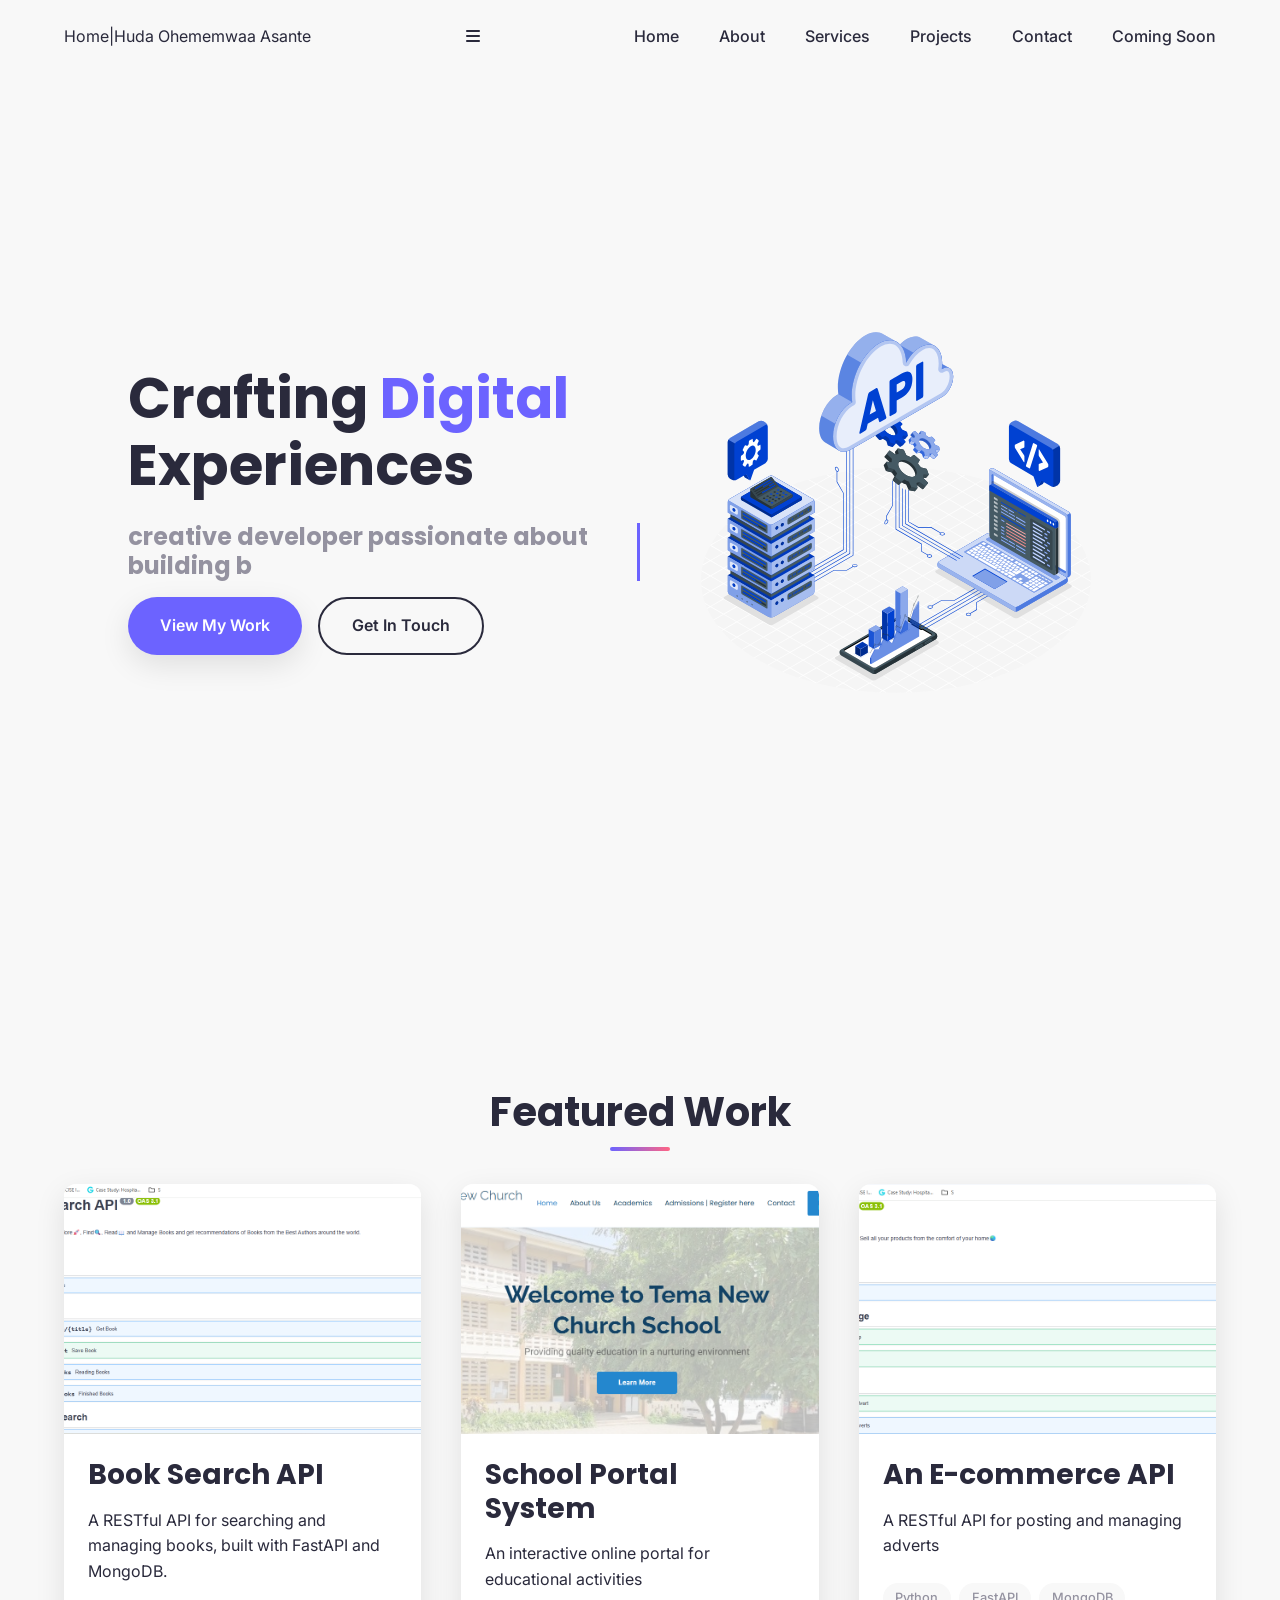
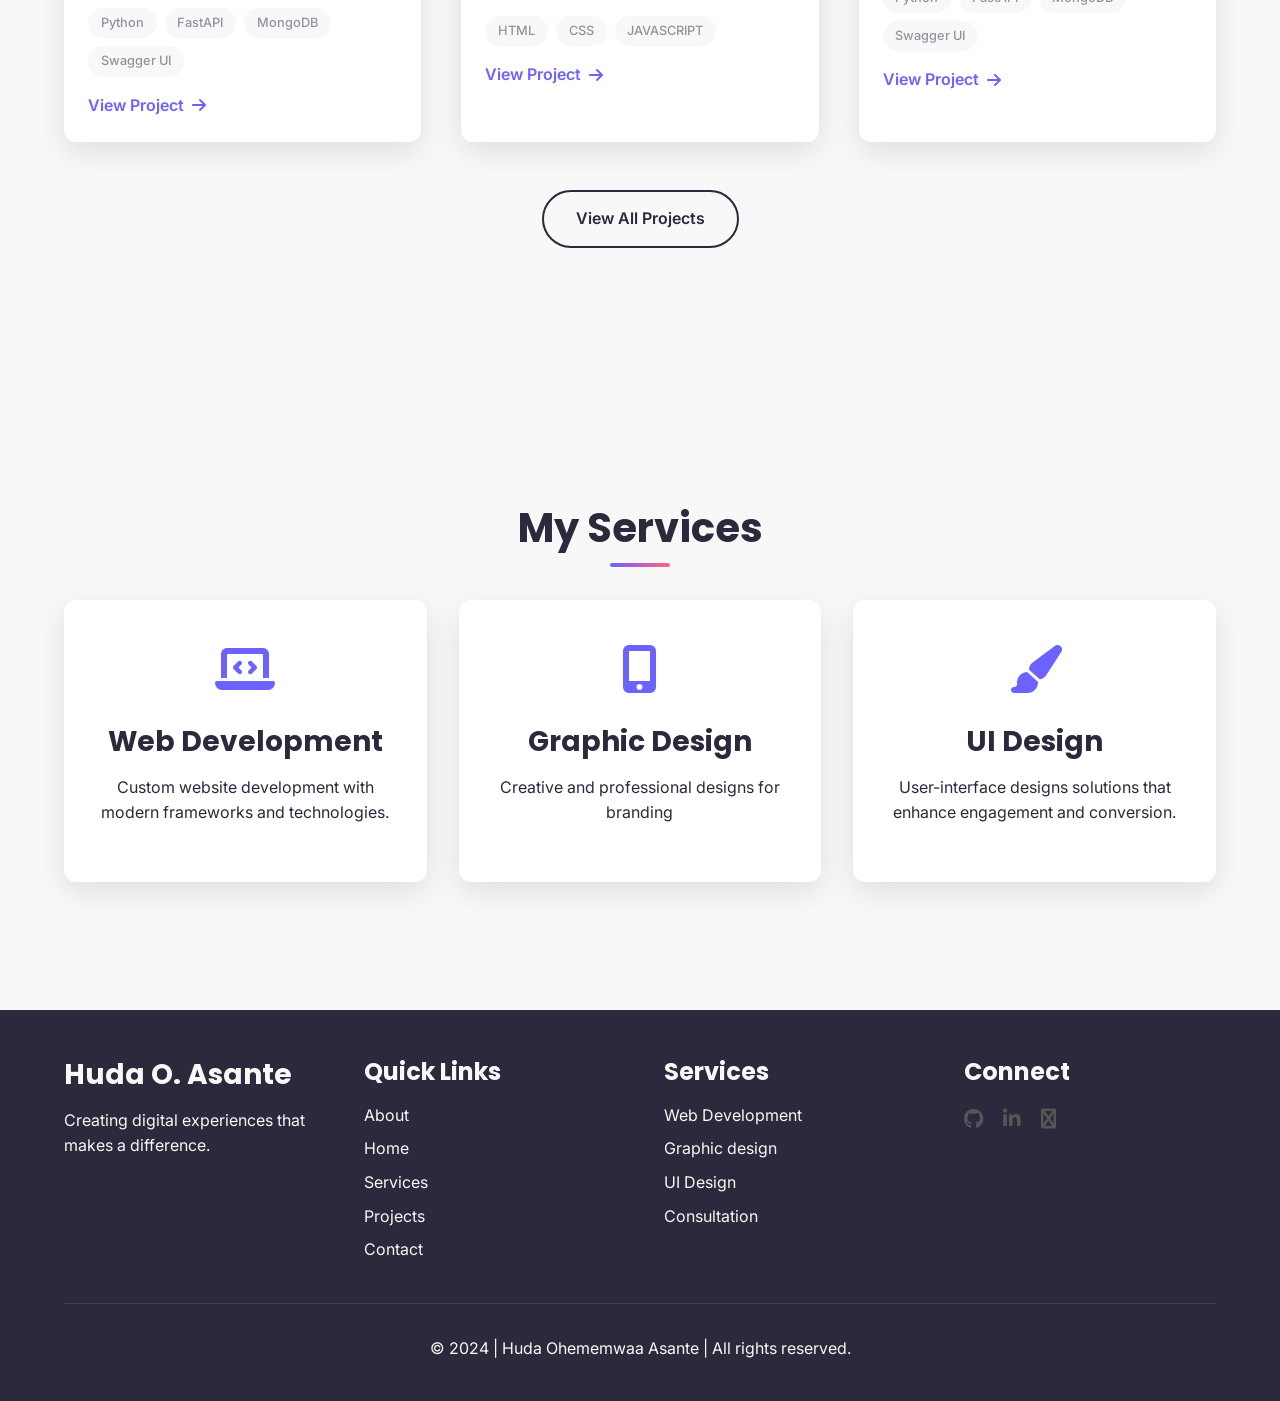
==== index.html @ 30c3d139 "Update portfolio with latest changes" ====
<!DOCTYPE html>
<html lang="en">
<head>
    <meta charset="UTF-8">
    <meta name="viewport" content="width=device-width, initial-scale=1.0">
    <title>Huda Ohememwaa Asante | Creative Developer</title>
    <link href="https://fonts.googleapis.com/css2?family=Poppins:wght@400;500;600;700&family=Inter:wght@300;400;500;600&display=swap" rel="stylesheet">
    <link rel="stylesheet" href="assets/style.css">
    <link href="https://cdn.jsdelivr.net/npm/aos@2.3.4/dist/aos.css" rel="stylesheet">
    <link rel="stylesheet" href="https://cdnjs.cloudflare.com/ajax/libs/font-awesome/6.4.0/css/all.min.css">
</head>
<body>
    <header>
        <nav class="navbar">
            <div class="nav-brand">Home|Huda Ohememwaa Asante</div>
            <div class="menu-toggle" id="moble-menu">
                <i class ="fas fa-bars"></i>
            </div>    
            <ul class="nav-menu" id="nav-links">    
               <li class="nav-item"><a href="index.html" class="nav-link">Home</a></li>
                <li class="nav-item"><a href="about.html" class="nav-link">About</a></li>
                <li class="nav-item"><a href="services.html" class="nav-link">Services</a></li>
                <li class="nav-item"><a href="projects.html" class="nav-link">Projects</a></li>
                <li class="nav-item"><a href="contact.html" class="nav-link">Contact</a></li>
                <li class="nav-item"><a href="coming_soon.html" class="nav-link">Coming Soon</a></li>
            </ul>
            <div class="hamburger">
                <span class="bar"></span>
                <span class="bar"></span>
                <span class="bar"></span>
            </div>
        </nav>
    </header>      

    <section class="hero">
          <div class="hero-content" data-aos="fade-right">
            <h1 class="hero-title">
              Crafting <span class="highlight">Digital</span> Experiences
            </h1>
             <h2 class="typing-text"></h2>
             <div class="hero-buttons" data-aos="fade-up" data-aos-delay="300">
                <a href="projects.html" class="btn btn-primary">View My Work</a>
                <a href="contact.html" class="btn btn-secondary">Get In Touch</a>
            </div>
        </div>
        
          <div class="hero-visual" data-aos="fade-left">
           <img src="developer.svg" alt="Developer illustration" class="floating-img">
        </div>

    </section>

    <section class="section">
        <div class="container">
            <h2 class="section-title">Featured Work</h2>
            <div class="projects-grid">
                <article class="project-card" data-category="web">
                    <img src="./booksearch.png" alt="Project 1" class="project-image">
                    <div class="project-content">
                        <h3>Book Search API</h3>
                        <p>A RESTful API for searching and managing books, built with FastAPI and MongoDB.</p>
                        <div class="project-tags">
                            <span>Python</span>
                            <span>FastAPI</span>
                            <span>MongoDB</span>
                            <span>Swagger UI</span>
                        </div>
                        <a href="https://github.com/Huda3-Asante/Book_Search.git" class="project-link">View Project <i class="fas fa-arrow-right"></i></a>
                    </div>
                </article>

                <article class="project-card" data-category="app">
                    <img src="./schoolportal.png" alt="Project 2" class="project-image">
                    <div class="project-content">
                        <h3>School Portal System</h3>
                        <p>An interactive online portal for educational activities</p>
                        <div class="project-tags">
                            <span>HTML</span>
                            <span>CSS</span>
                            <span>JAVASCRIPT</span>
                        </div>
                        <a href="./tema new church school/index.html" class="project-link">View Project <i class="fas fa-arrow-right"></i></a>
                    </div>
                </article>

                <article class="project-card" data-category="design">
                    <img src="./advertisement.png" alt="Project 3" class="project-image">
                    <div class="project-content">
                        <h3>An E-commerce API</h3>
                        <p>A RESTful API for posting and managing adverts </p>
                        <div class="project-tags">
                           <span>Python</span>
                            <span>FastAPI</span>
                            <span>MongoDB</span>
                            <span>Swagger UI</span>
                        </div>
                        <a href="https://github.com/INNOTELL/advertisement_management_api.git" class="project-link">View Project <i class="fas fa-arrow-right"></i></a>
                    </div>
                </article>
            </div>
            <div class="text-center mt-3">
                <a href="projects.html" class="btn btn-secondary">View All Projects</a>
            </div>
        </div>
    </section>

    <section class="section bg-light">
        <div class="container">
            <h2 class="section-title">My Services</h2>
            <div class="services-grid">
                <div class="service-card">
                    <div class="service-icon">
                        <i class="fas fa-laptop-code"></i>
                    </div>
                    <h3>Web Development</h3>
                    <p>Custom website development with modern frameworks and technologies.</p>
                </div>

                <div class="service-card">
                    <div class="service-icon">
                        <i class="fas fa-mobile-alt"></i>
                    </div>
                    <h3>Graphic Design</h3>
                    <p>Creative and professional designs for branding</p>
                </div>

                <div class="service-card">
                    <div class="service-icon">
                        <i class="fas fa-paint-brush"></i>
                    </div>
                    <h3>UI Design</h3>
                    <p>User-interface designs solutions that enhance engagement and conversion.</p>
                </div>
            </div>
        </div>
    </section>

    <footer class="footer">
        <div class="container">
            <div class="footer-content">
                <div>
                    <h3>Huda O. Asante</h3>
                    <p>Creating digital experiences that makes a difference.</p>
                </div>
                <div>
                    <h4>Quick Links</h4>
                    <ul class="footer-links">
                         <li><a href="about.html">About</a></li>
                        <li><a href="index.html">Home</a></li>
                        <li><a href="services.html">Services</a></li>
                        <li><a href="projects.html">Projects</a></li>
                        <li><a href="contact.html">Contact</a></li>
                    </ul>
                </div>
                <div>
                    <h4>Services</h4>
                    <ul class="footer-links">
                        <li><a href="service-details.html">Web Development</a></li>
                        <li><a href="service-details.html">Graphic design</a></li>
                        <li><a href="service-details.html">UI Design</a></li>
                        <li><a href="service-details.html">Consultation</a></li>    
                    </ul>
                </div>
                <div>
                    <h4>Connect</h4>
                     <div class="social-links">
                        <a href="https://github.com/Huda3-Asante" target="_blank" title="GitHub">
                            <i class="fab fa-github"></i>
                        </a>
                        <a href="https://www.linkedin.com/in/hudaasante" target="_blank" title="LinkedIn">
                            <i class="fab fa-linkedin-in"></i>
                        </a>
                        <a href="https://mail.google.com/mail/u/0/#inbox" target="_blank" title="Email">
                            <i class="fab fa-envelope"></i>
                        </a>
                    </div>
                </div>
            </div>
            <div class="footer-bottom">
                <p>&copy; 2024 | Huda Ohememwaa Asante | All rights reserved.</p>
            </div>
        </div>
    </footer>

    <script src="assets/script.js"></script>
<script src="https://cdn.jsdelivr.net/npm/aos@2.3.4/dist/aos.js"></script>
<script>
  AOS.init({
    duration: 1000,   // animation duration in ms
    once: true        // whether animation should happen only once
  });
</script>

</body>
</html>
---- assets/style.css ----
/* 1. Global Variables and Reset */
:root {
    /* Color Palette */
    --color-primary: #6c63ff;
    --color-secondary: #ff6584;
    --color-accent: #36d1dc;
    --color-dark: #2a2a3c;
    --color-darker: #1a1a2e;
    --color-light: #f8f8f8;
    --color-lighter: #ffffff;
    --color-muted: #9492a0;
    --color-success: #4caf50;
    --color-warning: #ff9800;
    --color-error: #f44336;

    /* Typography */
    --font-heading: 'Poppins', sans-serif;
    --font-body: 'Inter', sans-serif;
    --font-mono: 'Fira Code', monospace;

    /* Spacing & Effects */
    --transition: all 0.3s ease-in-out;
    --transition-slow: all 0.5s ease-in-out;
    --shadow: 0 10px 30px rgba(0, 0, 0, 0.1);
    --shadow-lg: 0 20px 40px rgba(0, 0, 0, 0.15);
    --shadow-dark: 0 10px 30px rgba(0, 0, 0, 0.3);
    --border-radius: 12px;
    --border-radius-sm: 8px;
    --container-width: 1200px;
    --section-spacing: 8rem;
}

* {
    margin: 0;
    padding: 0;
    box-sizing: border-box;
}

html {
    scroll-behavior: smooth;
    scroll-padding-top: 80px;
}
* {
 margin: 0;
 padding: 0;
 box-sizing: border-box;
}

body {
    font-family: var(--font-body);
    color: var(--color-dark);
    background-color: var(--color-light);
    line-height: 1.6;
    overflow-x: hidden;
}

/* 2. Typography */
h1, h2, h3, h4, h5, h6 {
    font-family: var(--font-heading);
    font-weight: 700;
    line-height: 1.2;
    margin-bottom: 1rem;
}

h1 { font-size: 3.5rem; }
h2 { font-size: 2.5rem; }
h3 { font-size: 1.75rem; }
h4 { font-size: 1.5rem; }
h5 { font-size: 1.25rem; }
h6 { font-size: 1.1rem; }

p {
    margin-bottom: 1.5rem;
}

.highlight {
    color: var(--color-primary);
    font-weight: 700;
}

.text-center { text-align: center; }
.text-left { text-align: left; }
.text-right { text-align: right; }

/* 3. Layout Utilities */
.container {
    max-width: var(--container-width);
    margin: 0 auto;
    padding: 0 1.5rem;
}

.section {
    padding: var(--section-spacing) 0;
}

.section-title {
    text-align: center;
    margin-bottom: 3rem;
    position: relative;
}

.section-title::after {
    content: '';
    position: absolute;
    bottom: -15px;
    left: 50%;
    transform: translateX(-50%);
    width: 60px;
    height: 4px;
    background: linear-gradient(90deg, var(--color-primary), var(--color-secondary));
    border-radius: 2px;
}

.grid {
    display: grid;
    gap: 2rem;
}

.grid-2 { grid-template-columns: repeat(auto-fit, minmax(300px, 1fr)); }
.grid-3 { grid-template-columns: repeat(auto-fit, minmax(250px, 1fr)); }
.grid-4 { grid-template-columns: repeat(auto-fit, minmax(200px, 1fr)); }

.flex {
    display: flex;
    gap: 1rem;
}

.flex-center {
    display: flex;
    align-items: center;
    justify-content: center;
}

.flex-between {
    display: flex;
    align-items: center;
    justify-content: space-between;
}

/* 4. Buttons & Links */
a {
    color: inherit;
    text-decoration: none;
    transition: var(--transition);
}

.btn {
    display: inline-flex;
    align-items: center;
    gap: 0.5rem;
    padding: 0.9rem 2rem;
    border-radius: 50px;
    font-weight: 600;
    cursor: pointer;
    transition: var(--transition);
    border: none;
    font-size: 1rem;
    text-align: center;
    justify-content: center;
}

.btn-primary {
    background-color: var(--color-primary);
    color: white;
    box-shadow: var(--shadow);
}

.btn-primary:hover {
    background-color: #554fd8;
    transform: translateY(-3px);
    box-shadow: var(--shadow-lg);
}

.btn-secondary {
    background-color: transparent;
    color: var(--color-dark);
    border: 2px solid var(--color-dark);
}

.btn-secondary:hover {
    background-color: var(--color-dark);
    color: var(--color-light);
    transform: translateY(-3px);
}
.btn-downloadable {
    background-color: var(--color-primary);
    color: white;
    box-shadow: var(--shadow);
}
@keyframes shake{
    0% {transform:translateX(0); }
    20% {transform:translateX(-5px); }
    40% {transform:translateX(5px); }
    60% {transform:translateX(-5px); }
    80% {transform:translateX(5px); }
    100% {transform:translateX(0); }
}
.btn-downloadable:hover {
    background-color: #f73131;
    transform: translateY(-3px);
    box-shadow: var(--shadow-lg);
    animation: shake 0.5s infinite;
}

.btn-accent {
    background-color: var(--color-secondary);
    color: white;
    box-shadow: var(--shadow);
}

.btn-accent:hover {
    background-color: #e0557a;
    transform: translateY(-3px);
    box-shadow: var(--shadow-lg);
}

.btn-sm { padding: 0.6rem 1.5rem; font-size: 0.9rem; }
.btn-lg { padding: 1.2rem 2.5rem; font-size: 1.1rem; }

/* 5. Navigation */
.navbar {
    display: flex;
    justify-content: space-between;
    align-items: center;
    padding: 1.5rem 5%;
    position: fixed;
    width: 100%;
    top: 0;
    z-index: 1000;
    background-color: rgba(248, 248, 248, 0.95);
    backdrop-filter: blur(10px);
    transition: var(--transition);
}

.navbar.scrolled {
    padding: 1rem 5%;
    box-shadow: var(--shadow);
}

.nav-brand a {
    font-family: var(--font-heading);
    font-weight: 700;
    font-size: 1.8rem;
    background: linear-gradient(135deg, var(--color-primary), var(--color-secondary));
    background-clip: text;
    -webkit-text-fill-color: transparent;
}

.nav-menu {
    display: flex;
    list-style: none;
    gap: 2.5rem;
}

.nav-link {
    font-weight: 500;
    position: relative;
}

.nav-link:hover, .nav-link.active {
    color: var(--color-primary);
}

.nav-link::after {
    content: '';
    position: absolute;
    width: 0;
    height: 2px;
    bottom: -5px;
    left: 0;
    background-color: var(--color-primary);
    transition: var(--transition);
}

.nav-link:hover::after, .nav-link.active::after {
    width: 100%;
}

.hamburger {
    display: none;
    flex-direction: column;
    cursor: pointer;
    z-index: 1001;
}

.bar {
    width: 25px;
    height: 3px;
    background-color: var(--color-dark);
    margin: 3px 0;
    border-radius: 3px;
    transition: var(--transition);
}

.hamburger.active .bar:nth-child(1) {
    transform: rotate(45deg) translate(5px, 5px);
}

.hamburger.active .bar:nth-child(2) {
    opacity: 0;
}

.hamburger.active .bar:nth-child(3) {
    transform: rotate(-45deg) translate(7px, -6px);
}

/* 6. Hero Section */
.hero {
    min-height: 100vh;
    display: flex;
    align-items: center;
    justify-content: space-between;
    padding: 0 10%;
    margin-top: 60px;
}

.hero-content {
    flex: 1;
    max-width: 600px;
}

.hero-title {
    margin-bottom: 1.5rem;
    font-size: 3.5rem;
}
.typing-text {
  font-size: 1.5rem;
  color: var(--color-muted);
  border-right: 3px solid var(--color-primary);
  /* remove nowrap so text wraps normally */
  white-space: normal;  
  overflow: visible;    
}




.hero-buttons {
    display: flex;
    gap: 1rem;
    flex-wrap: wrap;
}

.hero-visual {
    flex: 1;
    display: flex;
    justify-content: center;
    align-items: center;
    position: relative;
}

.animated-blob {
    width: 400px;
    height: 400px;
    background: linear-gradient(135deg, var(--color-primary), var(--color-secondary));
    border-radius: 60% 40% 30% 70% / 60% 30% 70% 40%;
    animation: morph 8s ease-in-out infinite;
    filter: blur(60px);
    opacity: 0.5;
    position: absolute;
    z-index: -1;
}

@keyframes morph {
    0% { border-radius: 60% 40% 30% 70% / 60% 30% 70% 40%; }
    50% { border-radius: 30% 60% 70% 40% / 50% 60% 30% 60%; }
    100% { border-radius: 60% 40% 30% 70% / 60% 30% 70% 40%; }
}
.floating-img {
  width: 100%;
  max-width: 400px;
  animation: float 6s ease-in-out infinite;
}

@keyframes float {
  0% {
    transform: translateY(0px);
  }
  50% {
    transform: translateY(-20px);
  }
  100% {
    transform: translateY(0px);
  }
}

/* 7. Cards */
.card {
  background: rgba(255, 255, 255, 0.1);  
  border-radius: 20px;
  padding: 2rem;
  backdrop-filter: blur(12px);            
  -webkit-backdrop-filter: blur(12px);    
  border: 1px solid rgba(255, 255, 255, 0.3);
  box-shadow: 0 8px 32px rgba(0, 0, 0, 0.2);
  color: #0e0d0d;
  transition: transform 0.3s ease, box-shadow 0.3s ease;
}

.card:hover {
  transform: translateY(-5px);
  box-shadow: 0 12px 40px rgba(126, 6, 120, 0.3);
}
.card input,
.card textarea {
  width: 100%;
  margin-bottom: 1rem;
  padding: 0.8rem 1rem;
  border: 1px solid rgba(255, 255, 255, 0.4); /* frosted border */
  border-radius: 12px;
  outline: none;

  /* Frosted glass background */
  background: rgba(255, 255, 255, 0.15);
  backdrop-filter: blur(12px);

  /* Text styling */
  color: #111; /* Dark text inside */
  font-size: 1rem;

  /* Subtle shadow to separate from bg */
  box-shadow: 0 4px 20px rgba(0, 0, 0, 0.1);
}

/* Placeholder text */
.card input::placeholder,
.card textarea::placeholder {
  color: rgba(0, 0, 0, 0.5);
}
.card input:focus,
.card textarea:focus {
  border: 1px solid rgba(255, 255, 255, 0.7);
  box-shadow: 0 0 8px rgba(255, 255, 255, 0.4);
}
.card button.btn-primary {
  background: linear-gradient(135deg, rgba(0, 123, 255, 0.9), rgba(0, 200, 255, 0.9));
  color: #fff;
  font-weight: 600;
  border: none;
  border-radius: 12px;
  padding: 0.9rem 1rem;
  cursor: pointer;
  transition: all 0.3s ease;
  backdrop-filter: blur(10px);
  box-shadow: 0 4px 20px rgba(0, 0, 0, 0.2);
}

.card button.btn-primary:hover {
  background: linear-gradient(135deg, rgba(0, 123, 255, 1), rgba(0, 200, 255, 1));
  transform: translateY(-2px);
  box-shadow: 0 6px 25px rgba(0, 0, 0, 0.25);
}

.card button {
  background: rgba(255, 255, 255, 0.2);
  color: #fff;
  padding: 0.8rem 1.2rem;
  border: none;
  border-radius: 10px;
  cursor: pointer;
  transition: 0.3s ease;
  width: 100%;
}

.card button:hover {
  background: rgba(255, 255, 255, 0.4);
}

.card-image {
    width: 100%;
    height: 200px;
    object-fit: cover;
    display: block;
}

.card-content {
    padding: 1.5rem;
}

.card-title {
    margin-bottom: 0.5rem;
}

/* 8. Projects Grid */
.projects-grid {
    display: grid;
    grid-template-columns: repeat(auto-fit, minmax(350px, 1fr));
    gap: 2.5rem;
}

.project-card {
    background: var(--color-lighter);
    border-radius: var(--border-radius);
    overflow: hidden;
    box-shadow: var(--shadow);
    transition: var(--transition);
}

.project-card:hover {
    transform: translateY(-10px);
    box-shadow: var(--shadow-lg);
}

.project-image {
    width: 100%;
    height: 250px;
    object-fit: cover;
    display: block;
}

.project-content {
    padding: 1.5rem;
}

.project-tags {
    display: flex;
    gap: 0.5rem;
    flex-wrap: wrap;
    margin: 1rem 0;
}

.project-tags span {
    background-color: var(--color-light);
    color: var(--color-muted);
    padding: 0.3rem 0.8rem;
    border-radius: 50px;
    font-size: 0.8rem;
    font-weight: 500;
}

.project-link {
    font-weight: 600;
    color: var(--color-primary);
    display: inline-flex;
    align-items: center;
    gap: 0.5rem;
}

.project-link:hover {
    gap: 1rem;
}

/* 9. Services Grid */
.services-grid {
    display: grid;
    grid-template-columns: repeat(auto-fit, minmax(300px, 1fr));
    gap: 2rem;
}

.service-card {
    text-align: center;
    padding: 2rem;
    background: var(--color-lighter);
    border-radius: var(--border-radius);
    box-shadow: var(--shadow);
    transition: var(--transition);
}

.service-card:hover {
    transform: translateY(-5px);
    box-shadow: var(--shadow-lg);
}

.service-icon {
    font-size: 3rem;
    margin-bottom: 1rem;
    color: var(--color-primary);
}

/* 10. Testimonials */
.testimonials-grid {
    display: grid;
    grid-template-columns: repeat(auto-fit, minmax(300px, 1fr));
    gap: 2rem;
}

.testimonial-card {
    background: var(--color-lighter);
    padding: 2rem;
    border-radius: var(--border-radius);
    box-shadow: var(--shadow);
    position: relative;
}

.testimonial-card::before {
    content: '"';
    font-size: 4rem;
    color: var(--color-primary);
    opacity: 0.2;
    position: absolute;
    top: 1rem;
    left: 1rem;
}

.testimonial-content {
    position: relative;
    z-index: 1;
}

.testimonial-author {
    display: flex;
    align-items: center;
    gap: 1rem;
    margin-top: 1.5rem;
}

.author-image {
    width: 50px;
    height: 50px;
    border-radius: 50%;
    object-fit: cover;
}

/* 11. Forms */
.form-group {
    margin-bottom: 1.5rem;
}

.form-label {
    display: block;
    margin-bottom: 0.5rem;
    font-weight: 600;
}

.form-control {
    width: 100%;
    padding: 1rem;
    border: 2px solid var(--color-light);
    border-radius: var(--border-radius-sm);
    font-family: var(--font-body);
    font-size: 1rem;
    transition: var(--transition);
}

.form-control:focus {
    outline: none;
    border-color: var(--color-primary);
    box-shadow: 0 0 0 3px rgba(108, 99, 255, 0.1);
}

textarea.form-control {
    min-height: 150px;
    resize: vertical;
}
   /* ===== Layout for About Section ===== */
.about-section {
  padding: 80px 20px;
  background: #0a0a0a;
  color: #fff;
  font-family: Arial, sans-serif;
}

.about-container {
  display: flex;
  flex-wrap: wrap;
  gap: 40px;
  align-items: center;
  justify-content: center;
  max-width: 1100px;
  margin: auto;
}

/* ===== Floating Photo Styles ===== */
.photo-wrap {
  position: relative;
  width: 100%;
  max-width: 350px;
  display: flex;
  align-items: center;
  justify-content: center;
  perspective: 1200px;
}

.photo-frame {
  width: 320px;
  height: 320px;
  border-radius: 28px;
  overflow: hidden;
  background: linear-gradient(135deg, rgba(255,255,255,0.03), rgba(255,255,255,0.01));
  border: 1px solid rgba(255,255,255,0.04);
  box-shadow: 0 18px 40px rgba(3,12,30,0.7), 0 0 40px rgba(56,189,248,0.06);
  transform-style: preserve-3d;
  transition: transform 350ms ease, box-shadow 350ms ease;
  will-change: transform;
}

.photo-frame img {
  width: 100%;
  height: 100%;
  object-fit: cover;
  display: block;
  transform-origin: center;
  transform: translateZ(0);
  transition: transform 350ms ease;
  backface-visibility: hidden;
}

/* Gentle float animation */
.photo-frame.floating {
  animation: floatY 6s ease-in-out infinite;
}
@keyframes floatY {
  0%   { transform: translateY(0px); }
  50%  { transform: translateY(-10px); }
  100% { transform: translateY(0px); }
}
/* Section animations */
.section {
  opacity: 0;
  transform: translateY(40px);
  transition: all 0.8s ease-out;
}

.section.reveal {
  opacity: 1;
  transform: translateY(0);
}

/* Counter numbers */
.counter {
  font-size: 2.5rem;
  font-weight: bold;
  color: var(--primary, #38bdf8);
  display: block;
}

/* 12. FAQ Accordion */
.faq-item {
    margin-bottom: 1rem;
    border: 2px solid var(--color-light);
    border-radius: var(--border-radius-sm);
    overflow: hidden;
}

.faq-question {
    padding: 1.5rem;
    background: var(--color-lighter);
    font-weight: 600;
    cursor: pointer;
    display: flex;
    justify-content: space-between;
    align-items: center;
    transition: var(--transition);
}

.faq-question:hover {
  background: var(--color-light); 
  transform: translateY(-3px);
  box-shadow: 0 8px 24px rgba(126, 6, 120, 0.25);
}


.faq-question::after {
    content: '+';
    font-size: 1.5rem;
    transition: var(--transition);
}

.faq-question.active::after {
    content: '-';
}

.faq-answer {
    padding: 0 1.5rem;
    max-height: 0;
    overflow: hidden;
    transition: var(--transition-slow);
}

.faq-answer.active {
    padding: 1.5rem;
    max-height: 500px;
}

/* 13. Pagination */
.pagination {
    display: flex;
    justify-content: center;
    gap: 0.5rem;
    margin-top: 3rem;
}

.pagination-item {
    width: 40px;
    height: 40px;
    display: flex;
    align-items: center;
    justify-content: center;
    border-radius: var(--border-radius-sm);
    background: var(--color-light);
    font-weight: 600;
    transition: var(--transition);
}

.pagination-item:hover, .pagination-item.active {
    background: var(--color-primary);
    color: white;
}

/* 14. Footer */
.footer {
    background-color: var(--color-dark);
    color: var(--color-light);
    padding: 3rem 0 1rem;
}

.footer-content {
    display: grid;
    grid-template-columns: repeat(auto-fit, minmax(250px, 1fr));
    gap: 3rem;
    margin-bottom: 2rem;
}

.footer-links {
    list-style: none;
}

.footer-links li {
    margin-bottom: 0.5rem;
}

.footer-links a:hover {
    color: var(--color-primary);
}

.social-links {
    display: flex;
    gap: 20px;
    font-size:20px;
}

.social-links a {
  color: #555;
  transition:color 0.3s ease;
}
.social-link a.github:hover{
    color: #000;
}
.social-link a.linkedin:hover{
    color: #0A66C2;
}
.social-links a.email{
    background:linear-gradient(90deg,#EA4335,#FBBC05, #34A853, #4285F4)
}
.footer-bottom {
    text-align: center;
    padding-top: 2rem;
    border-top: 1px solid rgba(255, 255, 255, 0.1);
}

/* 15. Utility Classes */
.text-primary { color: var(--color-primary); }
.text-secondary { color: var(--color-secondary); }
.text-muted { color: var(--color-muted); }

.bg-primary { background-color: var(--color-primary); }
.bg-secondary { background-color: var(--color-secondary); }
.bg-dark { background-color: var(--color-dark); color: var(--color-light); }
.bg-light { background-color: var(--color-light); }

.mt-1 { margin-top: 1rem; }
.mt-2 { margin-top: 2rem; }
.mt-3 { margin-top: 3rem; }
.mb-1 { margin-bottom: 1rem; }
.mb-2 { margin-bottom: 2rem; }
.mb-3 { margin-bottom: 3rem; }

.p-1 { padding: 1rem; }
.p-2 { padding: 2rem; }
.p-3 { padding: 3rem; }

/* 16. Special Pages */
.error-page, .coming-soon-page {
    min-height: 100vh;
    display: flex;
    align-items: center;
    justify-content: center;
    text-align: center;
    background: linear-gradient(135deg, var(--color-dark), var(--color-darker));
    color: var(--color-light);
}

.error-content, .coming-soon-content {
    max-width: 600px;
    padding: 2rem;
}

.error-code {
    font-size: 8rem;
    font-weight: 900;
    background: linear-gradient(135deg, var(--color-primary), var(--color-secondary));
     background-clip: text;
    -webkit-text-fill-color: transparent;
    margin-bottom: 1rem;
}

.countdown {
    display: flex;
    gap: 1rem;
    justify-content: center;
    margin: 2rem 0;
}

.countdown-item {
    background: rgba(255, 255, 255, 0.1);
    padding: 1rem;
    border-radius: var(--border-radius);
    min-width: 80px;
}

.countdown-number {
    font-size: 2rem;
    font-weight: 700;
    display: block;
}

.countdown-label {
    font-size: 0.8rem;
    opacity: 0.8;
}

/* 17. Responsive Design */
@media (max-width: 1200px) {
    :root {
        --container-width: 960px;
    }
}

@media (max-width: 968px) {
    :root {
        --container-width: 720px;
    }
    
    .hero {
        flex-direction: column;
        text-align: center;
        padding-top: 3rem;
    }
    
    .hero-content {
        margin-bottom: 3rem;
    }
    
    .hero-buttons {
        justify-content: center;
    }
    
    .animated-blob {
        width: 300px;
        height: 300px;
    }
    
    .footer-content {
        grid-template-columns: 1fr;
        text-align: center;
    }
}

@media (max-width: 768px) {
    :root {
        --section-spacing: 5rem;
    }
    
    h1 { font-size: 2.8rem; }
    h2 { font-size: 2.2rem; }
    h3 { font-size: 1.5rem; }
    
    .hamburger {
        display: flex;
    }
    
    .nav-menu {
        position: fixed;
        left: -100%;
        top: 0;
        flex-direction: column;
        background-color: var(--color-lighter);
        width: 100%;
        height: 100vh;
        text-align: center;
        transition: 0.3s;
        padding: 5rem 0;
        gap: 2rem;
        box-shadow: var(--shadow-dark);
    }
    
    .nav-menu.active {
        left: 0;
    }
    
    .projects-grid,
    .services-grid,
    .testimonials-grid {
        grid-template-columns: 1fr;
    }
    
    .hero-buttons {
        flex-direction: column;
    }
    
    .countdown {
        flex-wrap: wrap;
    }
}

@media (max-width: 480px) {
    :root {
        --container-width: 100%;
    }
    
    .container {
        padding: 0 1rem;
    }
    
    .hero-title {
        font-size: 2.2rem;
    }
    
    .error-code {
        font-size: 5rem;
    }
}
.software-skills {
  text-align: center;
  padding: 40px 20px;
}

.software-skills h3 {
  font-size: 2rem;
  margin-bottom: 30px;
}
.skills-title {
  text-align: center;  
  margin-bottom: 2rem; 
}

/* flex layout so icons wrap to next line */
.skills-list {
  display: flex;
  flex-wrap: wrap;
  justify-content: center;
  gap: 30px 40px;   /* vertical | horizontal spacing */
  list-style: none;
  padding: 0;
  margin: 0 auto;
  max-width: 1000px;
}

.skills-list li {
  display: flex;
  flex-direction: column; /* icon on top, name below */
  align-items: center;
  width: 100px;
}

.skills-list i {
  font-size: 3rem;
  margin-bottom: 8px;
  transition: transform 0.3s ease;
}
.skills-list span {
  font-size: 1rem;
  font-weight: 500;
}

.skills-list i:hover {
  transform: scale(1.2);
}
.skills-list li img {
  width: 60px;
  height: 60px;
  transition: transform 0.3s ease, filter 0.3s ease;
}

/* Hover animation */
.skills-list li:hover img {
  transform: scale(1.2) rotate(5deg); /* grow & rotate slightly */
  filter: drop-shadow(0 4px 8px rgba(0,0,0,0.3)); /* glowing effect */
}

.skills-list li span {
  display: block;
  margin-top: 0.5rem;
  font-size: 0.9rem;
  font-weight: 500;
}
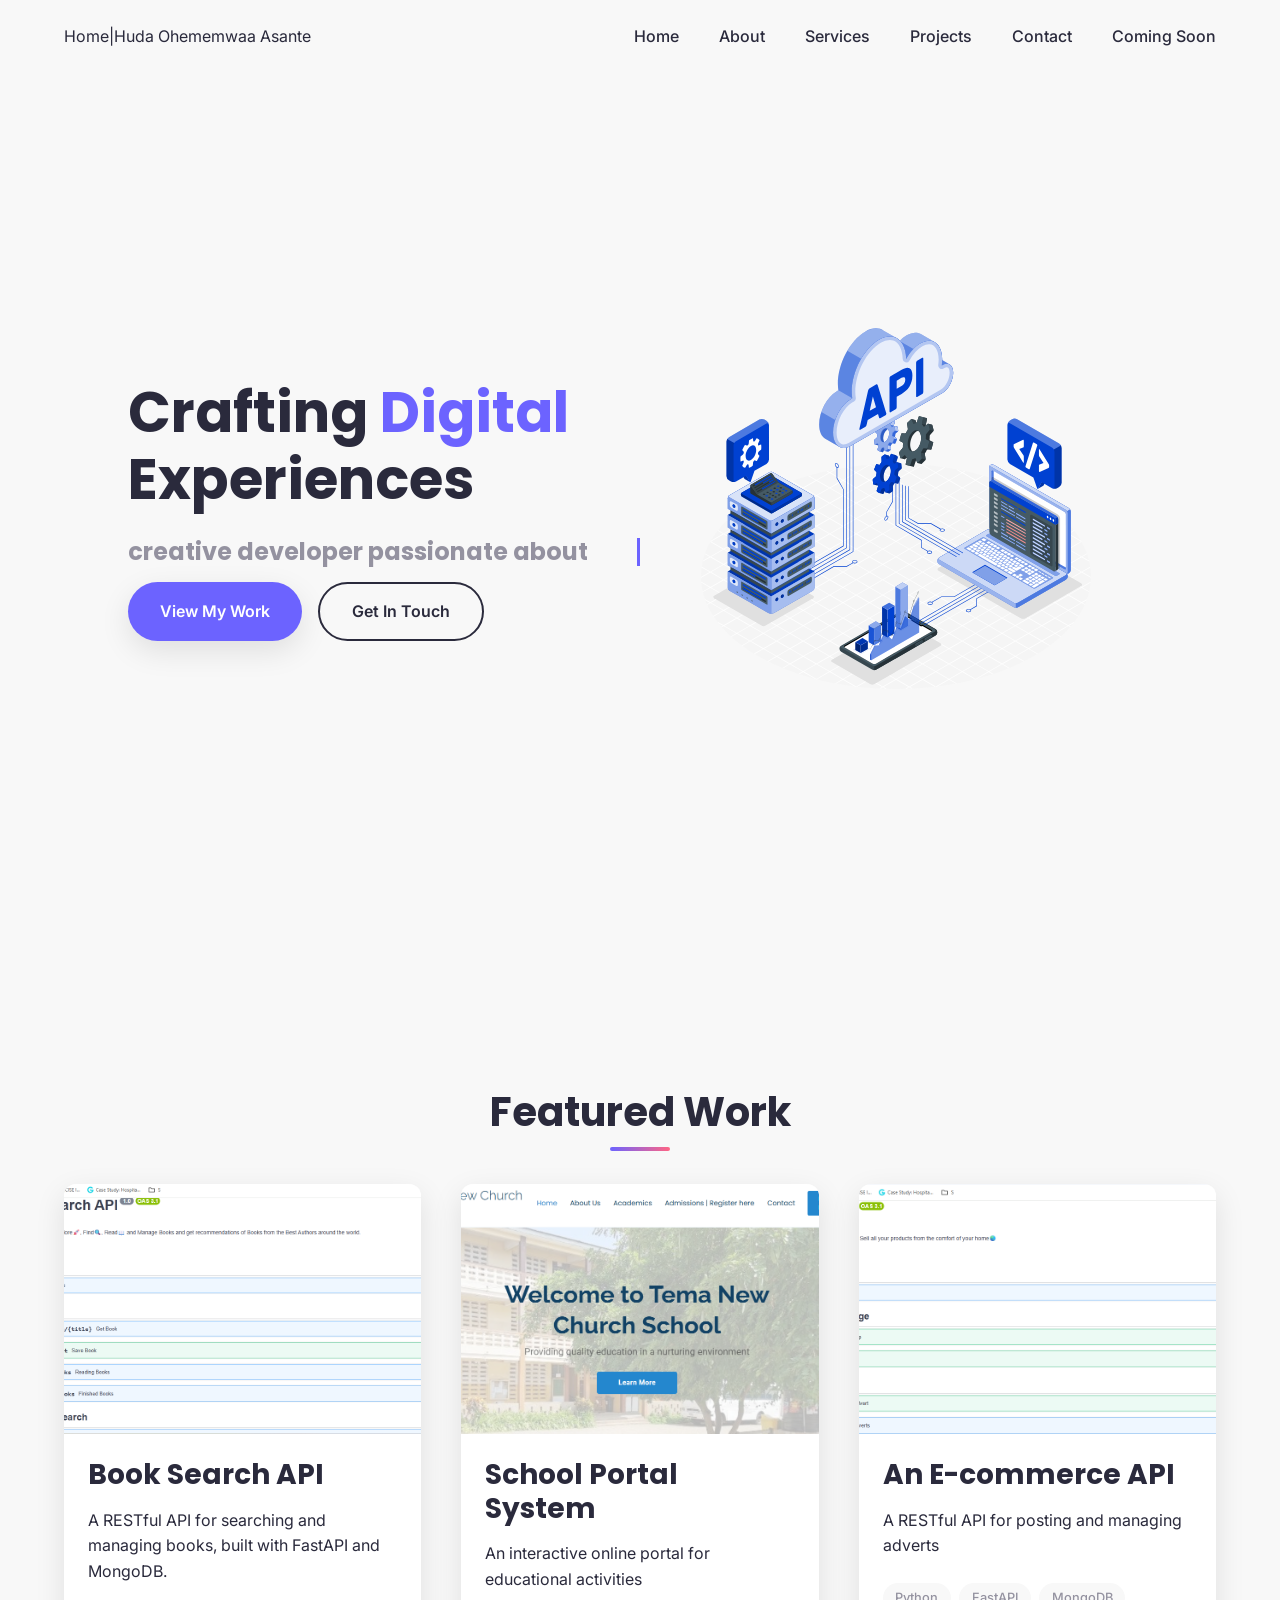
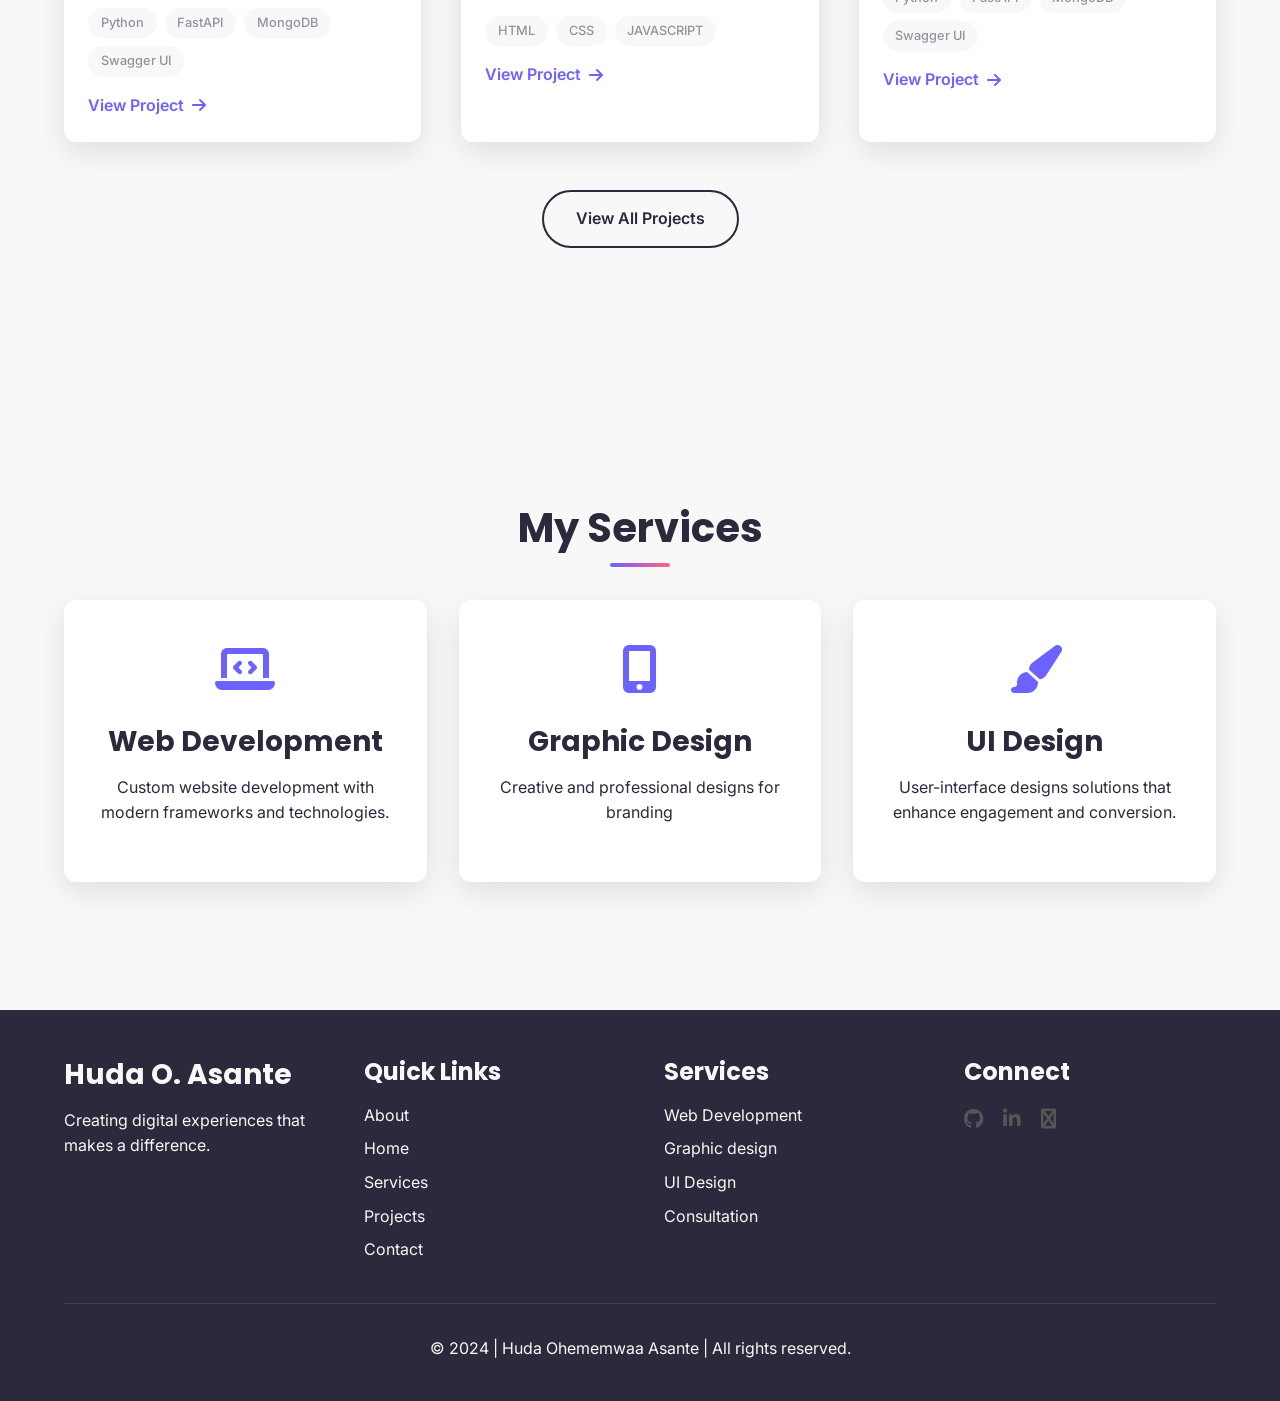
==== commit dbcb865b: "new update" ====
--- a/index.html
+++ b/index.html
@@ -13,9 +13,7 @@
     <header>
         <nav class="navbar">
             <div class="nav-brand">Home|Huda Ohememwaa Asante</div>
-            <div class="menu-toggle" id="moble-menu">
-                <i class ="fas fa-bars"></i>
-            </div>    
+             
             <ul class="nav-menu" id="nav-links">    
                <li class="nav-item"><a href="index.html" class="nav-link">Home</a></li>
                 <li class="nav-item"><a href="about.html" class="nav-link">About</a></li>
@@ -24,11 +22,7 @@
                 <li class="nav-item"><a href="contact.html" class="nav-link">Contact</a></li>
                 <li class="nav-item"><a href="coming_soon.html" class="nav-link">Coming Soon</a></li>
             </ul>
-            <div class="hamburger">
-                <span class="bar"></span>
-                <span class="bar"></span>
-                <span class="bar"></span>
-            </div>
+           
         </nav>
     </header>      
 
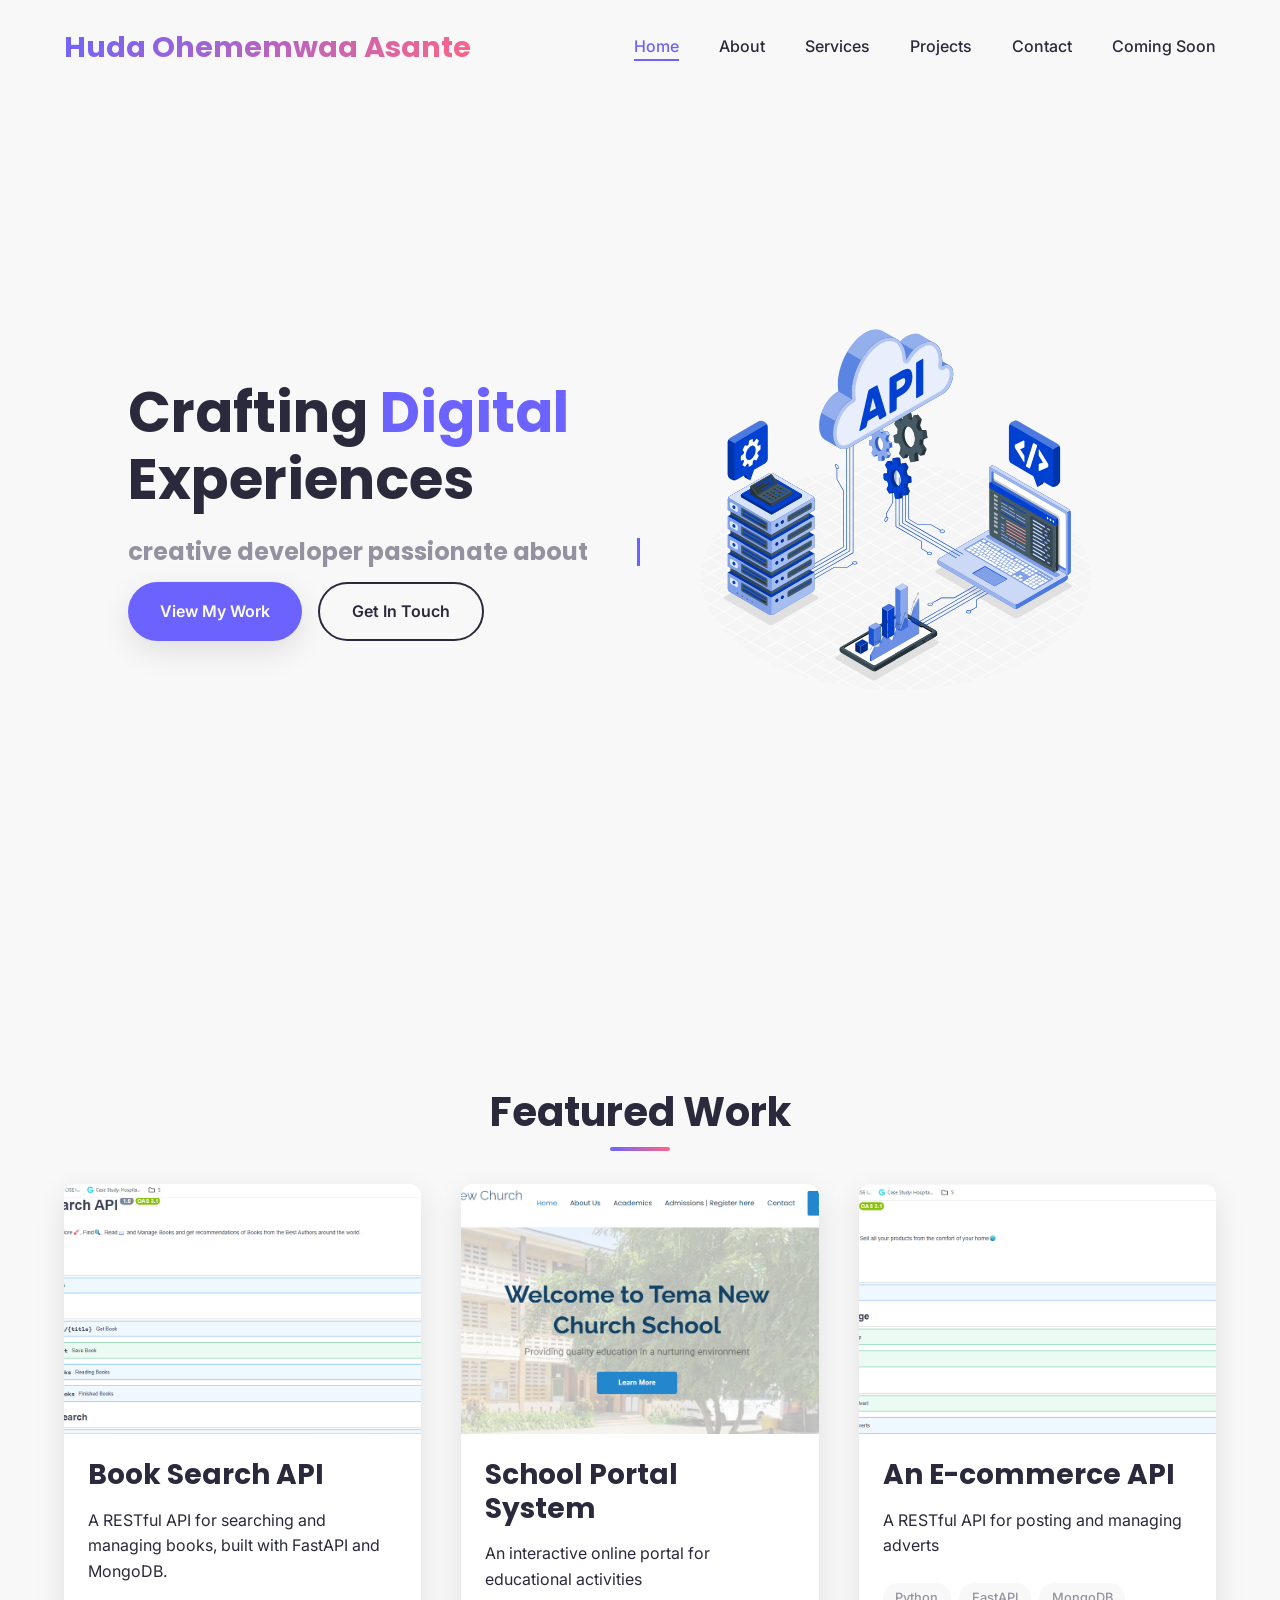
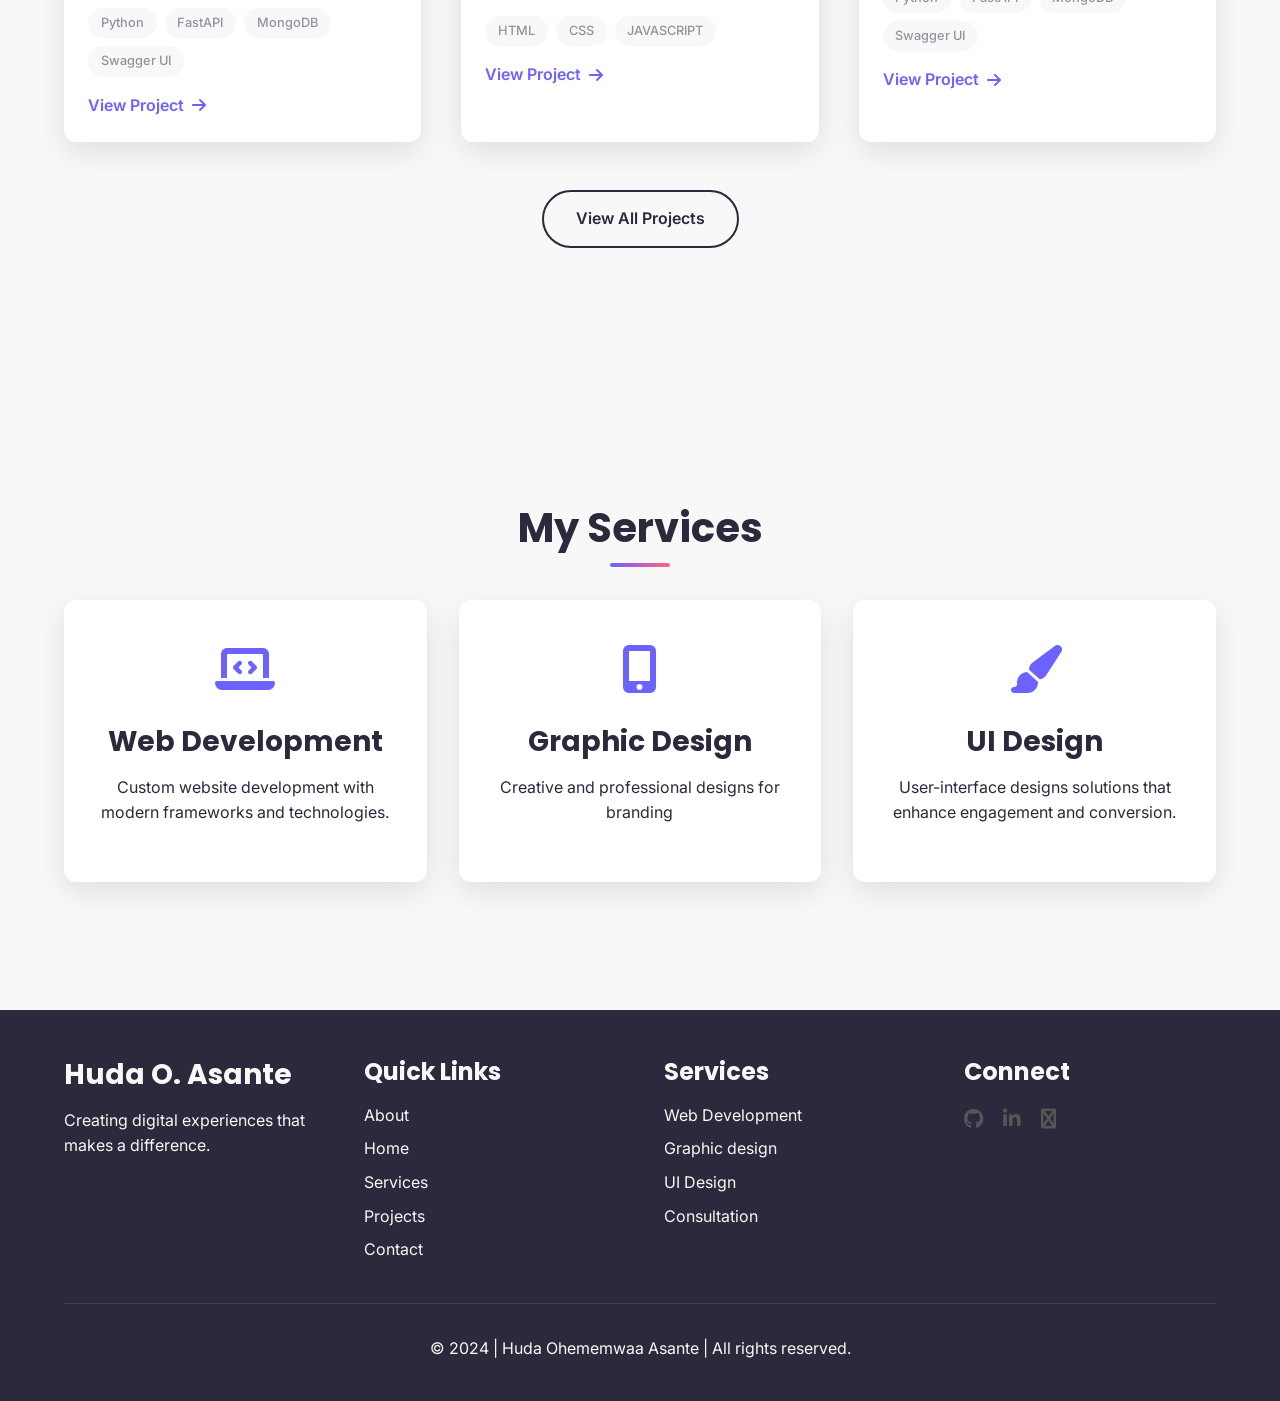
==== commit c69ce0f0: "changed nav" ====
--- a/index.html
+++ b/index.html
@@ -11,21 +11,25 @@
 </head>
 <body>
     <header>
-        <nav class="navbar">
-            <div class="nav-brand">Home|Huda Ohememwaa Asante</div>
-             
-            <ul class="nav-menu" id="nav-links">    
-               <li class="nav-item"><a href="index.html" class="nav-link">Home</a></li>
-                <li class="nav-item"><a href="about.html" class="nav-link">About</a></li>
-                <li class="nav-item"><a href="services.html" class="nav-link">Services</a></li>
-                <li class="nav-item"><a href="projects.html" class="nav-link">Projects</a></li>
-                <li class="nav-item"><a href="contact.html" class="nav-link">Contact</a></li>
-                <li class="nav-item"><a href="coming_soon.html" class="nav-link">Coming Soon</a></li>
-            </ul>
-           
-        </nav>
-    </header>      
-
+  <nav class="navbar">
+    <div class="nav-brand">
+      <a href="index.html">Huda Ohememwaa Asante</a>
+    </div>
+    <ul class="nav-menu">
+      <li class="nav-item"><a href="index.html" class="nav-link active">Home</a></li>
+      <li class="nav-item"><a href="about.html" class="nav-link">About</a></li>
+      <li class="nav-item"><a href="services.html" class="nav-link">Services</a></li>
+      <li class="nav-item"><a href="projects.html" class="nav-link">Projects</a></li>
+      <li class="nav-item"><a href="contact.html" class="nav-link">Contact</a></li>
+      <li class="nav-item"><a href="coming_soon.html" class="nav-link">Coming Soon</a></li>
+    </ul>
+    <div class="hamburger">
+      <span class="bar"></span>
+      <span class="bar"></span>
+      <span class="bar"></span>
+    </div>
+  </nav>
+</header>
     <section class="hero">
           <div class="hero-content" data-aos="fade-right">
             <h1 class="hero-title">
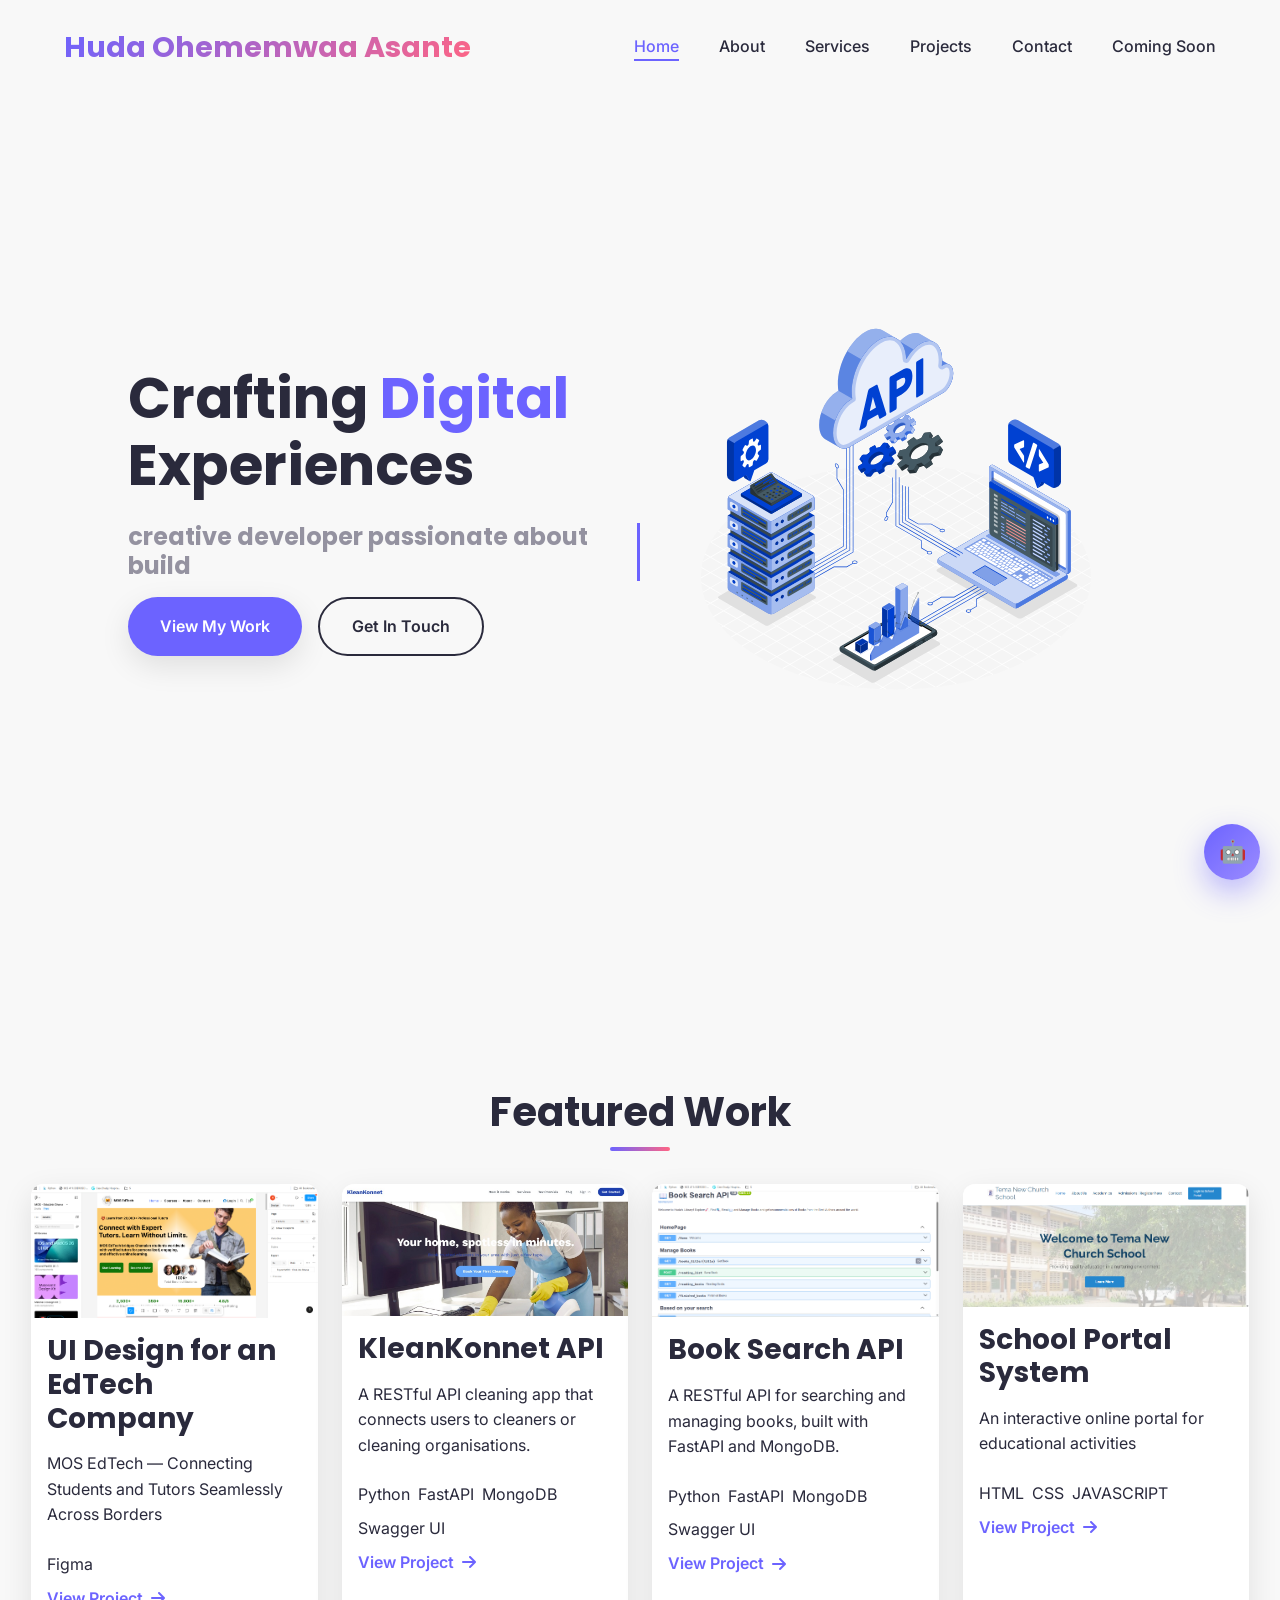
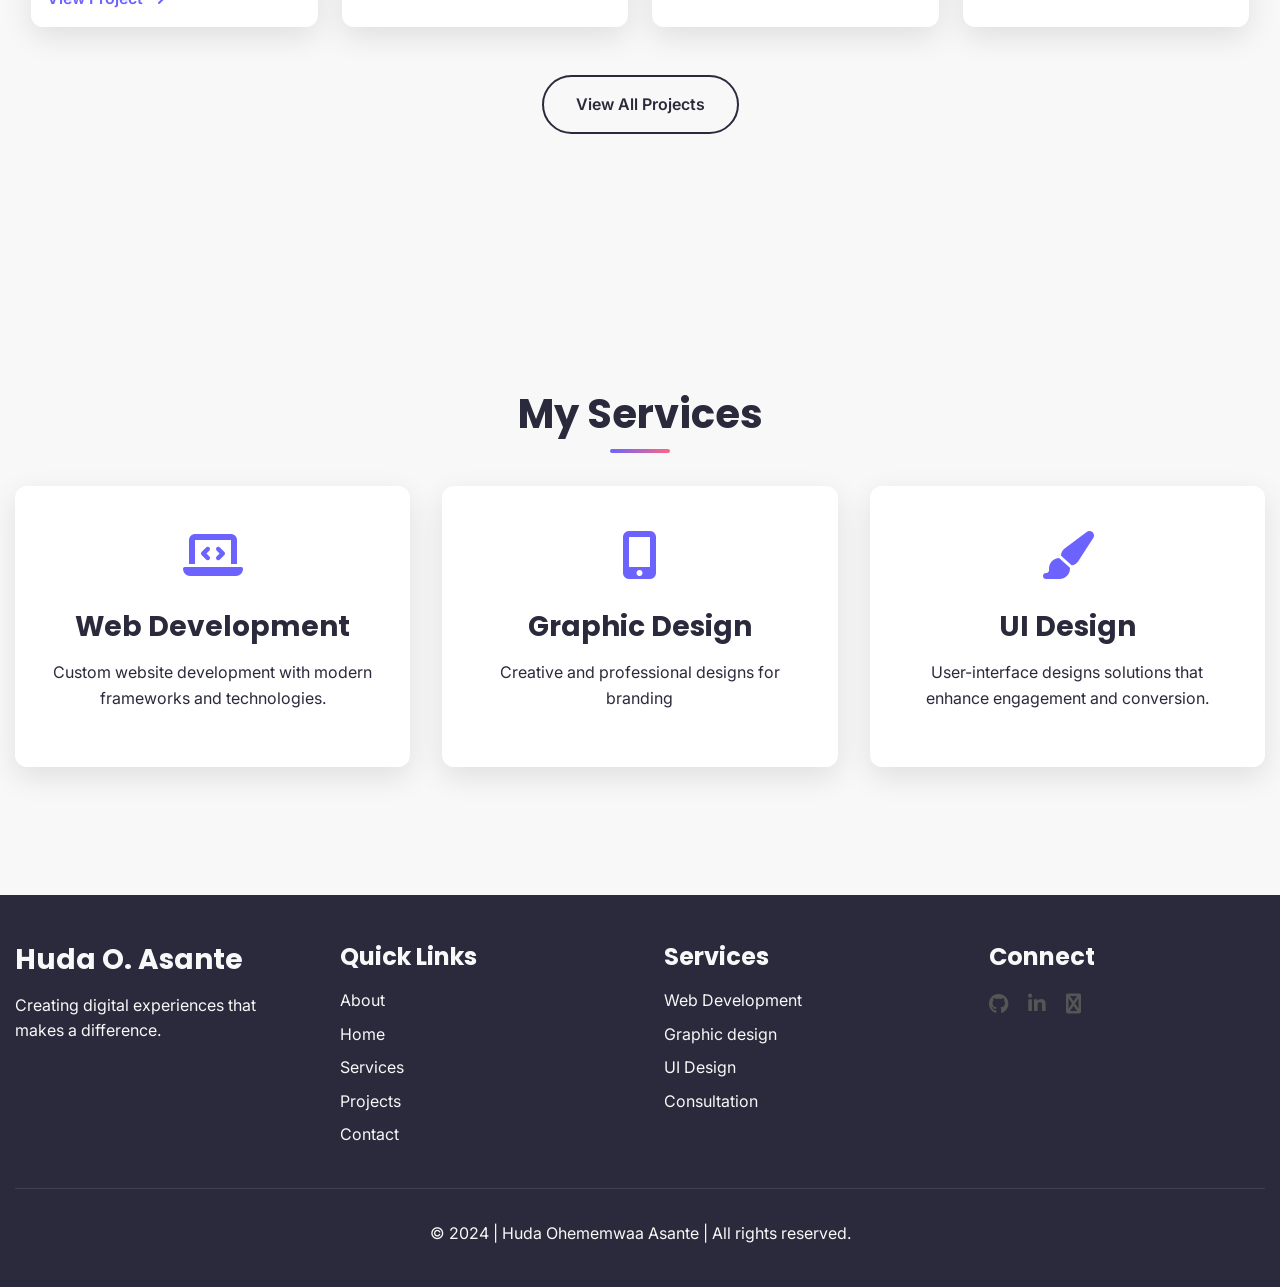
==== commit e80a9ac1: "Normalize line endings and set .gitattributes" ====
--- a/index.html
+++ b/index.html
@@ -5,7 +5,8 @@
     <meta name="viewport" content="width=device-width, initial-scale=1.0">
     <title>Huda Ohememwaa Asante | Creative Developer</title>
     <link href="https://fonts.googleapis.com/css2?family=Poppins:wght@400;500;600;700&family=Inter:wght@300;400;500;600&display=swap" rel="stylesheet">
-    <link rel="stylesheet" href="assets/style.css">
+    <link rel="stylesheet" href="assets/css/style.css">
+    <link rel="stylesheet" href="assets/css/ai.css">
     <link href="https://cdn.jsdelivr.net/npm/aos@2.3.4/dist/aos.css" rel="stylesheet">
     <link rel="stylesheet" href="https://cdnjs.cloudflare.com/ajax/libs/font-awesome/6.4.0/css/all.min.css">
 </head>
@@ -43,7 +44,7 @@
         </div>
         
           <div class="hero-visual" data-aos="fade-left">
-           <img src="developer.svg" alt="Developer illustration" class="floating-img">
+           <img src="assets/icons/developer.svg" alt="Developer illustration" class="floating-img">
         </div>
 
     </section>
@@ -52,23 +53,53 @@
         <div class="container">
             <h2 class="section-title">Featured Work</h2>
             <div class="projects-grid">
+
                 <article class="project-card" data-category="web">
-                    <img src="./booksearch.png" alt="Project 1" class="project-image">
-                    <div class="project-content">
-                        <h3>Book Search API</h3>
-                        <p>A RESTful API for searching and managing books, built with FastAPI and MongoDB.</p>
+                    <img src="assets/images/MOS.png" alt="Project 1" class="project-image">
+                    <div class="project-content">
+                        <h3>UI Design for an EdTech Company</h3>
+                        <p>MOS EdTech — Connecting Students and Tutors Seamlessly Across Borders</p>
+                        <div class="project-tags">
+                            <span>  Figma</span>
+                        </div>
+                        <a href="https://www.figma.com/design/bElJIPgsqf0NqIdjsYGgai/EduBridge-Ghana?node-id=0-1&t=98gRsn6jxT7K9mEs-1" class="project-link">View Project <i class="fas fa-arrow-right"></i></a>
+                    </div>
+                </article>
+
+
+                <article class="project-card" data-category="web">
+                    <img src="assets/images/KleanKonnet.jpeg" alt="Project 1" class="project-image">
+                    <div class="project-content">
+                        <h3>KleanKonnet API</h3>
+                        <p>A RESTful API cleaning app that connects users to cleaners or cleaning organisations.</p>
                         <div class="project-tags">
                             <span>Python</span>
                             <span>FastAPI</span>
                             <span>MongoDB</span>
                             <span>Swagger UI</span>
                         </div>
+                        <a href="https://kleankonnect-api.onrender.com/docs" class="project-link">View Project <i class="fas fa-arrow-right"></i></a>
+                    </div>
+                </article>
+                
+
+                <article class="project-card" data-category="web">
+                    <img src="assets/images/booksearch.png" alt="Project 1" class="project-image">
+                    <div class="project-content">
+                        <h3>Book Search API</h3>
+                        <p>A RESTful API for searching and managing books, built with FastAPI and MongoDB.</p>
+                        <div class="project-tags">
+                            <span>Python</span>
+                            <span>FastAPI</span>
+                            <span>MongoDB</span>
+                            <span>Swagger UI</span>
+                        </div>
                         <a href="https://github.com/Huda3-Asante/Book_Search.git" class="project-link">View Project <i class="fas fa-arrow-right"></i></a>
                     </div>
                 </article>
 
                 <article class="project-card" data-category="app">
-                    <img src="./schoolportal.png" alt="Project 2" class="project-image">
+                    <img src="assets/images/schoolportal.png" alt="Project 2" class="project-image">
                     <div class="project-content">
                         <h3>School Portal System</h3>
                         <p>An interactive online portal for educational activities</p>
@@ -78,21 +109,6 @@
                             <span>JAVASCRIPT</span>
                         </div>
                         <a href="./tema new church school/index.html" class="project-link">View Project <i class="fas fa-arrow-right"></i></a>
-                    </div>
-                </article>
-
-                <article class="project-card" data-category="design">
-                    <img src="./advertisement.png" alt="Project 3" class="project-image">
-                    <div class="project-content">
-                        <h3>An E-commerce API</h3>
-                        <p>A RESTful API for posting and managing adverts </p>
-                        <div class="project-tags">
-                           <span>Python</span>
-                            <span>FastAPI</span>
-                            <span>MongoDB</span>
-                            <span>Swagger UI</span>
-                        </div>
-                        <a href="https://github.com/INNOTELL/advertisement_management_api.git" class="project-link">View Project <i class="fas fa-arrow-right"></i></a>
                     </div>
                 </article>
             </div>
@@ -179,15 +195,42 @@
             </div>
         </div>
     </footer>
-
-    <script src="assets/script.js"></script>
+<!-- AI Portfolio Assistant -->
+<div class="ai-chatbot">
+  <button class="ai-toggle" aria-label="Open AI assistant">🤖</button>
+
+  <div class="ai-chatbox">
+    <div class="ai-header">
+  <span>Huda’s AI Assistant</span>
+  <div>
+    <button class="ai-voice" title="Talk to assistant">🎤</button>
+    <button class="ai-close">&times;</button>
+  </div>
+</div>
+
+    <div class="ai-messages" id="aiMessages">
+      <div class="ai-message bot">
+        Hi 👋 Welcome to Huda’s portfolio.  
+        I can help you explore projects, skills, or contact details.
+      </div>
+    </div>
+
+    <div class="ai-options">
+      <button data-action="projects">View Projects</button>
+      <button data-action="skills">Skills & Tech</button>
+      <button data-action="contact">Contact Huda</button>
+      <button data-action="about">About Huda</button>
+    </div>
+  </div>
+</div>
+    <script src="assets/js/script.js"></script>
+    <script src="assets/js/ai.js"></script>
 <script src="https://cdn.jsdelivr.net/npm/aos@2.3.4/dist/aos.js"></script>
 <script>
   AOS.init({
-    duration: 1000,   // animation duration in ms
-    once: true        // whether animation should happen only once
+    duration: 1000, 
+    once: true        
   });
 </script>
-
 </body>
 </html>   
--- a/assets/css/style.css
+++ b/assets/css/style.css
@@ -0,0 +1,1135 @@
+/* 1. Global Variables and Reset */
+:root {
+    /* Color Palette */
+    --color-primary: #6c63ff;
+    --color-secondary: #ff6584;
+    --color-accent: #36d1dc;
+    --color-dark: #2a2a3c;
+    --color-darker: #1a1a2e;
+    --color-light: #f8f8f8;
+    --color-lighter: #ffffff;
+    --color-muted: #9492a0;
+    --color-success: #4caf50;
+    --color-warning: #ff9800;
+    --color-error: #f44336;
+
+    /* Typography */
+    --font-heading: 'Poppins', sans-serif;
+    --font-body: 'Inter', sans-serif;
+    --font-mono: 'Fira Code', monospace;
+
+    /* Spacing & Effects */
+    --transition: all 0.3s ease-in-out;
+    --transition-slow: all 0.5s ease-in-out;
+    --shadow: 0 10px 30px rgba(0, 0, 0, 0.1);
+    --shadow-lg: 0 20px 40px rgba(0, 0, 0, 0.15);
+    --shadow-dark: 0 10px 30px rgba(0, 0, 0, 0.3);
+    --border-radius: 12px;
+    --border-radius-sm: 8px;
+    --container-width: 1200px;
+    --section-spacing: 8rem;
+}
+
+* {
+    margin: 0;
+    padding: 0;
+    box-sizing: border-box;
+}
+
+html {
+    scroll-behavior: smooth;
+    scroll-padding-top: 80px;
+}
+
+body {
+    font-family: var(--font-body);
+    color: var(--color-dark);
+    background-color: var(--color-light);
+    line-height: 1.6;
+    overflow-x: hidden;
+}
+
+/* 2. Typography */
+h1, h2, h3, h4, h5, h6 {
+    font-family: var(--font-heading);
+    font-weight: 700;
+    line-height: 1.2;
+    margin-bottom: 1rem;
+}
+
+h1 { font-size: 3.5rem; }
+h2 { font-size: 2.5rem; }
+h3 { font-size: 1.75rem; }
+h4 { font-size: 1.5rem; }
+h5 { font-size: 1.25rem; }
+h6 { font-size: 1.1rem; }
+
+p {
+    margin-bottom: 1.5rem;
+}
+
+.highlight {
+    color: var(--color-primary);
+    font-weight: 700;
+}
+
+.text-center { text-align: center; }
+.text-left { text-align: left; }
+.text-right { text-align: right; }
+
+/* 3. Layout Utilities */
+.container {
+    max-width: var(--container-width);
+    margin: 0 auto;
+    padding: 0 1.5rem;
+}
+
+.section {
+    padding: var(--section-spacing) 0;
+}
+
+.section-title {
+    text-align: center;
+    margin-bottom: 3rem;
+    position: relative;
+}
+
+.section-title::after {
+    content: '';
+    position: absolute;
+    bottom: -15px;
+    left: 50%;
+    transform: translateX(-50%);
+    width: 60px;
+    height: 4px;
+    background: linear-gradient(90deg, var(--color-primary), var(--color-secondary));
+    border-radius: 2px;
+}
+
+.grid {
+    display: grid;
+    gap: 2rem;
+}
+
+.grid-2 { grid-template-columns: repeat(auto-fit, minmax(300px, 1fr)); }
+.grid-3 { grid-template-columns: repeat(auto-fit, minmax(250px, 1fr)); }
+.grid-4 { grid-template-columns: repeat(auto-fit, minmax(200px, 1fr)); }
+
+.flex {
+    display: flex;
+    gap: 1rem;
+}
+
+.flex-center {
+    display: flex;
+    align-items: center;
+    justify-content: center;
+}
+
+.flex-between {
+    display: flex;
+    align-items: center;
+    justify-content: space-between;
+}
+
+/* 4. Buttons & Links */
+a {
+    color: inherit;
+    text-decoration: none;
+    transition: var(--transition);
+}
+
+.btn {
+    display: inline-flex;
+    align-items: center;
+    gap: 0.5rem;
+    padding: 0.9rem 2rem;
+    border-radius: 50px;
+    font-weight: 600;
+    cursor: pointer;
+    transition: var(--transition);
+    border: none;
+    font-size: 1rem;
+    text-align: center;
+    justify-content: center;
+}
+
+.btn-primary {
+    background-color: var(--color-primary);
+    color: white;
+    box-shadow: var(--shadow);
+}
+
+.btn-primary:hover {
+    background-color: #554fd8;
+    transform: translateY(-3px);
+    box-shadow: var(--shadow-lg);
+}
+
+.btn-secondary {
+    background-color: transparent;
+    color: var(--color-dark);
+    border: 2px solid var(--color-dark);
+}
+
+.btn-secondary:hover {
+    background-color: var(--color-dark);
+    color: var(--color-light);
+    transform: translateY(-3px);
+}
+.btn-downloadable {
+    background-color: var(--color-primary);
+    color: white;
+    box-shadow: var(--shadow);
+}
+@keyframes shake{
+    0% {transform:translateX(0); }
+    20% {transform:translateX(-5px); }
+    40% {transform:translateX(5px); }
+    60% {transform:translateX(-5px); }
+    80% {transform:translateX(5px); }
+    100% {transform:translateX(0); }
+}
+.btn-downloadable:hover {
+    background-color: #f73131;
+    transform: translateY(-3px);
+    box-shadow: var(--shadow-lg);
+    animation: shake 0.5s infinite;
+}
+
+.btn-accent {
+    background-color: var(--color-secondary);
+    color: white;
+    box-shadow: var(--shadow);
+}
+
+.btn-accent:hover {
+    background-color: #e0557a;
+    transform: translateY(-3px);
+    box-shadow: var(--shadow-lg);
+}
+
+.btn-sm { padding: 0.6rem 1.5rem; font-size: 0.9rem; }
+.btn-lg { padding: 1.2rem 2.5rem; font-size: 1.1rem; }
+
+/* 5. Navigation */
+.navbar {
+    display: flex;
+    justify-content: space-between;
+    align-items: center;
+    padding: 1.5rem 5%;
+    position: fixed;
+    width: 100%;
+    top: 0;
+    z-index: 1000;
+    background-color: rgba(248, 248, 248, 0.95);
+    backdrop-filter: blur(10px);
+    transition: var(--transition);
+}
+
+.navbar.scrolled {
+    padding: 1rem 5%;
+    box-shadow: var(--shadow);
+}
+
+.nav-brand a {
+    font-family: var(--font-heading);
+    font-weight: 700;
+    font-size: 1.8rem;
+    background: linear-gradient(135deg, var(--color-primary), var(--color-secondary));
+    background-clip: text;
+    -webkit-text-fill-color: transparent;
+}
+
+.nav-menu {
+    display: flex;
+    list-style: none;
+    gap: 2.5rem;
+}
+
+.nav-link {
+    font-weight: 500;
+    position: relative;
+}
+
+.nav-link:hover, .nav-link.active {
+    color: var(--color-primary);
+}
+
+.nav-link::after {
+    content: '';
+    position: absolute;
+    width: 0;
+    height: 2px;
+    bottom: -5px;
+    left: 0;
+    background-color: var(--color-primary);
+    transition: var(--transition);
+}
+
+.nav-link:hover::after, .nav-link.active::after {
+    width: 100%;
+}
+
+.hamburger {
+    display: none;
+    flex-direction: column;
+    cursor: pointer;
+    z-index: 1001;
+}
+
+.bar {
+    width: 25px;
+    height: 3px;
+    background-color: var(--color-dark);
+    margin: 3px 0;
+    border-radius: 3px;
+    transition: var(--transition);
+}
+
+.hamburger.active .bar:nth-child(1) {
+    transform: rotate(45deg) translate(5px, 5px);
+}
+
+.hamburger.active .bar:nth-child(2) {
+    opacity: 0;
+}
+
+.hamburger.active .bar:nth-child(3) {
+    transform: rotate(-45deg) translate(7px, -6px);
+}
+
+/* 6. Hero Section */
+.hero {
+    min-height: 100vh;
+    display: flex;
+    align-items: center;
+    justify-content: space-between;
+    padding: 0 10%;
+    margin-top: 60px;
+}
+
+.hero-content {
+    flex: 1;
+    max-width: 600px;
+}
+
+.hero-title {
+    margin-bottom: 1.5rem;
+    font-size: 3.5rem;
+}
+.typing-text {
+  font-size: 1.5rem;
+  color: var(--color-muted);
+  border-right: 3px solid var(--color-primary);
+  white-space: normal;  
+  overflow: visible;    
+}
+.hero-buttons {
+    display: flex;
+    gap: 1rem;
+    flex-wrap: wrap;
+}
+.hero-visual {
+    flex: 1;
+    display: flex;
+    justify-content: center;
+    align-items: center;
+    position: relative;
+}
+.animated-blob {
+    width: 400px;
+    height: 400px;
+    background: linear-gradient(135deg, var(--color-primary), var(--color-secondary));
+    border-radius: 60% 40% 30% 70% / 60% 30% 70% 40%;
+    animation: morph 8s ease-in-out infinite;
+    filter: blur(60px);
+    opacity: 0.5;
+    position: absolute;
+    z-index: -1;
+}
+
+@keyframes morph {
+    0% { border-radius: 60% 40% 30% 70% / 60% 30% 70% 40%; }
+    50% { border-radius: 30% 60% 70% 40% / 50% 60% 30% 60%; }
+    100% { border-radius: 60% 40% 30% 70% / 60% 30% 70% 40%; }
+}
+.floating-img {
+  width: 100%;
+  max-width: 400px;
+  animation: float 6s ease-in-out infinite;
+}
+@keyframes float {
+  0% {
+    transform: translateY(0px);
+  }
+  50% {
+    transform: translateY(-20px);
+  }
+  100% {
+    transform: translateY(0px);
+  }
+}
+
+/* 7. Cards */
+.card {
+  background: rgba(255, 255, 255, 0.1);  
+  border-radius: 20px;
+  padding: 2rem;
+  backdrop-filter: blur(12px);            
+  -webkit-backdrop-filter: blur(12px);    
+  border: 1px solid rgba(255, 255, 255, 0.3);
+  box-shadow: 0 8px 32px rgba(0, 0, 0, 0.2);
+  color: #0e0d0d;
+  transition: transform 0.3s ease, box-shadow 0.3s ease;
+}
+
+.card:hover {
+  transform: translateY(-5px);
+  box-shadow: 0 12px 40px rgba(126, 6, 120, 0.3);
+}
+.card input,
+.card textarea {
+  width: 100%;
+  margin-bottom: 1rem;
+  padding: 0.8rem 1rem;
+  border: 1px solid rgba(255, 255, 255, 0.4); /* frosted border */
+  border-radius: 12px;
+  outline: none;
+
+  /* Frosted glass background */
+  background: rgba(255, 255, 255, 0.15);
+  backdrop-filter: blur(12px);
+
+  /* Text styling */
+  color: #111; /* Dark text inside */
+  font-size: 1rem;
+
+  /* Subtle shadow to separate from bg */
+  box-shadow: 0 4px 20px rgba(0, 0, 0, 0.1);
+}
+
+/* Placeholder text */
+.card input::placeholder,
+.card textarea::placeholder {
+  color: rgba(0, 0, 0, 0.5);
+}
+.card input:focus,
+.card textarea:focus {
+  border: 1px solid rgba(255, 255, 255, 0.7);
+  box-shadow: 0 0 8px rgba(255, 255, 255, 0.4);
+}
+.card button.btn-primary {
+  background: linear-gradient(135deg, rgba(0, 123, 255, 0.9), rgba(0, 200, 255, 0.9));
+  color: #fff;
+  font-weight: 600;
+  border: none;
+  border-radius: 12px;
+  padding: 0.9rem 1rem;
+  cursor: pointer;
+  transition: all 0.3s ease;
+  backdrop-filter: blur(10px);
+  box-shadow: 0 4px 20px rgba(0, 0, 0, 0.2);
+}
+
+.card button.btn-primary:hover {
+  background: linear-gradient(135deg, rgba(0, 123, 255, 1), rgba(0, 200, 255, 1));
+  transform: translateY(-2px);
+  box-shadow: 0 6px 25px rgba(0, 0, 0, 0.25);
+}
+
+.card button {
+  background: rgba(255, 255, 255, 0.2);
+  color: #fff;
+  padding: 0.8rem 1.2rem;
+  border: none;
+  border-radius: 10px;
+  cursor: pointer;
+  transition: 0.3s ease;
+  width: 100%;
+}
+
+.card button:hover {
+  background: rgba(255, 255, 255, 0.4);
+}
+
+.card-image {
+    width: 100%;
+    height: 200px;
+    object-fit: cover;
+    display: block;
+}
+
+.card-content {
+    padding: 1.5rem;
+}
+
+.card-title {
+    margin-bottom: 0.5rem;
+}
+/* Projects Grid */
+.projects-grid {
+    display: grid !important;             
+    grid-template-columns: repeat(auto-fit, minmax(250px, 1fr)) !important;
+    gap: 1.5rem !important;
+    padding: 0 1rem !important;
+    opacity: 1 !important;
+    visibility: visible !important;
+}
+
+/* Project Cards */
+.project-card {
+    display: block !important;
+    opacity: 1 !important;
+    visibility: visible !important;
+    background: var(--color-lighter);
+    border-radius: var(--border-radius);
+    overflow: hidden;
+    box-shadow: var(--shadow);
+    transition: var(--transition);
+}
+.project-card:hover {
+    transform: none;                        
+    box-shadow: var(--shadow);
+}
+
+/* Project Image */
+.project-image {
+    width: 100% !important;
+    height: auto !important;
+    object-fit: cover;
+    display: block !important;
+}
+
+/* Project Content */
+.project-content {
+    padding: 1rem !important;
+}
+
+/* Project Tags */
+.project-tags {
+    display: flex !important;
+    flex-wrap: wrap !important;
+    gap: 0.5rem !important;
+    margin: 0.5rem 0 !important;
+}
+
+/* Project Link */
+.project-link {
+    display: inline-flex !important;
+    align-items: center;
+    gap: 0.5rem;
+    font-weight: 600;
+    color: var(--color-primary);
+}
+
+/* Media Query for Mobile Devices */
+@media (max-width: 768px) {
+    .projects-grid {
+        grid-template-columns: 1fr !important; 
+        gap: 1rem !important;
+        padding: 0 1rem !important;
+    }
+
+    .project-card {
+        transform: none !important;         
+        box-shadow: var(--shadow) !important;
+    }
+
+    .project-image {
+        height: 200px !important;              
+    }
+
+    .project-link:hover {
+        gap: 0.5rem !important;             
+    }
+}
+
+
+/* 9. Services Grid */
+.services-grid {
+    display: grid;
+    grid-template-columns: repeat(auto-fit, minmax(300px, 1fr));
+    gap: 2rem;
+}
+
+.service-card {
+    text-align: center;
+    padding: 2rem;
+    background: var(--color-lighter);
+    border-radius: var(--border-radius);
+    box-shadow: var(--shadow);
+    transition: var(--transition);
+}
+
+.service-card:hover {
+    transform: translateY(-5px);
+    box-shadow: var(--shadow-lg);
+}
+
+.service-icon {
+    font-size: 3rem;
+    margin-bottom: 1rem;
+    color: var(--color-primary);
+}
+
+/* 10. Testimonials */
+.testimonials-grid {
+    display: grid;
+    grid-template-columns: repeat(auto-fit, minmax(300px, 1fr));
+    gap: 2rem;
+}
+
+.testimonial-card {
+    background: var(--color-lighter);
+    padding: 2rem;
+    border-radius: var(--border-radius);
+    box-shadow: var(--shadow);
+    position: relative;
+}
+
+.testimonial-card::before {
+    content: '"';
+    font-size: 4rem;
+    color: var(--color-primary);
+    opacity: 0.2;
+    position: absolute;
+    top: 1rem;
+    left: 1rem;
+}
+
+.testimonial-content {
+    position: relative;
+    z-index: 1;
+}
+
+.testimonial-author {
+    display: flex;
+    align-items: center;
+    gap: 1rem;
+    margin-top: 1.5rem;
+}
+
+.author-image {
+    width: 50px;
+    height: 50px;
+    border-radius: 50%;
+    object-fit: cover;
+}
+
+/* 11. Forms */
+.form-group {
+    margin-bottom: 1.5rem;
+}
+
+.form-label {
+    display: block;
+    margin-bottom: 0.5rem;
+    font-weight: 600;
+}
+
+.form-control {
+    width: 100%;
+    padding: 1rem;
+    border: 2px solid var(--color-light);
+    border-radius: var(--border-radius-sm);
+    font-family: var(--font-body);
+    font-size: 1rem;
+    transition: var(--transition);
+}
+
+.form-control:focus {
+    outline: none;
+    border-color: var(--color-primary);
+    box-shadow: 0 0 0 3px rgba(108, 99, 255, 0.1);
+}
+
+textarea.form-control {
+    min-height: 150px;
+    resize: vertical;
+}
+   /* ===== Layout for About Section ===== */
+.about-section {
+  padding: 80px 20px;
+  background: #0a0a0a;
+  color: #fff;
+  font-family: Arial, sans-serif;
+}
+
+.about-container {
+  display: flex;
+  flex-wrap: wrap;
+  gap: 40px;
+  align-items: center;
+  justify-content: center;
+  max-width: 1100px;
+  margin: auto;
+}
+
+/* ===== Floating Photo Styles ===== */
+.photo-wrap {
+  position: relative;
+  width: 100%;
+  max-width: 350px;
+  display: flex;
+  align-items: center;
+  justify-content: center;
+  perspective: 1200px;
+}
+
+.photo-frame {
+  width: 320px;
+  height: 320px;
+  border-radius: 28px;
+  overflow: hidden;
+  background: linear-gradient(135deg, rgba(255,255,255,0.03), rgba(255,255,255,0.01));
+  border: 1px solid rgba(255,255,255,0.04);
+  box-shadow: 0 18px 40px rgba(3,12,30,0.7), 0 0 40px rgba(56,189,248,0.06);
+  transform-style: preserve-3d;
+  transition: transform 350ms ease, box-shadow 350ms ease;
+  will-change: transform;
+}
+
+.photo-frame img {
+  width: 100%;
+  height: 100%;
+  object-fit: cover;
+  display: block;
+  transform-origin: center;
+  transform: translateZ(0);
+  transition: transform 350ms ease;
+  backface-visibility: hidden;
+}
+
+/* Gentle float animation */
+.photo-frame.floating {
+  animation: floatY 6s ease-in-out infinite;
+}
+@keyframes floatY {
+  0%   { transform: translateY(0px); }
+  50%  { transform: translateY(-10px); }
+  100% { transform: translateY(0px); }
+}
+/* Section animations */
+.section {
+  opacity: 1;
+  transform: translateY(0);
+}
+
+/* Counter numbers */
+.counter {
+  font-size: 2.5rem;
+  font-weight: bold;
+  color: var(--primary, #38bdf8);
+  display: block;
+}
+
+/* 12. FAQ Accordion */
+.faq-item {
+    margin-bottom: 1rem;
+    border: 2px solid var(--color-light);
+    border-radius: var(--border-radius-sm);
+    overflow: hidden;
+    transition: var(--transition);
+}
+
+.faq-question {
+    padding: 1.5rem;
+    background: var(--color-lighter);
+    font-weight: 600;
+    cursor: pointer;
+    display: flex;
+    justify-content: space-between;
+    align-items: center;
+    transition: var(--transition);
+}
+
+.faq-question:hover {
+    background: var(--color-light);
+}
+
+
+.faq-question::after {
+    content: '+';
+    font-size: 1.5rem;
+    transition: var(--transition);
+}
+
+.faq-item.active .faq-question::after {
+    content: '-';
+}
+
+
+.faq-answer {
+    padding: 0 1.5rem;
+    max-height: 0;
+    overflow: hidden;
+    transition: var(--transition-slow);
+}
+
+
+.faq-item.active .faq-answer {
+    padding: 1.5rem;
+    max-height: 500px;
+}
+
+/* 13. Pagination */
+.pagination {
+    display: flex;
+    justify-content: center;
+    gap: 0.5rem;
+    margin-top: 3rem;
+}
+
+.pagination-item {
+    width: 40px;
+    height: 40px;
+    display: flex;
+    align-items: center;
+    justify-content: center;
+    border-radius: var(--border-radius-sm);
+    background: var(--color-light);
+    font-weight: 600;
+    transition: var(--transition);
+}
+
+.pagination-item:hover, .pagination-item.active {
+    background: var(--color-primary);
+    color: white;
+}
+
+/* 14. Footer */
+.footer {
+    background-color: var(--color-dark);
+    color: var(--color-light);
+    padding: 3rem 0 1rem;
+}
+
+.footer-content {
+    display: grid;
+    grid-template-columns: repeat(auto-fit, minmax(250px, 1fr));
+    gap: 3rem;
+    margin-bottom: 2rem;
+}
+
+.footer-links {
+    list-style: none;
+}
+
+.footer-links li {
+    margin-bottom: 0.5rem;
+}
+
+.footer-links a:hover {
+    color: var(--color-primary);
+}
+
+.social-links {
+    display: flex;
+    gap: 20px;
+    font-size:20px;
+}
+
+.social-links a {
+  color: #555;
+  transition:color 0.3s ease;
+}
+.social-link a.github:hover{
+    color: #000;
+}
+.social-link a.linkedin:hover{
+    color: #0A66C2;
+}
+.social-links a.email{
+    background:linear-gradient(90deg,#EA4335,#FBBC05, #34A853, #4285F4)
+}
+.footer-bottom {
+    text-align: center;
+    padding-top: 2rem;
+    border-top: 1px solid rgba(255, 255, 255, 0.1);
+}
+
+/* 15. Utility Classes */
+.text-primary { color: var(--color-primary); }
+.text-secondary { color: var(--color-secondary); }
+.text-muted { color: var(--color-muted); }
+
+.bg-primary { background-color: var(--color-primary); }
+.bg-secondary { background-color: var(--color-secondary); }
+.bg-dark { background-color: var(--color-dark); color: var(--color-light); }
+.bg-light { background-color: var(--color-light); }
+
+.mt-1 { margin-top: 1rem; }
+.mt-2 { margin-top: 2rem; }
+.mt-3 { margin-top: 3rem; }
+.mb-1 { margin-bottom: 1rem; }
+.mb-2 { margin-bottom: 2rem; }
+.mb-3 { margin-bottom: 3rem; }
+
+.p-1 { padding: 1rem; }
+.p-2 { padding: 2rem; }
+.p-3 { padding: 3rem; }
+
+/* 16. Special Pages */
+.error-page, .coming-soon-page {
+    min-height: 100vh;
+    display: flex;
+    align-items: center;
+    justify-content: center;
+    text-align: center;
+    background: linear-gradient(135deg, var(--color-dark), var(--color-darker));
+    color: var(--color-light);
+}
+
+.error-content, .coming-soon-content {
+    max-width: 600px;
+    padding: 2rem;
+}
+
+.error-code {
+    font-size: 8rem;
+    font-weight: 900;
+    background: linear-gradient(135deg, var(--color-primary), var(--color-secondary));
+     background-clip: text;
+    -webkit-text-fill-color: transparent;
+    margin-bottom: 1rem;
+}
+
+.countdown {
+    display: flex;
+    gap: 1rem;
+    justify-content: center;
+    margin: 2rem 0;
+}
+
+.countdown-item {
+    background: rgba(255, 255, 255, 0.1);
+    padding: 1rem;
+    border-radius: var(--border-radius);
+    min-width: 80px;
+}
+
+.countdown-number {
+    font-size: 2rem;
+    font-weight: 700;
+    display: block;
+}
+
+.countdown-label {
+    font-size: 0.8rem;
+    opacity: 0.8;
+}
+
+/* 17. Responsive Design */
+@media (max-width: 1200px) {
+    :root {
+        --container-width: 960px;
+    }
+}
+
+@media (max-width: 968px) {
+    :root {
+        --container-width: 720px;
+    }
+    
+    .hero {
+        flex-direction: column;
+        text-align: center;
+        padding-top: 3rem;
+    }
+    
+    .hero-content {
+        margin-bottom: 3rem;
+    }
+    
+    .hero-buttons {
+        justify-content: center;
+    }
+    
+    .animated-blob {
+        width: 300px;
+        height: 300px;
+    }
+    
+    .footer-content {
+        grid-template-columns: 1fr;
+        text-align: center;
+    }
+}
+
+@media (max-width: 768px) {
+    :root {
+        --section-spacing: 5rem;
+    }
+    
+    h1 { font-size: 2.8rem; }
+    h2 { font-size: 2.2rem; }
+    h3 { font-size: 1.5rem; }
+    
+    .hamburger {
+        display: flex;
+    }
+    
+    .nav-menu {
+        position: fixed;
+        left: -100%;
+        top: 0;
+        flex-direction: column;
+        background-color: var(--color-lighter);
+        width: 100%;
+        height: 100vh;
+        text-align: center;
+        transition: 0.3s;
+        padding: 5rem 0;
+        gap: 2rem;
+        box-shadow: var(--shadow-dark);
+    }
+    
+    .nav-menu.active {
+        left: 0;
+    }
+    
+    .projects-grid,
+    .services-grid,
+    .testimonials-grid {
+        grid-template-columns: 1fr;
+    }
+    
+    .hero-buttons {
+        flex-direction: column;
+    }
+    
+    .countdown {
+        flex-wrap: wrap;
+    }
+}
+
+@media (max-width: 480px) {
+    :root {
+        --container-width: 100%;
+    }
+    
+    .container {
+        padding: 0 1rem;
+    }
+    
+    .hero-title {
+        font-size: 2.2rem;
+    }
+    
+    .error-code {
+        font-size: 5rem;
+    }
+}
+.software-skills {
+  text-align: center;
+  padding: 40px 20px;
+}
+
+.software-skills h3 {
+  font-size: 2rem;
+  margin-bottom: 30px;
+}
+.skills-title {
+  text-align: center;  
+  margin-bottom: 2rem; 
+}
+
+/* flex layout so icons wrap to next line */
+.skills-list {
+  display: flex;
+  flex-wrap: wrap;
+  justify-content: center;
+  gap: 30px 40px;   /* vertical | horizontal spacing */
+  list-style: none;
+  padding: 0;
+  margin: 0 auto;
+  max-width: 1000px;
+}
+
+.skills-list li {
+  display: flex;
+  flex-direction: column; /* icon on top, name below */
+  align-items: center;
+  width: 100px;
+}
+
+.skills-list i {
+  font-size: 3rem;
+  margin-bottom: 8px;
+  transition: transform 0.3s ease;
+}
+.skills-list span {
+  font-size: 1rem;
+  font-weight: 500;
+}
+
+.skills-list i:hover {
+  transform: scale(1.2);
+}
+.skills-list li img {
+  width: 60px;
+  height: 60px;
+  transition: transform 0.3s ease, filter 0.3s ease;
+}
+
+/* Hover animation */
+.skills-list li:hover img {
+  transform: scale(1.2) rotate(5deg); /* grow & rotate slightly */
+  filter: drop-shadow(0 4px 8px rgba(0,0,0,0.3)); /* glowing effect */
+}
+
+.skills-list li span {
+  display: block;
+  margin-top: 0.5rem;
+  font-size: 0.9rem;
+  font-weight: 500;
+}
+@media (max-width: 768px) {
+    .projects-section {
+        display: block !important;
+        min-height: auto !important;
+        overflow: visible !important;
+        padding: 2rem 1rem !important;
+    }
+}
+@media (max-width: 768px) {
+    .projects-grid {
+        display: grid !important;
+        opacity: 1 !important;
+        visibility: visible !important;
+        grid-template-columns: 1fr !important;
+        gap: 1rem !important;
+    }
+
+    .project-card {
+        display: block !important;
+        opacity: 1 !important;
+        visibility: visible !important;
+    }
+}
+* {
+    -webkit-tap-highlight-color: transparent;
+}
+
+/* 2. Fix for mobile viewport height */
+html {
+    height: 100%;
+    -webkit-text-size-adjust: 100%;
+    -ms-text-size-adjust: 100%;
+}
+
+body {
+    min-height: 100vh;
+    min-height: -webkit-fill-available;
+    overflow-x: hidden;
+    position: relative;
+}
+
+/* 3. Force container to work on mobile */
+.container {
+    width: 100%;
+    max-width: 100%;
+    padding: 0 15px;
+}
+
--- a/assets/css/ai.css
+++ b/assets/css/ai.css
@@ -0,0 +1,120 @@
+/*AI PORTFOLIO ASSISTANT*/
+.ai-chatbot {
+  position: fixed;
+  bottom: 20px;
+  right: 20px;
+  z-index: 9999;
+  font-family: "Inter", sans-serif;
+}
+.ai-toggle {
+  width: 56px;
+  height: 56px;
+  border-radius: 50%;
+  border: none;
+  background: linear-gradient(135deg, #6c63ff, #9b8cff);
+  color: #fff;
+  font-size: 22px;
+  cursor: pointer;
+  box-shadow: 0 12px 30px rgba(108, 99, 255, 0.45);
+  transition: transform 0.2s ease;
+}
+
+.ai-toggle:hover {
+  transform: scale(1.05);
+}
+
+.ai-chatbox {
+  width: 320px;
+  max-height: 420px;
+  background: #ffffff;
+  border-radius: 16px;
+  box-shadow: 0 18px 45px rgba(0, 0, 0, 0.18);
+  position: absolute;
+  bottom: 72px;
+  right: 0;
+  display: none;
+  flex-direction: column;
+  overflow: hidden;
+}
+
+.ai-chatbox.active {
+  display: flex;
+}
+
+.ai-header {
+  background: #6c63ff;
+  color: #fff;
+  padding: 14px 16px;
+  font-weight: 600;
+  display: flex;
+  justify-content: space-between;
+  align-items: center;
+}
+
+.ai-close {
+  background: none;
+  border: none;
+  color: #fff;
+  font-size: 20px;
+  cursor: pointer;
+}
+
+.ai-messages {
+  padding: 14px;
+  overflow-y: auto;
+  flex: 1;
+}
+
+.ai-message {
+  margin-bottom: 12px;
+  font-size: 0.9rem;
+  line-height: 1.5;
+}
+
+.ai-message.bot {
+  background: #f4f5ff;
+  padding: 10px 12px;
+  border-radius: 12px;
+}
+
+.ai-message.user {
+  text-align: right;
+  color: #6c63ff;
+  font-weight: 500;
+}
+
+.ai-options {
+  padding: 12px;
+  display: flex;
+  flex-wrap: wrap;
+  gap: 8px;
+}
+
+.ai-options button {
+  flex: 1;
+  border: none;
+  background: #f0f0ff;
+  color: #6c63ff;
+  padding: 8px 10px;
+  border-radius: 20px;
+  font-size: 0.8rem;
+  cursor: pointer;
+  transition: background 0.3s ease;
+}
+
+.ai-options button:hover {
+  background: #e2e1ff;
+}
+.ai-voice {
+  background: none;
+  border: none;
+  color: #fff;
+  font-size: 18px;
+  cursor: pointer;
+  margin-right: 8px;
+  transition: transform 0.2s ease;
+}
+
+.ai-voice:hover {
+  transform: scale(1.15);
+}
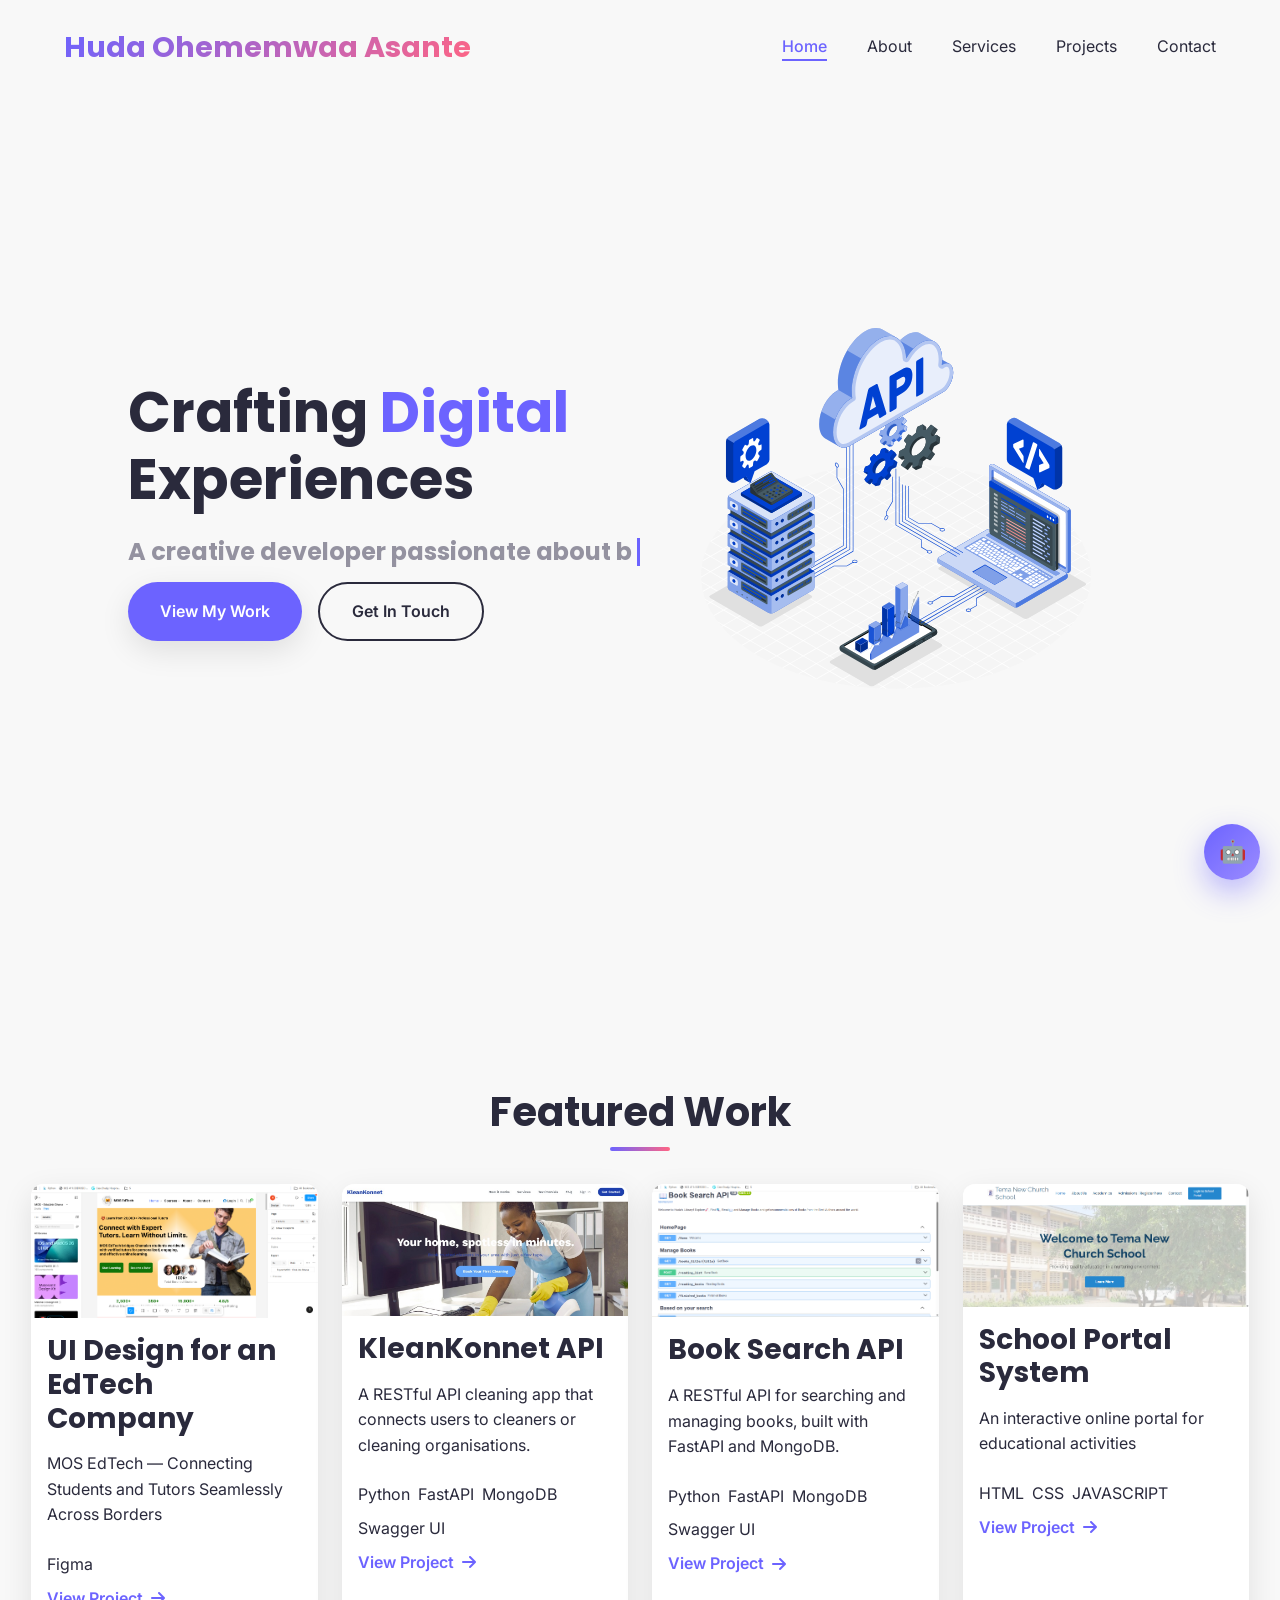
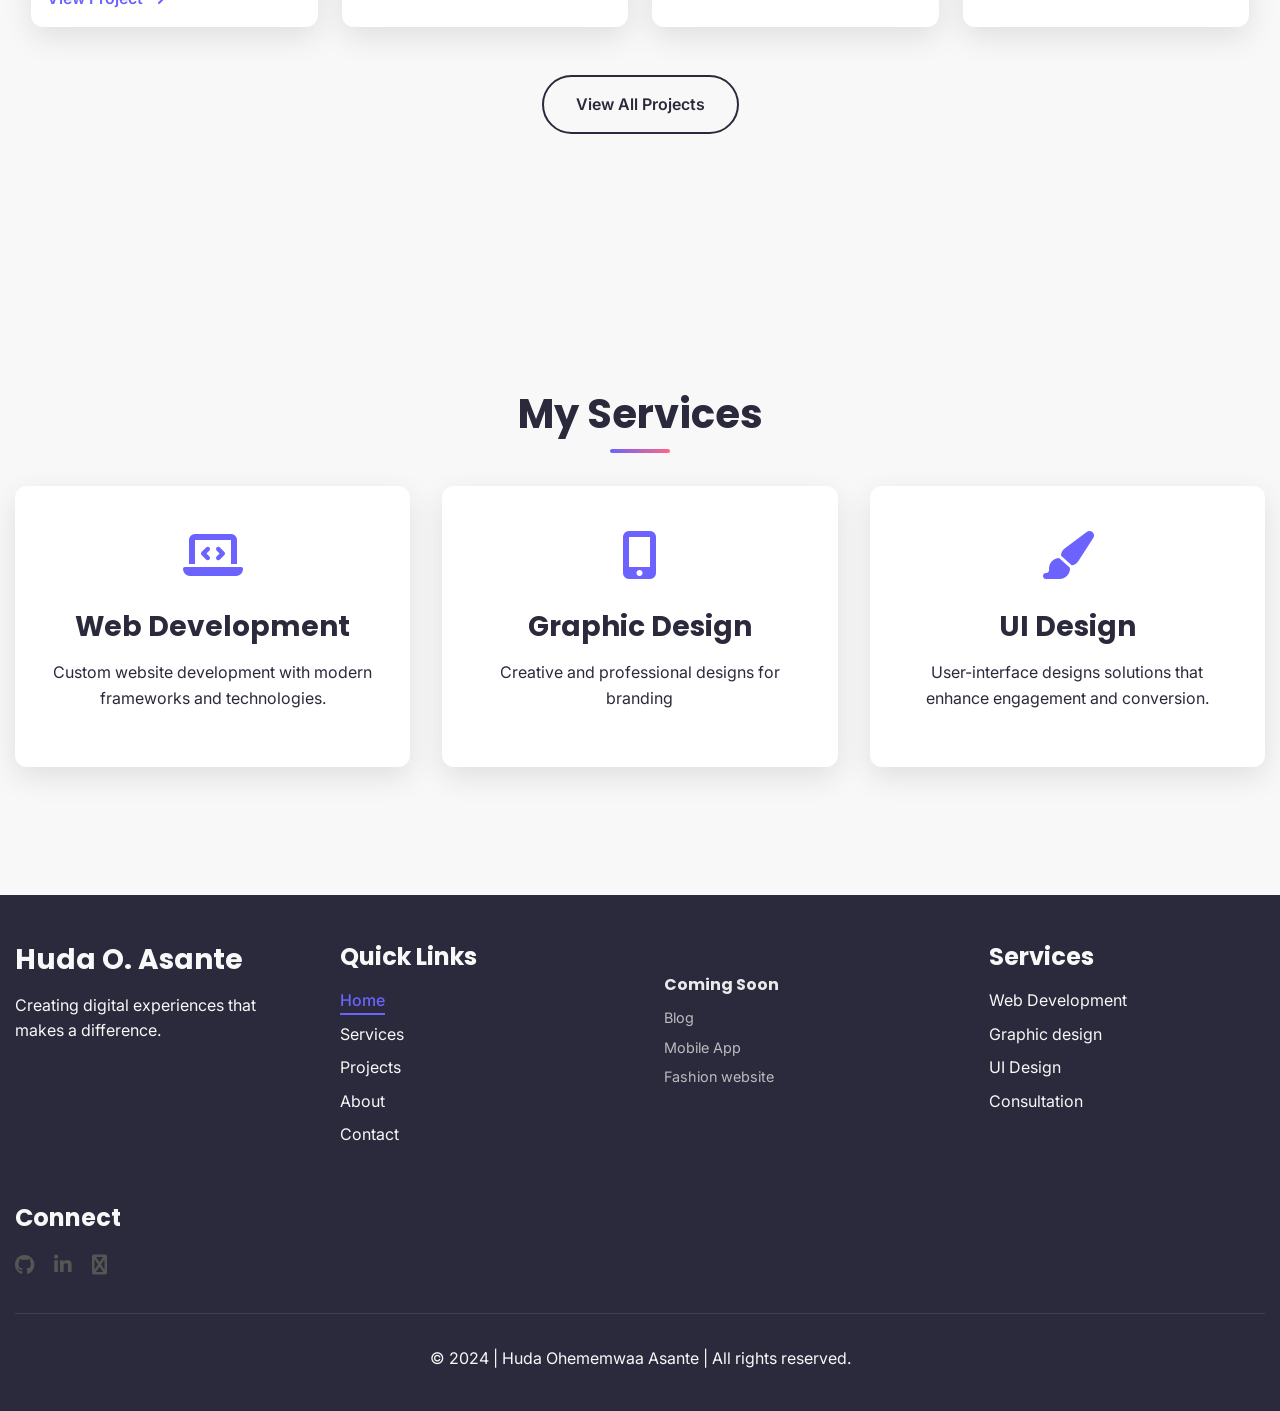
==== commit 18eac6de: "changes made" ====
--- a/index.html
+++ b/index.html
@@ -16,14 +16,14 @@
     <div class="nav-brand">
       <a href="index.html">Huda Ohememwaa Asante</a>
     </div>
-    <ul class="nav-menu">
-      <li class="nav-item"><a href="index.html" class="nav-link active">Home</a></li>
-      <li class="nav-item"><a href="about.html" class="nav-link">About</a></li>
-      <li class="nav-item"><a href="services.html" class="nav-link">Services</a></li>
-      <li class="nav-item"><a href="projects.html" class="nav-link">Projects</a></li>
-      <li class="nav-item"><a href="contact.html" class="nav-link">Contact</a></li>
-      <li class="nav-item"><a href="coming_soon.html" class="nav-link">Coming Soon</a></li>
-    </ul>
+    
+            <ul class="nav-menu" id="nav-links">
+                <li class="nav-item"><a href="index.html" class="nav-link active">Home</a></li>
+                <li class="nav-item"><a href="about.html">About</a></li>
+                <li class="nav-item"><a href="services.html">Services</a></li>
+                <li class="nav-item"><a href="projects.html">Projects</a></li>
+                <li class="nav-item"><a href="contact.html">Contact</a></li>
+            </ul>
     <div class="hamburger">
       <span class="bar"></span>
       <span class="bar"></span>
@@ -36,7 +36,7 @@
             <h1 class="hero-title">
               Crafting <span class="highlight">Digital</span> Experiences
             </h1>
-             <h2 class="typing-text"></h2>
+             <h2 class="typing-text"><span class="sr-only">A </span></h2>
              <div class="hero-buttons" data-aos="fade-up" data-aos-delay="300">
                 <a href="projects.html" class="btn btn-primary">View My Work</a>
                 <a href="contact.html" class="btn btn-secondary">Get In Touch</a>
@@ -62,7 +62,7 @@
                         <div class="project-tags">
                             <span>  Figma</span>
                         </div>
-                        <a href="https://www.figma.com/design/bElJIPgsqf0NqIdjsYGgai/EduBridge-Ghana?node-id=0-1&t=98gRsn6jxT7K9mEs-1" class="project-link">View Project <i class="fas fa-arrow-right"></i></a>
+                        <a href="https://www.figma.com/design/dhvJja7qzyYzGbpIjLlBtr/EduLink?node-id=0-1&t=H5UYpR3024UYWeIs-1" class="project-link">View Project <i class="fas fa-arrow-right"></i></a>
                     </div>
                 </article>
 
@@ -159,11 +159,19 @@
                 <div>
                     <h4>Quick Links</h4>
                     <ul class="footer-links">
-                         <li><a href="about.html">About</a></li>
-                        <li><a href="index.html">Home</a></li>
+                        <li><a href="index.html" class="nav-link active">Home</a></li>
                         <li><a href="services.html">Services</a></li>
                         <li><a href="projects.html">Projects</a></li>
+                        <li><a href="about.html">About</a></li>
                         <li><a href="contact.html">Contact</a></li>
+                    </ul>
+                </div>
+                <div class="footer-coming-soon">
+                    <h4>Coming Soon</h4>
+                    <ul>
+                     <li>Blog</li>
+                     <li>Mobile App</li>
+                     <li>Fashion website</li>
                     </ul>
                 </div>
                 <div>
--- a/assets/css/style.css
+++ b/assets/css/style.css
@@ -1132,4 +1132,108 @@
     max-width: 100%;
     padding: 0 15px;
 }
-
+/* ======================
+   MOBILE POLISH (Portfolio)
+====================== */
+@media (max-width: 768px) {
+  .hero {
+    padding: 0 1.25rem;
+    min-height: calc(var(--vh, 1vh) * 100);
+  }
+
+  .hero-title { font-size: 2.4rem; }
+  .typing-text { font-size: 1.1rem; }
+
+  .card { padding: 1.25rem; }
+  .grid { gap: 1.25rem; }
+
+  .nav-brand a { font-size: 1.45rem; }
+}
+
+@media (max-width: 480px) {
+  .hero { padding: 0 1rem; }
+
+  .hero-buttons { width: 100%; }
+  .hero-buttons .btn {
+    width: 100%;
+    justify-content: center;
+  }
+
+  .animated-blob { width: 240px; height: 240px; filter: blur(45px); }
+  .floating-img { max-width: 280px; }
+
+  .counter { font-size: 2rem; }
+}
+/* ======================
+   FOOTER - COMING SOON
+====================== */
+.footer-coming-soon {
+  margin-top: 2rem;
+}
+
+.footer-coming-soon h4 {
+  font-size: 1rem;
+  margin-bottom: 0.75rem;
+  color: #ffffff;
+  opacity: 0.9;
+}
+
+.footer-coming-soon ul {
+  list-style: none;
+  padding: 0;
+  margin: 0;
+}
+
+.footer-coming-soon li {
+  font-size: 0.9rem;
+  opacity: 0.7;
+  margin-bottom: 0.4rem;
+}
+/* =========================
+   CONTACT PAGE: FIX EDGE ISSUE
+========================= */
+.contact-page .contact-wrap{
+  max-width: 1100px;
+  margin: 0 auto;
+  padding-left: 1.5rem;
+  padding-right: 1.5rem;
+}
+
+/* Make the two columns not feel stretched */
+.contact-page .grid.grid-2{
+  align-items: start;
+}
+
+/* Reduce the huge gap a bit on smaller screens */
+@media (max-width: 992px){
+  .contact-page .grid.grid-2{
+    gap: 2rem !important;
+  }
+}
+
+@media (max-width: 480px){
+  .contact-page .contact-wrap{
+    padding-left: 1rem;
+    padding-right: 1rem;
+  }
+}
+.page-top{
+  padding-top: 9rem;  /* default space under navbar */
+}
+
+/* Adjust for smaller screens (navbar takes more height) */
+@media (max-width: 768px){
+  .page-top{
+    padding-top: 11rem;
+  }
+}
+
+@media (max-width: 480px){
+  .page-top{
+    padding-top: 12rem;
+  }
+}
+.section-title{
+  scroll-margin-top: 120px;
+}
+
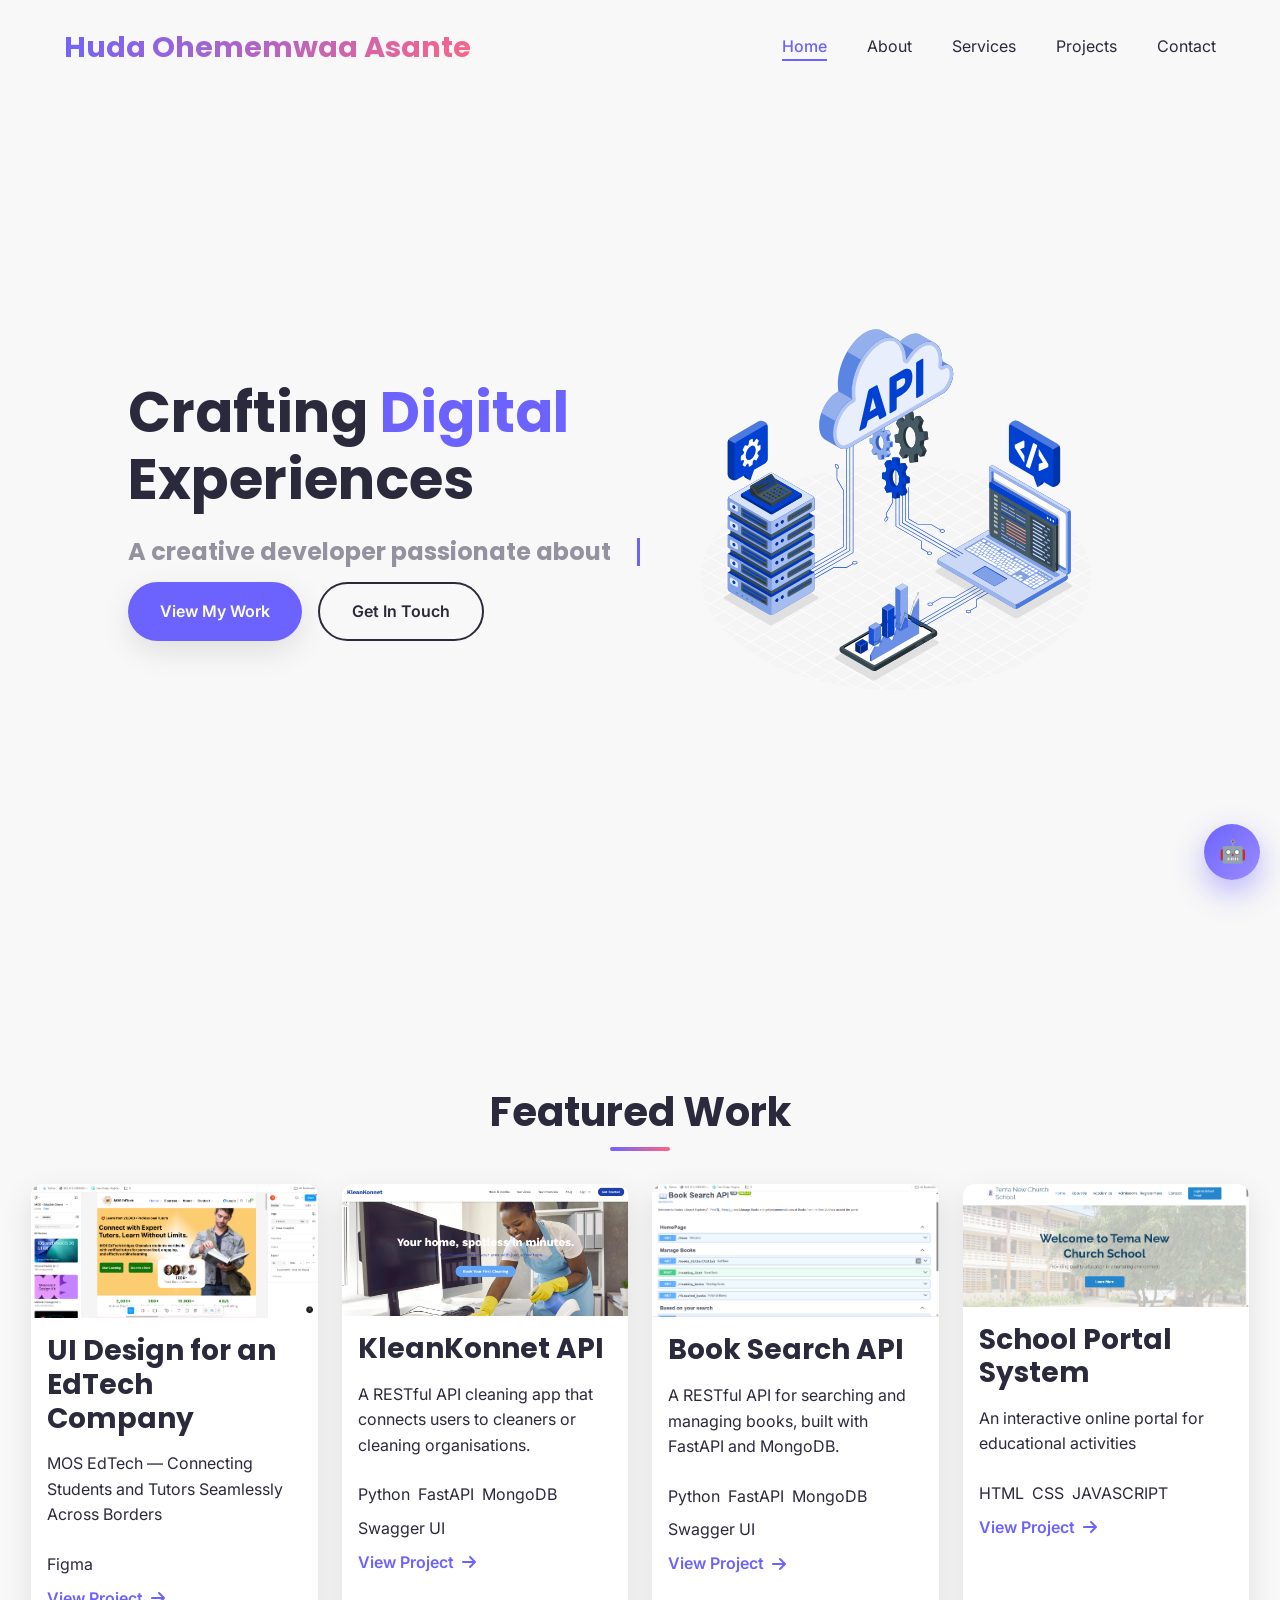
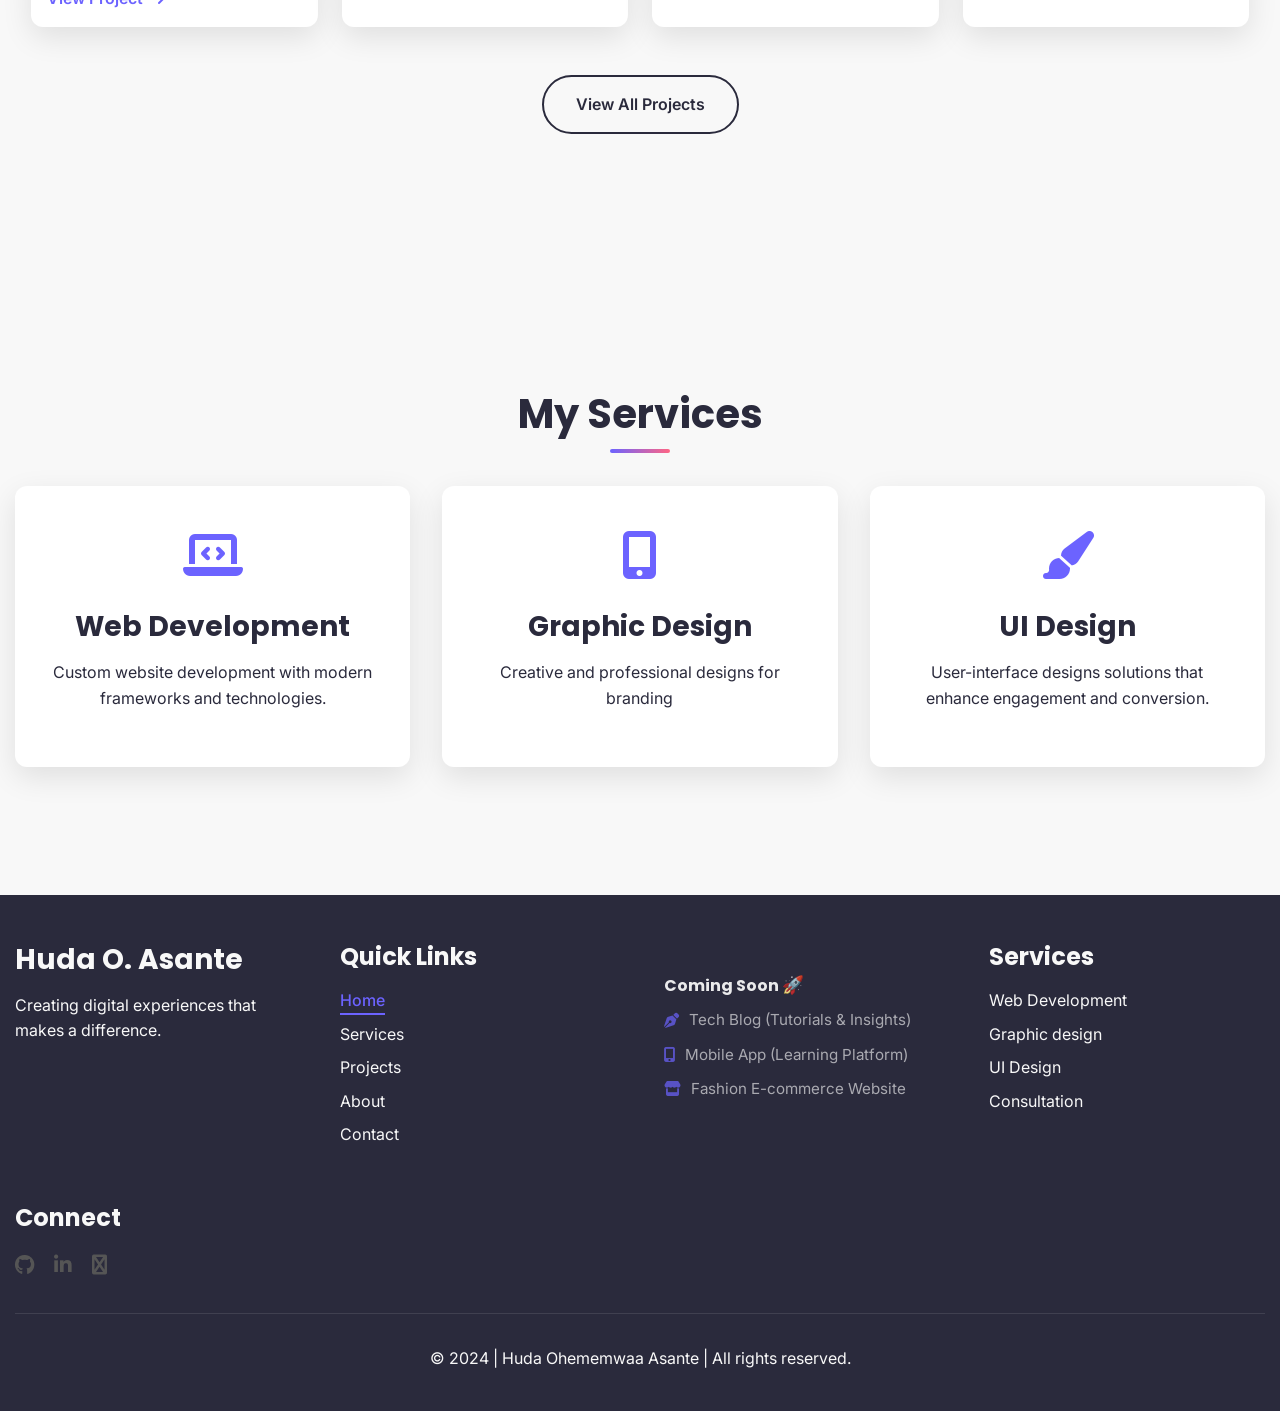
==== commit c49445b2: "project page updated" ====
--- a/index.html
+++ b/index.html
@@ -167,13 +167,23 @@
                     </ul>
                 </div>
                 <div class="footer-coming-soon">
-                    <h4>Coming Soon</h4>
-                    <ul>
-                     <li>Blog</li>
-                     <li>Mobile App</li>
-                     <li>Fashion website</li>
-                    </ul>
-                </div>
+  <h4>Coming Soon <span class="soon-badge">🚀</span></h4>
+  <ul class="coming-soon-list">
+    <li>
+      <i class="fas fa-pen-nib"></i>
+      <span>Tech Blog (Tutorials & Insights)</span>
+    </li>
+    <li>
+      <i class="fas fa-mobile-alt"></i>
+      <span>Mobile App (Learning Platform)</span>
+    </li>
+    <li>
+      <i class="fas fa-store"></i>
+      <span>Fashion E-commerce Website</span>
+    </li>
+  </ul>
+</div>
+
                 <div>
                     <h4>Services</h4>
                     <ul class="footer-links">
@@ -222,6 +232,11 @@
         I can help you explore projects, skills, or contact details.
       </div>
     </div>
+    <form class="ai-input" id="aiForm" autocomplete="off">
+  <input type="text" id="aiText" placeholder="Type here… e.g., show projects" aria-label="Chat input" />
+  <button type="submit" aria-label="Send">Send</button>
+</form>
+
 
     <div class="ai-options">
       <button data-action="projects">View Projects</button>
--- a/assets/css/style.css
+++ b/assets/css/style.css
@@ -1236,4 +1236,31 @@
 .section-title{
   scroll-margin-top: 120px;
 }
-
+.footer-coming-soon .soon-badge {
+  font-size: 1.1rem;
+}
+
+.coming-soon-list {
+  list-style: none;
+  padding: 0;
+  margin: 0;
+}
+
+.coming-soon-list li {
+  display: flex;
+  align-items: center;
+  gap: 10px;
+  margin-bottom: 10px;
+  color: rgba(255,255,255,0.85);
+  font-size: 0.95rem;
+}
+
+.coming-soon-list i {
+  color: var(--color-primary);
+  font-size: 0.95rem;
+}
+.coming-soon-list li:hover {
+  transform: translateX(4px);
+  transition: 0.3s ease;
+  color: #fff;
+}
--- a/assets/css/ai.css
+++ b/assets/css/ai.css
@@ -118,3 +118,24 @@
 .ai-voice:hover {
   transform: scale(1.15);
 }
+.ai-input{
+  display:flex;
+  gap:10px;
+  padding:10px;
+  border-top:1px solid rgba(255,255,255,0.08);
+}
+.ai-input input{
+  flex:1;
+  padding:10px 12px;
+  border-radius:12px;
+  border:1px solid rgba(255,255,255,0.15);
+  background:rgba(255,255,255,0.06);
+  color:#fff;
+  outline:none;
+}
+.ai-input button{
+  padding:10px 14px;
+  border-radius:12px;
+  border:none;
+  cursor:pointer;
+}
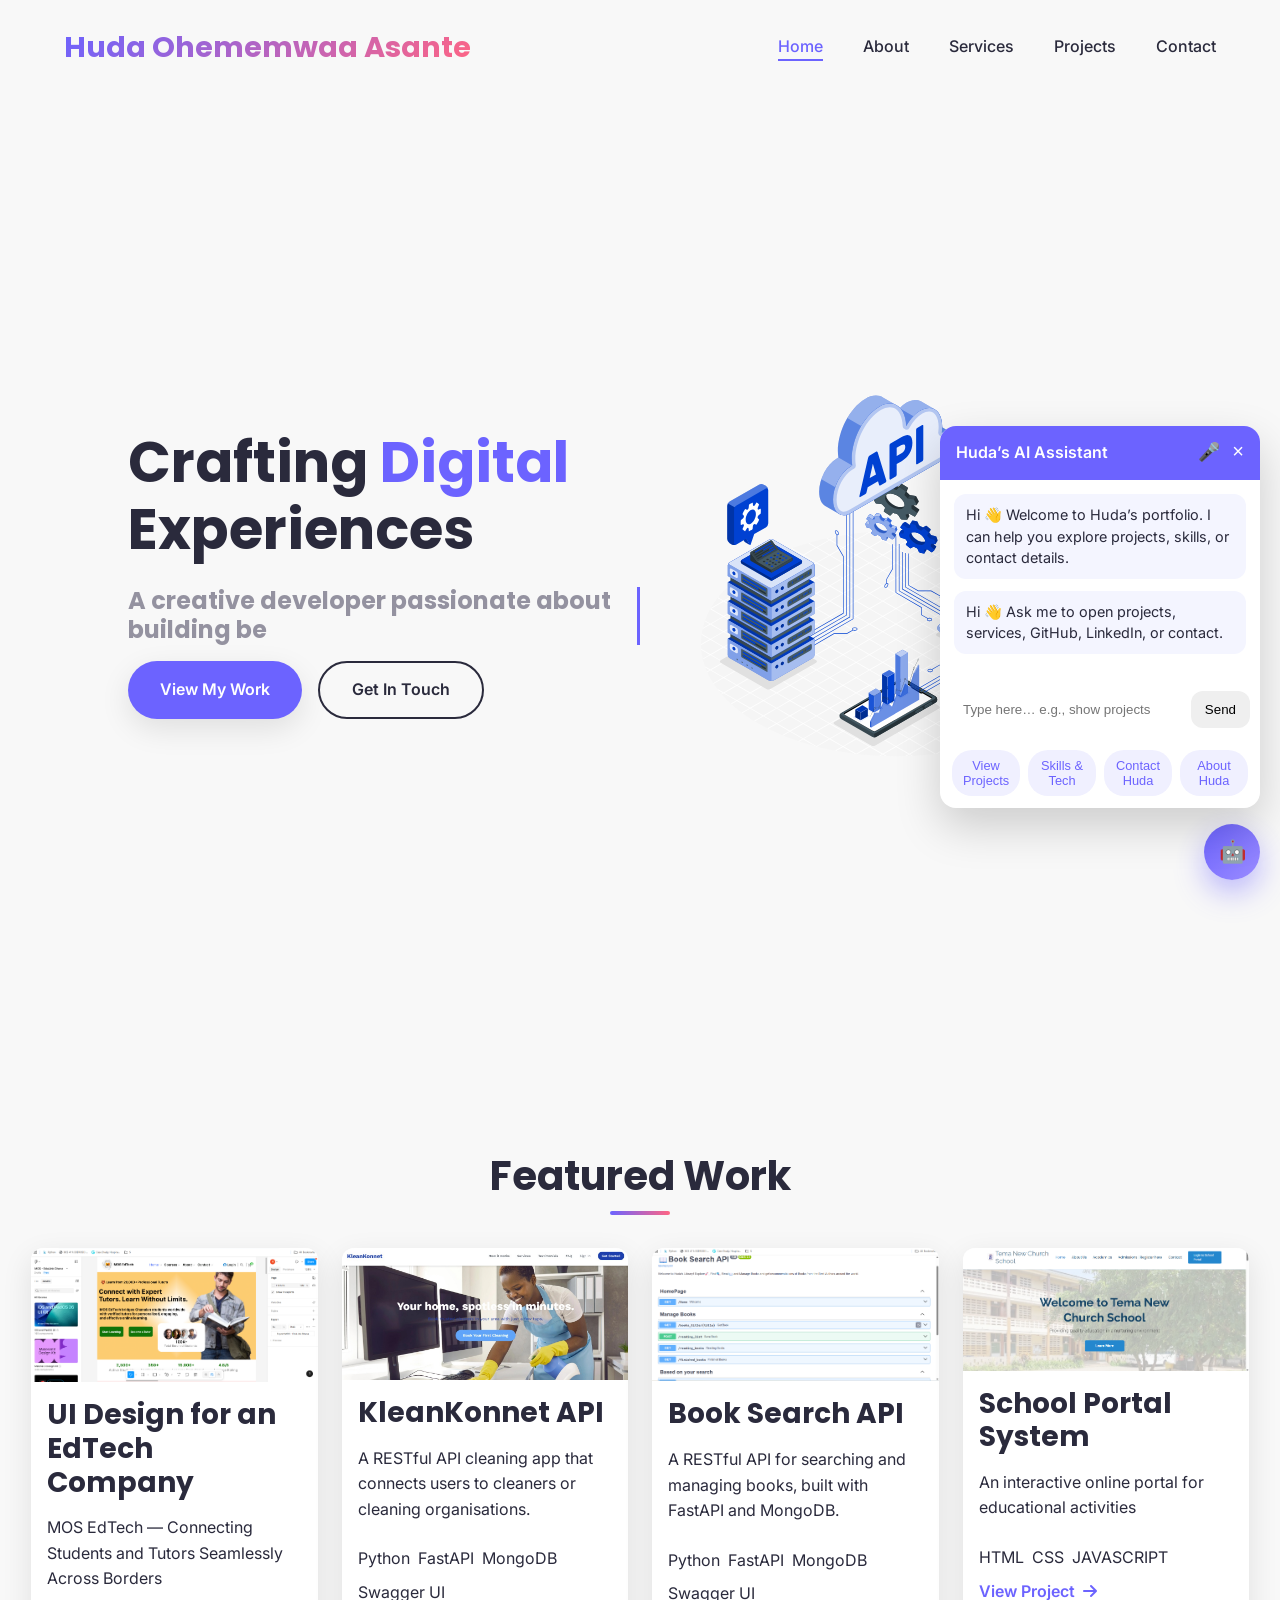
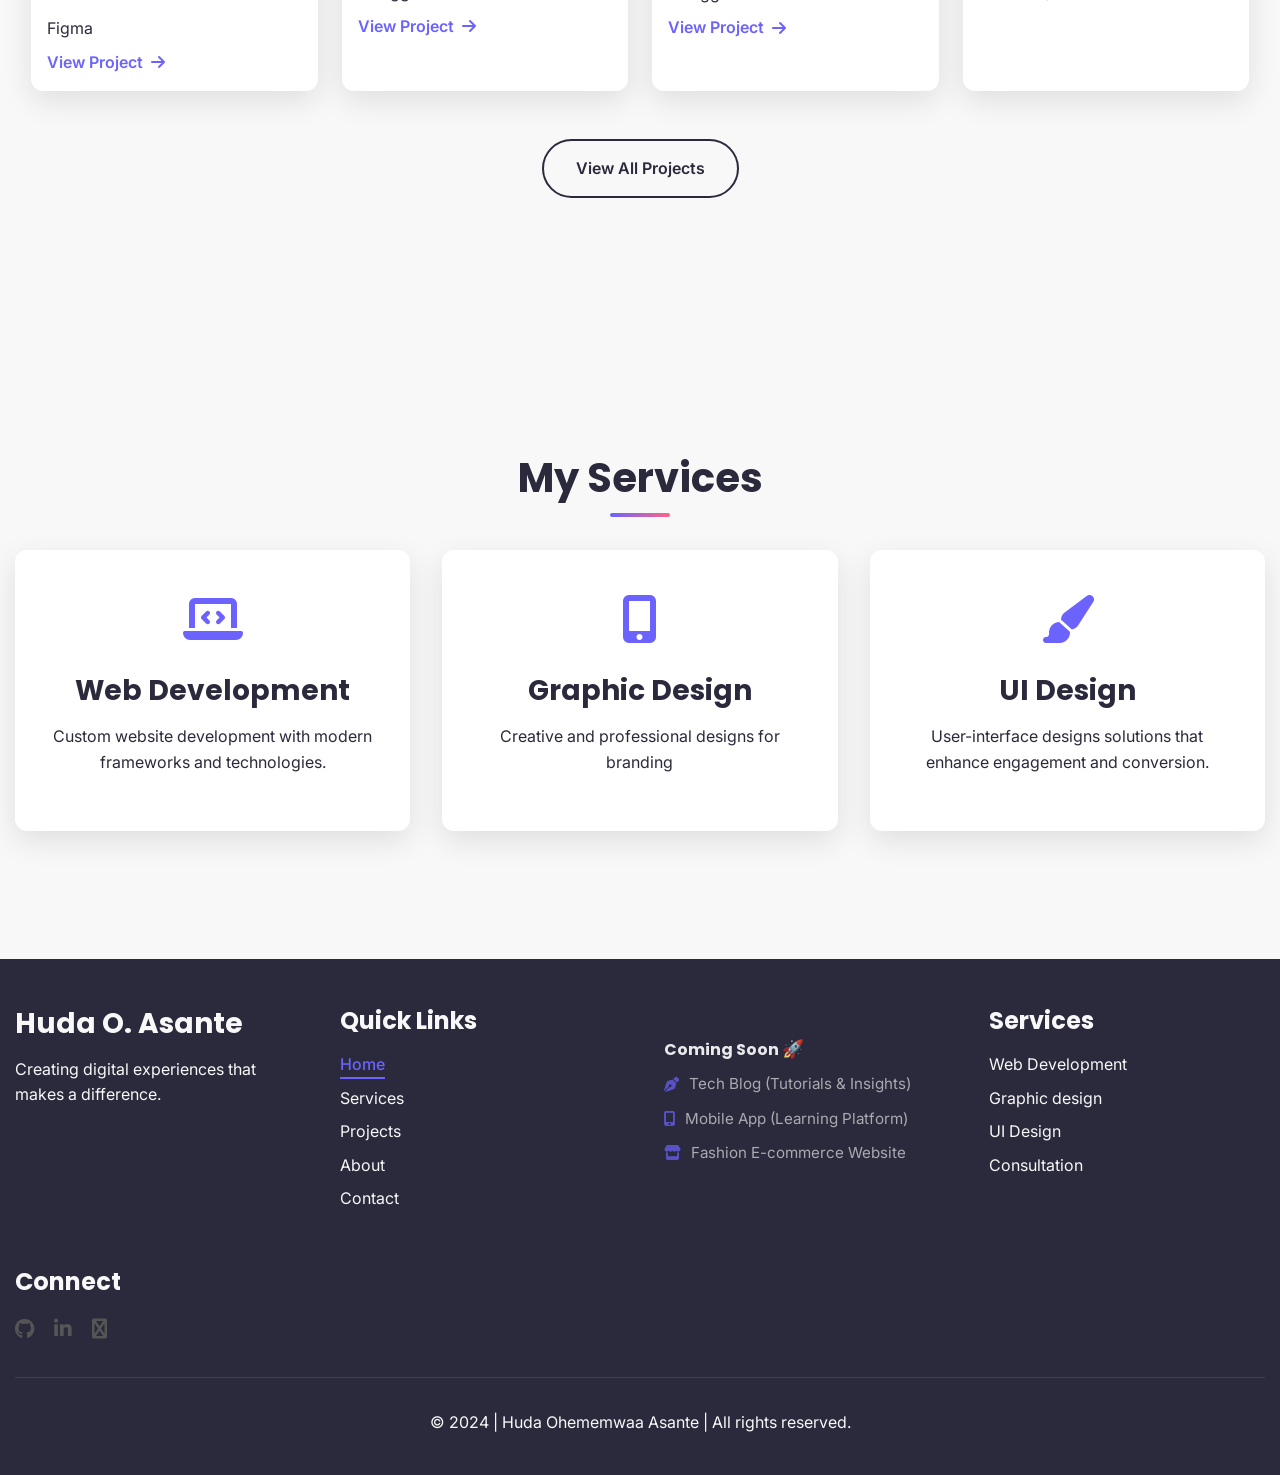
==== commit 521f26d7: "Updated portfolio files" ====
--- a/index.html
+++ b/index.html
@@ -16,6 +16,11 @@
     <div class="nav-brand">
       <a href="index.html">Huda Ohememwaa Asante</a>
     </div>
+
+    <div class="menu-toggle" id="menu-toggle">
+        ☰
+    </div>
+
     
             <ul class="nav-menu" id="nav-links">
                 <li class="nav-item"><a href="index.html" class="nav-link active">Home</a></li>
@@ -255,5 +260,13 @@
     once: true        
   });
 </script>
+<script>
+    const menuToggle = document.getElementById("menu-toggle");
+    const navbar = document.getElementById("navbar");
+
+    menuToggle.addEventListener("click", () => {
+        navbar.classList.toggle("active");
+    });
+</script>
 </body>
 </html>   
--- a/assets/css/style.css
+++ b/assets/css/style.css
@@ -306,7 +306,6 @@
     align-items: center;
     justify-content: space-between;
     padding: 0 10%;
-    margin-top: 60px;
 }
 
 .hero-content {
@@ -969,26 +968,6 @@
     .hamburger {
         display: flex;
     }
-    
-    .nav-menu {
-        position: fixed;
-        left: -100%;
-        top: 0;
-        flex-direction: column;
-        background-color: var(--color-lighter);
-        width: 100%;
-        height: 100vh;
-        text-align: center;
-        transition: 0.3s;
-        padding: 5rem 0;
-        gap: 2rem;
-        box-shadow: var(--shadow-dark);
-    }
-    
-    .nav-menu.active {
-        left: 0;
-    }
-    
     .projects-grid,
     .services-grid,
     .testimonials-grid {
@@ -1189,9 +1168,7 @@
   opacity: 0.7;
   margin-bottom: 0.4rem;
 }
-/* =========================
-   CONTACT PAGE: FIX EDGE ISSUE
-========================= */
+/*CONTACT PAGE */
 .contact-page .contact-wrap{
   max-width: 1100px;
   margin: 0 auto;
@@ -1264,3 +1241,111 @@
   transition: 0.3s ease;
   color: #fff;
 }
+:root{
+  --nav-h: 90px; 
+}
+
+body{
+  padding-top: var(--nav-h);
+}
+@media (max-width: 768px){
+  body{
+    padding-top: var(--nav-h);
+  }
+}
+/*MOBILE NAV MENU */
+.navbar{
+  position: fixed; 
+  top: 0;
+  left: 0;
+  width: 100%;
+  z-index: 9999; 
+}
+
+/* Desktop default */
+.nav-menu{
+  list-style: none;
+}
+
+/* Mobile menu behavior */
+@media (max-width: 768px){
+  .nav-menu{
+    position: fixed;
+    top: var(--nav-h);
+    left: 0;
+    right: 0;
+    flex-direction: column;
+    gap: 1rem;
+
+    padding: 1.2rem 1.5rem;
+    background: #ffffff;
+    border-top: 1px solid rgba(0,0,0,0.06);
+    box-shadow: 0 10px 25px rgba(0,0,0,0.08);
+    z-index: 9998;
+  }
+
+  .nav-menu.active{
+    display: flex;           
+  }
+
+  .nav-item a{
+    display: block;
+    padding: 0.8rem 0;
+  }
+
+  .hamburger{
+    display: block;
+    cursor: pointer;
+  }
+}
+header {
+    display: flex;
+    justify-content: space-between;
+    align-items: center;
+    padding: 15px 30px;
+}
+
+nav ul {
+    display: flex;
+    gap: 20px;
+    list-style: none;
+}
+
+nav a {
+    text-decoration: none;
+    font-weight: 500;
+}
+
+.menu-toggle {
+    display: none;
+    font-size: 28px;
+    cursor: pointer;
+}
+@media (max-width: 768px) {
+
+    nav {
+        position: absolute;
+        top: 70px;
+        right: 0;
+        background: white;
+        width: 100%;
+        display: none;
+        flex-direction: column;
+        text-align: center;
+        padding: 20px 0;
+        box-shadow: 0 5px 10px rgba(0,0,0,0.1);
+    }
+
+    nav ul {
+        flex-direction: column;
+        gap: 15px;
+    }
+
+    .menu-toggle {
+        display: block;
+    }
+
+    nav.active {
+        display: flex;
+    }
+}
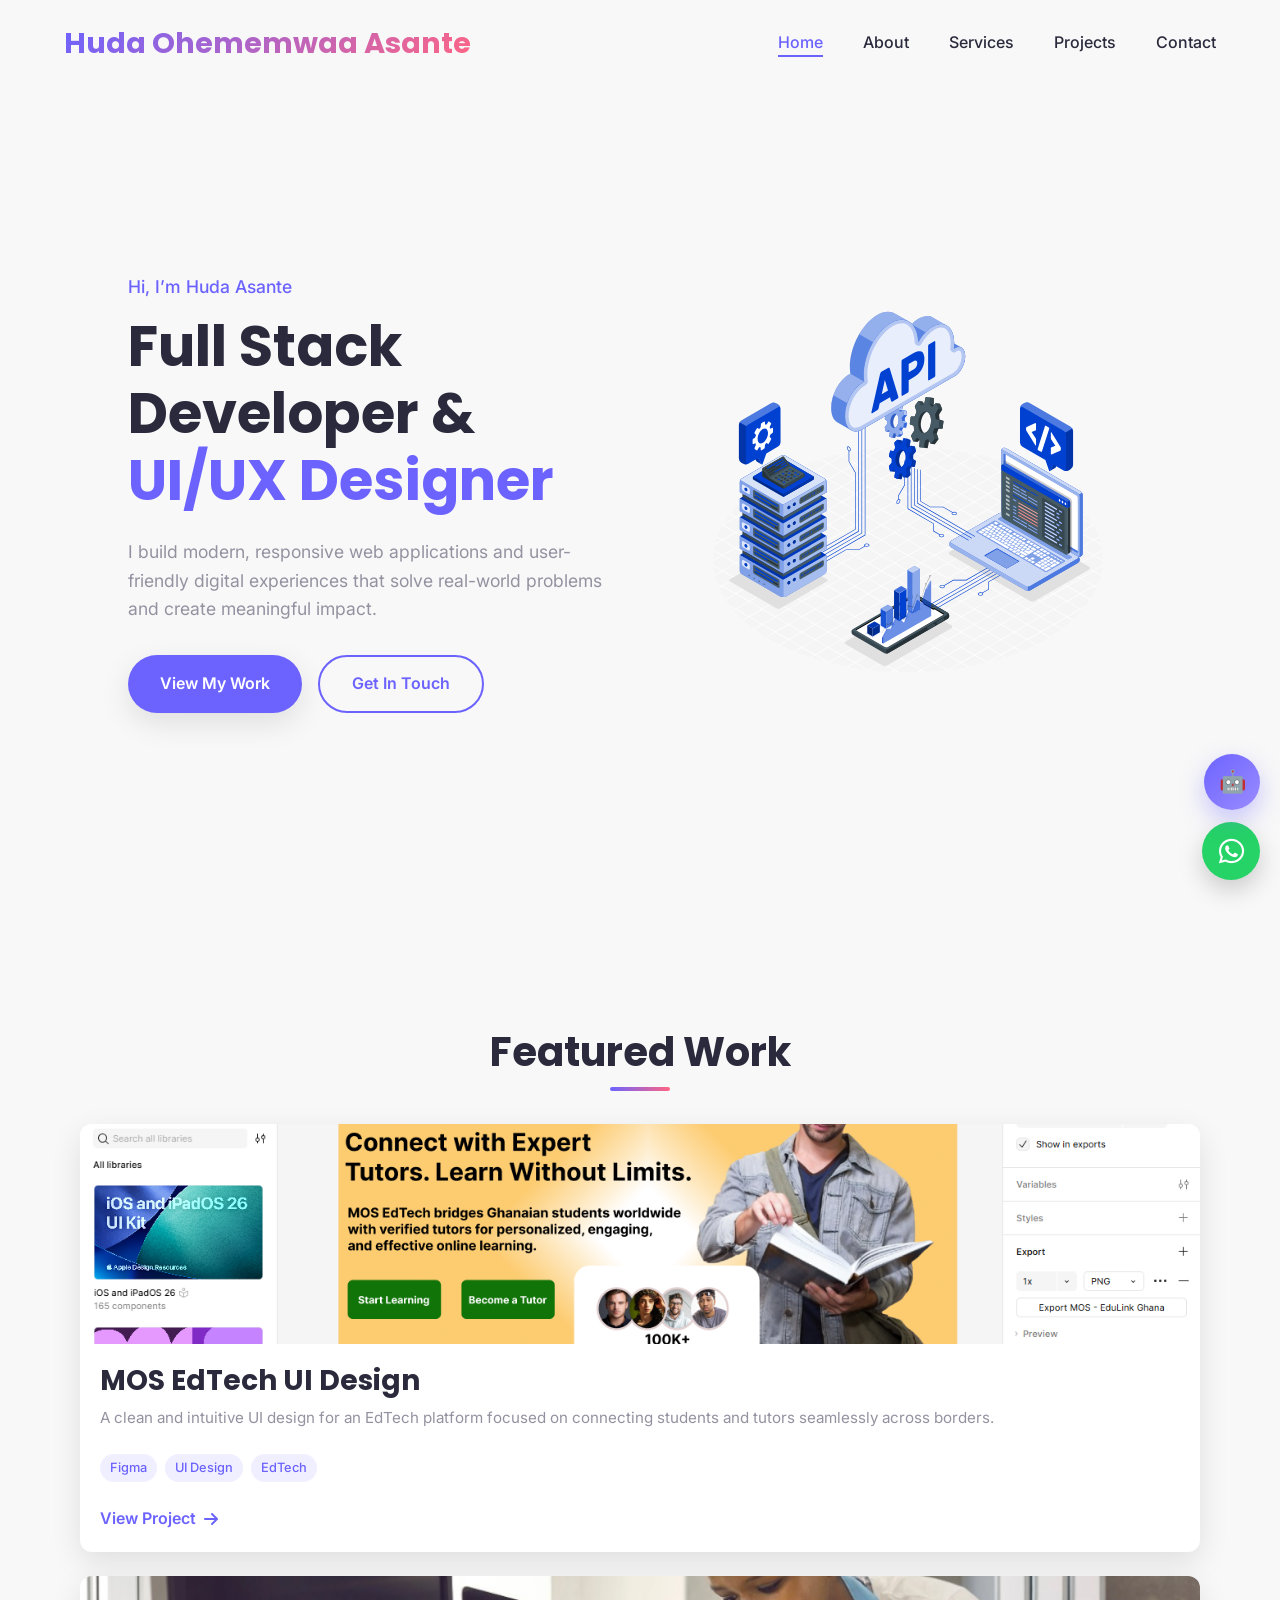
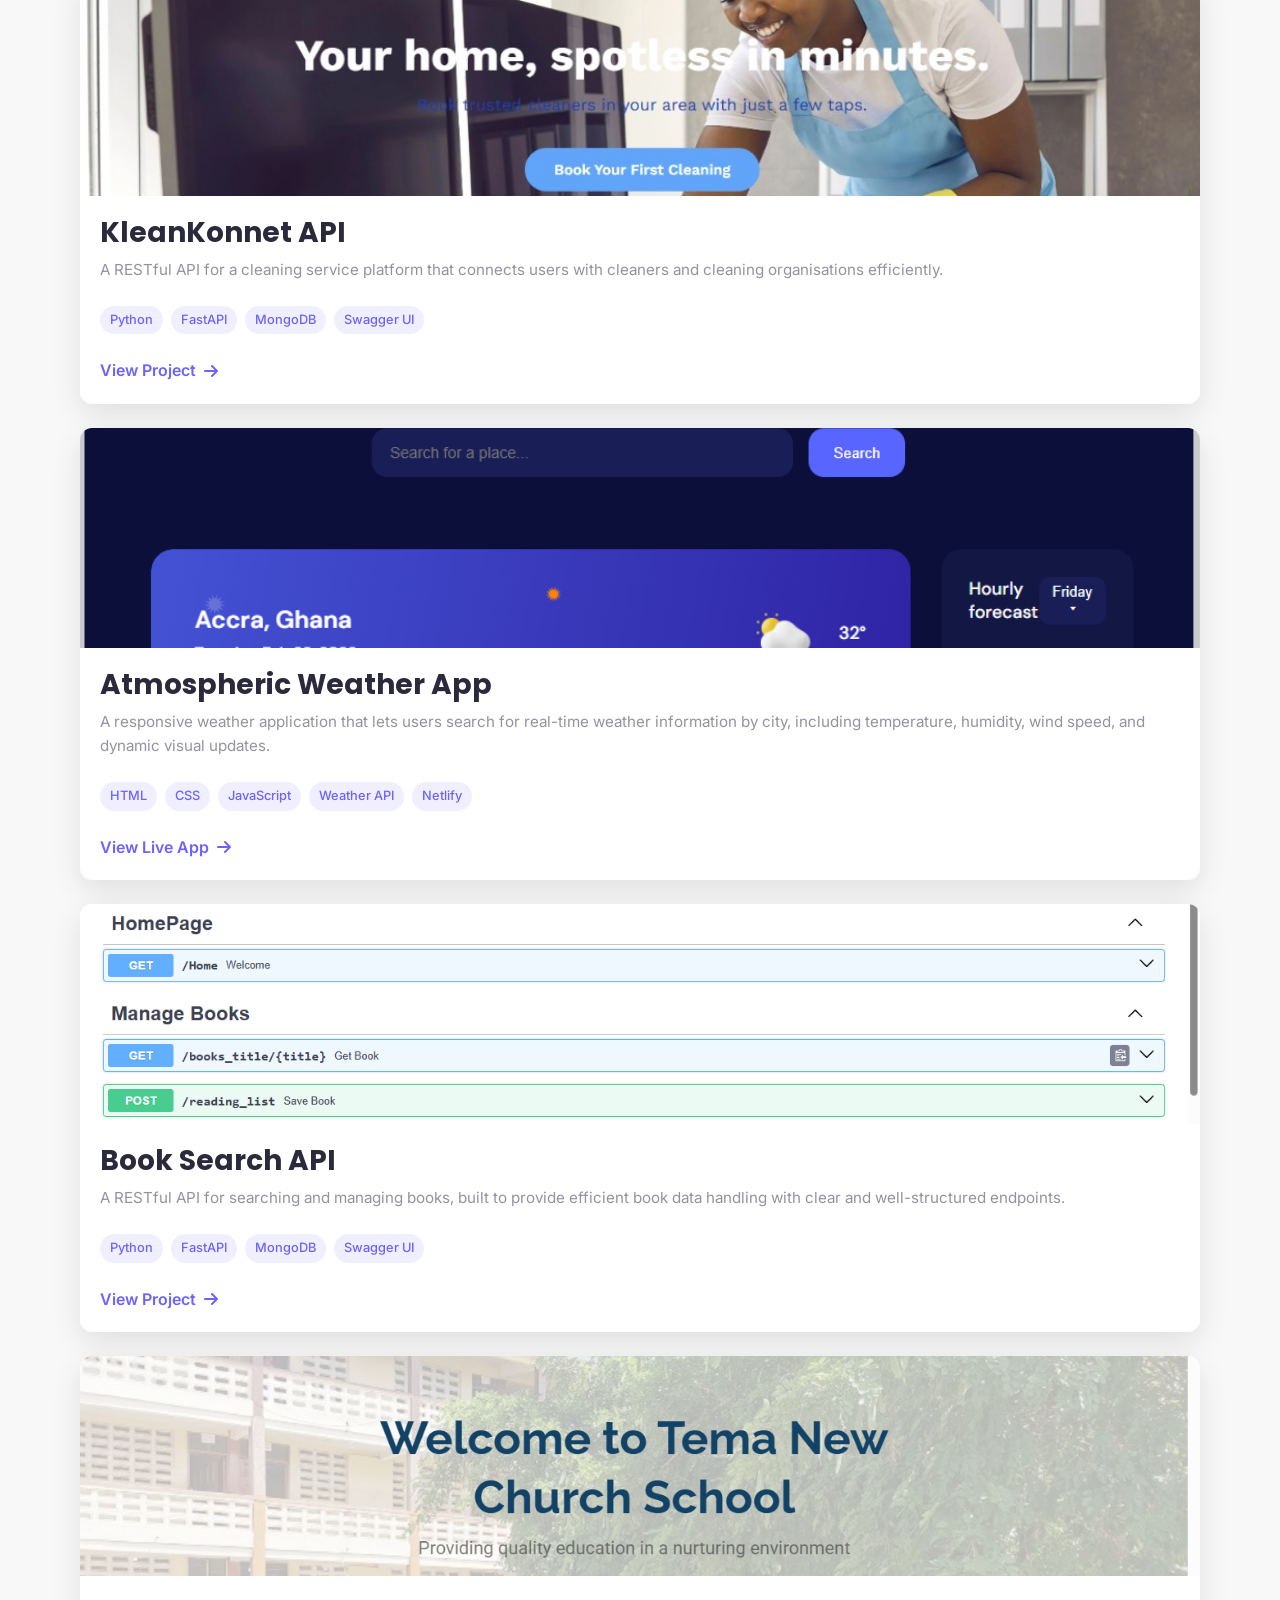
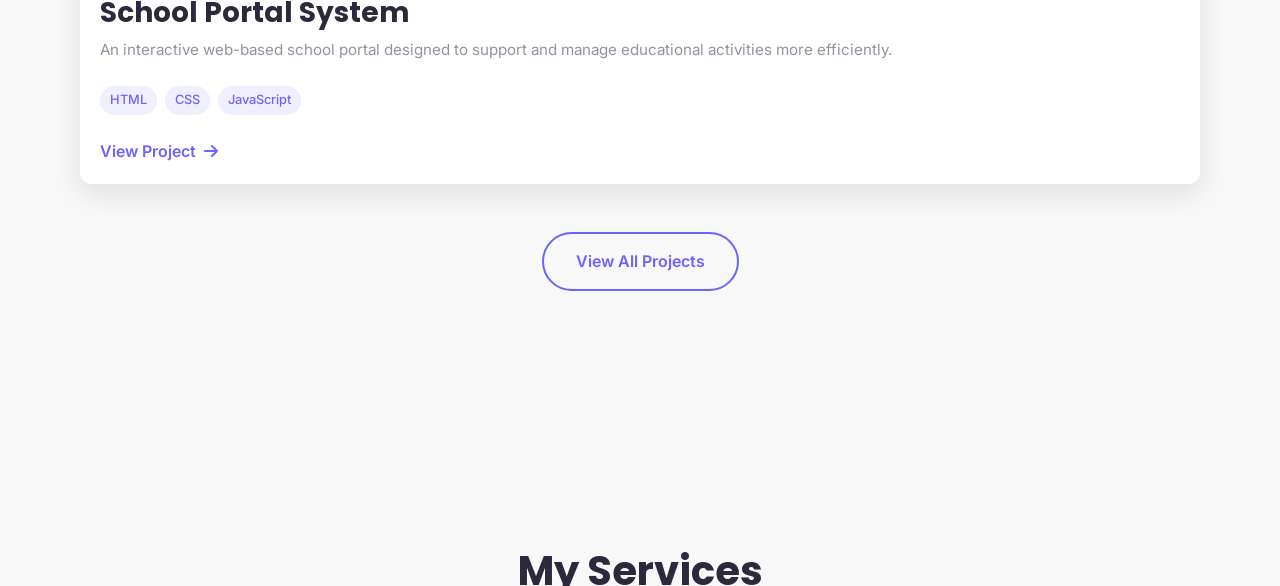
==== commit ceb2c2c5: "updates" ====
--- a/index.html
+++ b/index.html
@@ -1,272 +1,421 @@
 <!DOCTYPE html>
 <html lang="en">
 <head>
-    <meta charset="UTF-8">
-    <meta name="viewport" content="width=device-width, initial-scale=1.0">
-    <title>Huda Ohememwaa Asante | Creative Developer</title>
-    <link href="https://fonts.googleapis.com/css2?family=Poppins:wght@400;500;600;700&family=Inter:wght@300;400;500;600&display=swap" rel="stylesheet">
-    <link rel="stylesheet" href="assets/css/style.css">
-    <link rel="stylesheet" href="assets/css/ai.css">
-    <link href="https://cdn.jsdelivr.net/npm/aos@2.3.4/dist/aos.css" rel="stylesheet">
-    <link rel="stylesheet" href="https://cdnjs.cloudflare.com/ajax/libs/font-awesome/6.4.0/css/all.min.css">
+  <meta charset="UTF-8" />
+  <meta name="viewport" content="width=device-width, initial-scale=1.0" />
+  <title>Huda Ohememwaa Asante | Full Stack Developer & UI/UX Designer</title>
+
+  <meta
+    name="description"
+    content="Portfolio of Huda Ohememwaa Asante, a Full Stack Developer and UI/UX Designer building modern, user-friendly digital experiences."
+  />
+
+  <link
+    href="https://fonts.googleapis.com/css2?family=Poppins:wght@400;500;600;700&family=Inter:wght@300;400;500;600&display=swap"
+    rel="stylesheet"
+  />
+  <link rel="stylesheet" href="assets/css/style.css" />
+  <link rel="stylesheet" href="assets/css/ai.css" />
+  <link
+    href="https://cdn.jsdelivr.net/npm/aos@2.3.4/dist/aos.css"
+    rel="stylesheet"
+  />
+  <link
+    rel="stylesheet"
+    href="https://cdnjs.cloudflare.com/ajax/libs/font-awesome/6.4.0/css/all.min.css"
+  />
 </head>
 <body>
-    <header>
-  <nav class="navbar">
-    <div class="nav-brand">
-      <a href="index.html">Huda Ohememwaa Asante</a>
+  <header>
+    <nav class="navbar">
+      <div class="nav-brand">
+        <a href="index.html">Huda Ohememwaa Asante</a>
+      </div>
+
+      <button class="hamburger" aria-label="Toggle navigation menu" aria-expanded="false" aria-controls="nav-links">
+        <span class="bar"></span>
+        <span class="bar"></span>
+        <span class="bar"></span>
+      </button>
+
+      <ul class="nav-menu" id="nav-links">
+        <li class="nav-item"><a href="index.html" class="nav-link active">Home</a></li>
+        <li class="nav-item"><a href="about.html" class="nav-link">About</a></li>
+        <li class="nav-item"><a href="services.html" class="nav-link">Services</a></li>
+        <li class="nav-item"><a href="projects.html" class="nav-link">Projects</a></li>
+        <li class="nav-item"><a href="contact.html" class="nav-link">Contact</a></li>
+      </ul>
+    </nav>
+  </header>
+
+  <main>
+    <section class="hero">
+      <div class="hero-content" data-aos="fade-right">
+        <p class="hero-intro">Hi, I’m Huda Asante</p>
+
+        <h1 class="hero-title">
+          Full Stack Developer & <span class="highlight">UI/UX Designer</span>
+        </h1>
+
+        <p class="hero-description">
+          I build modern, responsive web applications and user-friendly digital
+          experiences that solve real-world problems and create meaningful impact.
+        </p>
+
+        <div class="hero-buttons" data-aos="fade-up" data-aos-delay="300">
+          <a href="projects.html" class="btn btn-primary">View My Work</a>
+          <a href="contact.html" class="btn btn-secondary">Get In Touch</a>
+        </div>
+      </div>
+
+      <div class="hero-visual" data-aos="fade-left">
+        <img
+          src="assets/icons/developer.svg"
+          alt="Illustration of a developer working"
+          class="floating-img"
+        />
+      </div>
+    </section>
+
+    <section class="section">
+      <div class="container">
+        <h2 class="section-title">Featured Work</h2>
+
+        <div class="projects-grid">
+          <article class="project-card" data-category="design">
+            <img
+              src="assets/images/MOS.png"
+              alt="MOS EdTech UI design preview"
+              class="project-image"
+            />
+            <div class="project-content">
+              <h3>MOS EdTech UI Design</h3>
+              <p>
+                A clean and intuitive UI design for an EdTech platform focused on
+                connecting students and tutors seamlessly across borders.
+              </p>
+              <div class="project-tags">
+                <span>Figma</span>
+                <span>UI Design</span>
+                <span>EdTech</span>
+              </div>
+              <a
+                href="https://www.figma.com/design/dhvJja7qzyYzGbpIjLlBtr/EduLink?node-id=0-1&t=H5UYpR3024UYWeIs-1"
+                class="project-link"
+                target="_blank"
+                rel="noopener noreferrer"
+              >
+                View Project <i class="fas fa-arrow-right"></i>
+              </a>
+            </div>
+          </article>
+
+          <article class="project-card" data-category="backend">
+            <img
+              src="assets/images/KleanKonnet.jpeg"
+              alt="KleanKonnet API project preview"
+              class="project-image"
+            />
+            <div class="project-content">
+              <h3>KleanKonnet API</h3>
+              <p>
+                A RESTful API for a cleaning service platform that connects users
+                with cleaners and cleaning organisations efficiently.
+              </p>
+              <div class="project-tags">
+                <span>Python</span>
+                <span>FastAPI</span>
+                <span>MongoDB</span>
+                <span>Swagger UI</span>
+              </div>
+              <a
+                href="https://kleankonnect-api.onrender.com/docs"
+                class="project-link"
+                target="_blank"
+                rel="noopener noreferrer"
+              >
+                View Project <i class="fas fa-arrow-right"></i>
+              </a>
+            </div>
+          </article>
+
+          <article class="project-card" data-category="web">
+            <img
+              src="assets/images/weather.png"
+              alt="Atmospheric Weather App preview"
+              class="project-image"
+            />
+            <div class="project-content">
+              <h3>Atmospheric Weather App</h3>
+              <p>
+                A responsive weather application that lets users search for
+                real-time weather information by city, including temperature,
+                humidity, wind speed, and dynamic visual updates.
+              </p>
+              <div class="project-tags">
+                <span>HTML</span>
+                <span>CSS</span>
+                <span>JavaScript</span>
+                <span>Weather API</span>
+                <span>Netlify</span>
+              </div>
+              <a
+                href="https://atmospheric-weather.netlify.app/"
+                target="_blank"
+                rel="noopener noreferrer"
+                class="project-link"
+              >
+                View Live App <i class="fas fa-arrow-right"></i>
+              </a>
+            </div>
+          </article>
+
+          <article class="project-card" data-category="backend">
+            <img
+              src="assets/images/booksearch.png"
+              alt="Book Search API project preview"
+              class="project-image"
+            />
+            <div class="project-content">
+              <h3>Book Search API</h3>
+              <p>
+                A RESTful API for searching and managing books, built to provide
+                efficient book data handling with clear and well-structured
+                endpoints.
+              </p>
+              <div class="project-tags">
+                <span>Python</span>
+                <span>FastAPI</span>
+                <span>MongoDB</span>
+                <span>Swagger UI</span>
+              </div>
+              <a
+                href="https://github.com/Huda3-Asante/Book_Search.git"
+                class="project-link"
+                target="_blank"
+                rel="noopener noreferrer"
+              >
+                View Project <i class="fas fa-arrow-right"></i>
+              </a>
+            </div>
+          </article>
+
+          <article class="project-card" data-category="web">
+            <img
+              src="assets/images/schoolportal.png"
+              alt="School Portal System preview"
+              class="project-image"
+            />
+            <div class="project-content">
+              <h3>School Portal System</h3>
+              <p>
+                An interactive web-based school portal designed to support and
+                manage educational activities more efficiently.
+              </p>
+              <div class="project-tags">
+                <span>HTML</span>
+                <span>CSS</span>
+                <span>JavaScript</span>
+              </div>
+              <a href="./tema new church school/index.html" class="project-link">
+                View Project <i class="fas fa-arrow-right"></i>
+              </a>
+            </div>
+          </article>
+        </div>
+
+        <div class="text-center mt-3">
+          <a href="projects.html" class="btn btn-secondary">View All Projects</a>
+        </div>
+      </div>
+    </section>
+
+    <section class="section bg-light">
+      <div class="container">
+        <h2 class="section-title">My Services</h2>
+
+        <div class="services-grid">
+          <div class="service-card">
+            <div class="service-icon">
+              <i class="fas fa-laptop-code"></i>
+            </div>
+            <h3>Web Development</h3>
+            <p>
+              I build responsive and functional websites using modern tools and
+              technologies tailored to user and business needs.
+            </p>
+          </div>
+
+          <div class="service-card">
+            <div class="service-icon">
+              <i class="fas fa-mobile-alt"></i>
+            </div>
+            <h3>Graphic Design</h3>
+            <p>
+              I create clean and professional visual designs for branding,
+              promotion, and digital communication.
+            </p>
+          </div>
+
+          <div class="service-card">
+            <div class="service-icon">
+              <i class="fas fa-paint-brush"></i>
+            </div>
+            <h3>UI Design</h3>
+            <p>
+              I design user interfaces that are visually appealing, intuitive,
+              and focused on better engagement and usability.
+            </p>
+          </div>
+        </div>
+      </div>
+    </section>
+  </main>
+
+  <footer class="footer">
+    <div class="container">
+      <div class="footer-content">
+        <div>
+          <h3>Huda O. Asante</h3>
+          <p>Creating digital experiences that make a difference.</p>
+        </div>
+
+        <div>
+          <h4>Quick Links</h4>
+          <ul class="footer-links">
+            <li><a href="index.html" class="nav-link active">Home</a></li>
+            <li><a href="services.html">Services</a></li>
+            <li><a href="projects.html">Projects</a></li>
+            <li><a href="about.html">About</a></li>
+            <li><a href="contact.html">Contact</a></li>
+          </ul>
+        </div>
+
+        <div class="footer-coming-soon">
+          <h4>Coming Soon <span class="soon-badge">🚀</span></h4>
+          <ul class="coming-soon-list">
+            <li>
+              <i class="fas fa-pen-nib"></i>
+              <span>Tech Blog (Tutorials & Insights)</span>
+            </li>
+            <li>
+              <i class="fas fa-mobile-alt"></i>
+              <span>Mobile App (Learning Platform)</span>
+            </li>
+            <li>
+              <i class="fas fa-store"></i>
+              <span>Fashion E-commerce Website</span>
+            </li>
+          </ul>
+        </div>
+
+        <div>
+          <h4>Services</h4>
+          <ul class="footer-links">
+            <li><a href="service-details.html">Web Development</a></li>
+            <li><a href="service-details.html">Graphic Design</a></li>
+            <li><a href="service-details.html">UI Design</a></li>
+            <li><a href="service-details.html">Consultation</a></li>
+          </ul>
+        </div>
+
+        <div>
+          <h4>Connect</h4>
+          <div class="social-links">
+            <a
+              href="https://github.com/Huda3-Asante"
+              target="_blank"
+              rel="noopener noreferrer"
+              title="GitHub"
+              aria-label="GitHub"
+            >
+              <i class="fab fa-github"></i>
+            </a>
+
+            <a
+              href="https://www.linkedin.com/in/hudaasante"
+              target="_blank"
+              rel="noopener noreferrer"
+              title="LinkedIn"
+              aria-label="LinkedIn"
+            >
+              <i class="fab fa-linkedin-in"></i>
+            </a>
+
+            <a
+              href="mailto:asantehuda@gmail.com"
+              title="Email"
+              aria-label="Email"
+            >
+              <i class="fas fa-envelope"></i>
+            </a>
+          </div>
+        </div>
+      </div>
+
+      <div class="footer-bottom">
+        <p>&copy; 2026 Huda Ohememwaa Asante. All rights reserved.</p>
+      </div>
     </div>
-
-    <div class="menu-toggle" id="menu-toggle">
-        ☰
-    </div>
-
-    
-            <ul class="nav-menu" id="nav-links">
-                <li class="nav-item"><a href="index.html" class="nav-link active">Home</a></li>
-                <li class="nav-item"><a href="about.html">About</a></li>
-                <li class="nav-item"><a href="services.html">Services</a></li>
-                <li class="nav-item"><a href="projects.html">Projects</a></li>
-                <li class="nav-item"><a href="contact.html">Contact</a></li>
-            </ul>
-    <div class="hamburger">
-      <span class="bar"></span>
-      <span class="bar"></span>
-      <span class="bar"></span>
-    </div>
-  </nav>
-</header>
-    <section class="hero">
-          <div class="hero-content" data-aos="fade-right">
-            <h1 class="hero-title">
-              Crafting <span class="highlight">Digital</span> Experiences
-            </h1>
-             <h2 class="typing-text"><span class="sr-only">A </span></h2>
-             <div class="hero-buttons" data-aos="fade-up" data-aos-delay="300">
-                <a href="projects.html" class="btn btn-primary">View My Work</a>
-                <a href="contact.html" class="btn btn-secondary">Get In Touch</a>
-            </div>
-        </div>
-        
-          <div class="hero-visual" data-aos="fade-left">
-           <img src="assets/icons/developer.svg" alt="Developer illustration" class="floating-img">
-        </div>
-
-    </section>
-
-    <section class="section">
-        <div class="container">
-            <h2 class="section-title">Featured Work</h2>
-            <div class="projects-grid">
-
-                <article class="project-card" data-category="web">
-                    <img src="assets/images/MOS.png" alt="Project 1" class="project-image">
-                    <div class="project-content">
-                        <h3>UI Design for an EdTech Company</h3>
-                        <p>MOS EdTech — Connecting Students and Tutors Seamlessly Across Borders</p>
-                        <div class="project-tags">
-                            <span>  Figma</span>
-                        </div>
-                        <a href="https://www.figma.com/design/dhvJja7qzyYzGbpIjLlBtr/EduLink?node-id=0-1&t=H5UYpR3024UYWeIs-1" class="project-link">View Project <i class="fas fa-arrow-right"></i></a>
-                    </div>
-                </article>
-
-
-                <article class="project-card" data-category="web">
-                    <img src="assets/images/KleanKonnet.jpeg" alt="Project 1" class="project-image">
-                    <div class="project-content">
-                        <h3>KleanKonnet API</h3>
-                        <p>A RESTful API cleaning app that connects users to cleaners or cleaning organisations.</p>
-                        <div class="project-tags">
-                            <span>Python</span>
-                            <span>FastAPI</span>
-                            <span>MongoDB</span>
-                            <span>Swagger UI</span>
-                        </div>
-                        <a href="https://kleankonnect-api.onrender.com/docs" class="project-link">View Project <i class="fas fa-arrow-right"></i></a>
-                    </div>
-                </article>
-                
-
-                <article class="project-card" data-category="web">
-                    <img src="assets/images/booksearch.png" alt="Project 1" class="project-image">
-                    <div class="project-content">
-                        <h3>Book Search API</h3>
-                        <p>A RESTful API for searching and managing books, built with FastAPI and MongoDB.</p>
-                        <div class="project-tags">
-                            <span>Python</span>
-                            <span>FastAPI</span>
-                            <span>MongoDB</span>
-                            <span>Swagger UI</span>
-                        </div>
-                        <a href="https://github.com/Huda3-Asante/Book_Search.git" class="project-link">View Project <i class="fas fa-arrow-right"></i></a>
-                    </div>
-                </article>
-
-                <article class="project-card" data-category="app">
-                    <img src="assets/images/schoolportal.png" alt="Project 2" class="project-image">
-                    <div class="project-content">
-                        <h3>School Portal System</h3>
-                        <p>An interactive online portal for educational activities</p>
-                        <div class="project-tags">
-                            <span>HTML</span>
-                            <span>CSS</span>
-                            <span>JAVASCRIPT</span>
-                        </div>
-                        <a href="./tema new church school/index.html" class="project-link">View Project <i class="fas fa-arrow-right"></i></a>
-                    </div>
-                </article>
-            </div>
-            <div class="text-center mt-3">
-                <a href="projects.html" class="btn btn-secondary">View All Projects</a>
-            </div>
-        </div>
-    </section>
-
-    <section class="section bg-light">
-        <div class="container">
-            <h2 class="section-title">My Services</h2>
-            <div class="services-grid">
-                <div class="service-card">
-                    <div class="service-icon">
-                        <i class="fas fa-laptop-code"></i>
-                    </div>
-                    <h3>Web Development</h3>
-                    <p>Custom website development with modern frameworks and technologies.</p>
-                </div>
-
-                <div class="service-card">
-                    <div class="service-icon">
-                        <i class="fas fa-mobile-alt"></i>
-                    </div>
-                    <h3>Graphic Design</h3>
-                    <p>Creative and professional designs for branding</p>
-                </div>
-
-                <div class="service-card">
-                    <div class="service-icon">
-                        <i class="fas fa-paint-brush"></i>
-                    </div>
-                    <h3>UI Design</h3>
-                    <p>User-interface designs solutions that enhance engagement and conversion.</p>
-                </div>
-            </div>
-        </div>
-    </section>
-
-    <footer class="footer">
-        <div class="container">
-            <div class="footer-content">
-                <div>
-                    <h3>Huda O. Asante</h3>
-                    <p>Creating digital experiences that makes a difference.</p>
-                </div>
-                <div>
-                    <h4>Quick Links</h4>
-                    <ul class="footer-links">
-                        <li><a href="index.html" class="nav-link active">Home</a></li>
-                        <li><a href="services.html">Services</a></li>
-                        <li><a href="projects.html">Projects</a></li>
-                        <li><a href="about.html">About</a></li>
-                        <li><a href="contact.html">Contact</a></li>
-                    </ul>
-                </div>
-                <div class="footer-coming-soon">
-  <h4>Coming Soon <span class="soon-badge">🚀</span></h4>
-  <ul class="coming-soon-list">
-    <li>
-      <i class="fas fa-pen-nib"></i>
-      <span>Tech Blog (Tutorials & Insights)</span>
-    </li>
-    <li>
-      <i class="fas fa-mobile-alt"></i>
-      <span>Mobile App (Learning Platform)</span>
-    </li>
-    <li>
-      <i class="fas fa-store"></i>
-      <span>Fashion E-commerce Website</span>
-    </li>
-  </ul>
-</div>
-
-                <div>
-                    <h4>Services</h4>
-                    <ul class="footer-links">
-                        <li><a href="service-details.html">Web Development</a></li>
-                        <li><a href="service-details.html">Graphic design</a></li>
-                        <li><a href="service-details.html">UI Design</a></li>
-                        <li><a href="service-details.html">Consultation</a></li>    
-                    </ul>
-                </div>
-                <div>
-                    <h4>Connect</h4>
-                     <div class="social-links">
-                        <a href="https://github.com/Huda3-Asante" target="_blank" title="GitHub">
-                            <i class="fab fa-github"></i>
-                        </a>
-                        <a href="https://www.linkedin.com/in/hudaasante" target="_blank" title="LinkedIn">
-                            <i class="fab fa-linkedin-in"></i>
-                        </a>
-                        <a href="https://mail.google.com/mail/u/0/#inbox" target="_blank" title="Email">
-                            <i class="fab fa-envelope"></i>
-                        </a>
-                    </div>
-                </div>
-            </div>
-            <div class="footer-bottom">
-                <p>&copy; 2024 | Huda Ohememwaa Asante | All rights reserved.</p>
-            </div>
-        </div>
-    </footer>
-<!-- AI Portfolio Assistant -->
-<div class="ai-chatbot">
-  <button class="ai-toggle" aria-label="Open AI assistant">🤖</button>
-
-  <div class="ai-chatbox">
-    <div class="ai-header">
-  <span>Huda’s AI Assistant</span>
-  <div>
-    <button class="ai-voice" title="Talk to assistant">🎤</button>
-    <button class="ai-close">&times;</button>
-  </div>
-</div>
-
-    <div class="ai-messages" id="aiMessages">
-      <div class="ai-message bot">
-        Hi 👋 Welcome to Huda’s portfolio.  
-        I can help you explore projects, skills, or contact details.
-      </div>
-    </div>
-    <form class="ai-input" id="aiForm" autocomplete="off">
-  <input type="text" id="aiText" placeholder="Type here… e.g., show projects" aria-label="Chat input" />
-  <button type="submit" aria-label="Send">Send</button>
-</form>
-
-
-    <div class="ai-options">
-      <button data-action="projects">View Projects</button>
-      <button data-action="skills">Skills & Tech</button>
-      <button data-action="contact">Contact Huda</button>
-      <button data-action="about">About Huda</button>
+  </footer>
+
+  <!-- AI Portfolio Assistant -->
+  <div class="ai-chatbot">
+    <button class="ai-toggle" aria-label="Open AI assistant">🤖</button>
+
+    <div class="ai-chatbox">
+      <div class="ai-header">
+        <span>Huda’s AI Assistant</span>
+        <div>
+          <button class="ai-voice" title="Talk to assistant">🎤</button>
+          <button class="ai-close" aria-label="Close AI assistant">&times;</button>
+        </div>
+      </div>
+
+      <div class="ai-messages" id="aiMessages">
+        <div class="ai-message bot">
+          Hi 👋 Welcome to Huda’s portfolio.
+          I can help you explore projects, skills, or contact details.
+        </div>
+      </div>
+
+      <form class="ai-input" id="aiForm" autocomplete="off">
+        <input
+          type="text"
+          id="aiText"
+          placeholder="Type here… e.g., show projects"
+          aria-label="Chat input"
+        />
+        <button type="submit" aria-label="Send">Send</button>
+      </form>
+
+      <div class="ai-options">
+        <button data-action="projects">View Projects</button>
+        <button data-action="skills">Skills & Tech</button>
+        <button data-action="contact">Contact Huda</button>
+        <button data-action="about">About Huda</button>
+      </div>
     </div>
   </div>
-</div>
-    <script src="assets/js/script.js"></script>
-    <script src="assets/js/ai.js"></script>
-<script src="https://cdn.jsdelivr.net/npm/aos@2.3.4/dist/aos.js"></script>
-<script>
-  AOS.init({
-    duration: 1000, 
-    once: true        
-  });
-</script>
-<script>
-    const menuToggle = document.getElementById("menu-toggle");
-    const navbar = document.getElementById("navbar");
-
-    menuToggle.addEventListener("click", () => {
-        navbar.classList.toggle("active");
+
+  <script src="assets/js/script.js"></script>
+  <script src="assets/js/ai.js"></script>
+  <script src="https://cdn.jsdelivr.net/npm/aos@2.3.4/dist/aos.js"></script>
+
+  <script>
+    AOS.init({
+      duration: 1000,
+      once: true
     });
-</script>
+  </script>
+  <a
+  href="https://wa.me/233559815445"
+  class="whatsapp-float"
+  target="_blank"
+  rel="noopener noreferrer"
+  aria-label="Chat with Huda on WhatsApp"
+  title="Chat with me on WhatsApp">
+  <i class="fab fa-whatsapp"></i>
+  </a>
 </body>
-</html>   +</html>
--- a/assets/css/style.css
+++ b/assets/css/style.css
@@ -1,363 +1,474 @@
 /* 1. Global Variables and Reset */
 :root {
-    /* Color Palette */
-    --color-primary: #6c63ff;
-    --color-secondary: #ff6584;
-    --color-accent: #36d1dc;
-    --color-dark: #2a2a3c;
-    --color-darker: #1a1a2e;
-    --color-light: #f8f8f8;
-    --color-lighter: #ffffff;
-    --color-muted: #9492a0;
-    --color-success: #4caf50;
-    --color-warning: #ff9800;
-    --color-error: #f44336;
-
-    /* Typography */
-    --font-heading: 'Poppins', sans-serif;
-    --font-body: 'Inter', sans-serif;
-    --font-mono: 'Fira Code', monospace;
-
-    /* Spacing & Effects */
-    --transition: all 0.3s ease-in-out;
-    --transition-slow: all 0.5s ease-in-out;
-    --shadow: 0 10px 30px rgba(0, 0, 0, 0.1);
-    --shadow-lg: 0 20px 40px rgba(0, 0, 0, 0.15);
-    --shadow-dark: 0 10px 30px rgba(0, 0, 0, 0.3);
-    --border-radius: 12px;
-    --border-radius-sm: 8px;
-    --container-width: 1200px;
-    --section-spacing: 8rem;
+  /* Color Palette */
+  --color-primary: #6c63ff;
+  --color-secondary: #ff6584;
+  --color-accent: #36d1dc;
+  --color-dark: #2a2a3c;
+  --color-darker: #1a1a2e;
+  --color-light: #f8f8f8;
+  --color-lighter: #ffffff;
+  --color-muted: #9492a0;
+  --color-success: #4caf50;
+  --color-warning: #ff9800;
+  --color-error: #f44336;
+
+  /* Typography */
+  --font-heading: "Poppins", sans-serif;
+  --font-body: "Inter", sans-serif;
+  --font-mono: "Fira Code", monospace;
+
+  /* Spacing & Effects */
+  --transition: all 0.3s ease-in-out;
+  --transition-slow: all 0.5s ease-in-out;
+  --shadow: 0 10px 30px rgba(0, 0, 0, 0.1);
+  --shadow-lg: 0 20px 40px rgba(0, 0, 0, 0.15);
+  --shadow-dark: 0 10px 30px rgba(0, 0, 0, 0.3);
+  --border-radius: 12px;
+  --border-radius-sm: 8px;
+  --container-width: 1200px;
+  --section-spacing: 8rem;
+  --nav-h: 90px;
 }
 
 * {
-    margin: 0;
-    padding: 0;
-    box-sizing: border-box;
+  margin: 0;
+  padding: 0;
+  box-sizing: border-box;
+  -webkit-tap-highlight-color: transparent;
 }
 
 html {
-    scroll-behavior: smooth;
-    scroll-padding-top: 80px;
+  scroll-behavior: smooth;
+  scroll-padding-top: 100px;
+  height: 100%;
+  -webkit-text-size-adjust: 100%;
+  -ms-text-size-adjust: 100%;
 }
 
 body {
-    font-family: var(--font-body);
-    color: var(--color-dark);
-    background-color: var(--color-light);
-    line-height: 1.6;
-    overflow-x: hidden;
+  font-family: var(--font-body);
+  color: var(--color-dark);
+  background-color: var(--color-light);
+  line-height: 1.6;
+  overflow-x: hidden;
+  min-height: 100vh;
+  min-height: -webkit-fill-available;
+  position: relative;
+  padding-top: var(--nav-h);
 }
 
 /* 2. Typography */
-h1, h2, h3, h4, h5, h6 {
-    font-family: var(--font-heading);
-    font-weight: 700;
-    line-height: 1.2;
-    margin-bottom: 1rem;
-}
-
-h1 { font-size: 3.5rem; }
-h2 { font-size: 2.5rem; }
-h3 { font-size: 1.75rem; }
-h4 { font-size: 1.5rem; }
-h5 { font-size: 1.25rem; }
-h6 { font-size: 1.1rem; }
+h1,
+h2,
+h3,
+h4,
+h5,
+h6 {
+  font-family: var(--font-heading);
+  font-weight: 700;
+  line-height: 1.2;
+  margin-bottom: 1rem;
+}
+
+h1 {
+  font-size: 3.5rem;
+}
+h2 {
+  font-size: 2.5rem;
+}
+h3 {
+  font-size: 1.75rem;
+}
+h4 {
+  font-size: 1.5rem;
+}
+h5 {
+  font-size: 1.25rem;
+}
+h6 {
+  font-size: 1.1rem;
+}
 
 p {
-    margin-bottom: 1.5rem;
+  margin-bottom: 1.5rem;
 }
 
 .highlight {
-    color: var(--color-primary);
-    font-weight: 700;
-}
-
-.text-center { text-align: center; }
-.text-left { text-align: left; }
-.text-right { text-align: right; }
+  color: var(--color-primary);
+  font-weight: 700;
+}
+
+.text-center {
+  text-align: center;
+}
+.text-left {
+  text-align: left;
+}
+.text-right {
+  text-align: right;
+}
+
+/* Accessibility helper */
+.sr-only {
+  position: absolute;
+  width: 1px;
+  height: 1px;
+  padding: 0;
+  margin: -1px;
+  overflow: hidden;
+  clip: rect(0, 0, 0, 0);
+  white-space: nowrap;
+  border: 0;
+}
 
 /* 3. Layout Utilities */
 .container {
-    max-width: var(--container-width);
-    margin: 0 auto;
-    padding: 0 1.5rem;
+  width: 100%;
+  max-width: var(--container-width);
+  margin: 0 auto;
+  padding: 0 1.5rem;
 }
 
 .section {
-    padding: var(--section-spacing) 0;
+  padding: var(--section-spacing) 0;
+  opacity: 1;
+  transform: translateY(0);
 }
 
 .section-title {
-    text-align: center;
-    margin-bottom: 3rem;
-    position: relative;
+  text-align: center;
+  margin-bottom: 3rem;
+  position: relative;
+  scroll-margin-top: 120px;
 }
 
 .section-title::after {
-    content: '';
-    position: absolute;
-    bottom: -15px;
-    left: 50%;
-    transform: translateX(-50%);
-    width: 60px;
-    height: 4px;
-    background: linear-gradient(90deg, var(--color-primary), var(--color-secondary));
-    border-radius: 2px;
+  content: "";
+  position: absolute;
+  bottom: -15px;
+  left: 50%;
+  transform: translateX(-50%);
+  width: 60px;
+  height: 4px;
+  background: linear-gradient(90deg, var(--color-primary), var(--color-secondary));
+  border-radius: 2px;
 }
 
 .grid {
-    display: grid;
-    gap: 2rem;
-}
-
-.grid-2 { grid-template-columns: repeat(auto-fit, minmax(300px, 1fr)); }
-.grid-3 { grid-template-columns: repeat(auto-fit, minmax(250px, 1fr)); }
-.grid-4 { grid-template-columns: repeat(auto-fit, minmax(200px, 1fr)); }
+  display: grid;
+  gap: 2rem;
+}
+
+.grid-2 {
+  grid-template-columns: repeat(auto-fit, minmax(300px, 1fr));
+}
+.grid-3 {
+  grid-template-columns: repeat(auto-fit, minmax(250px, 1fr));
+}
+.grid-4 {
+  grid-template-columns: repeat(auto-fit, minmax(200px, 1fr));
+}
 
 .flex {
-    display: flex;
-    gap: 1rem;
+  display: flex;
+  gap: 1rem;
 }
 
 .flex-center {
-    display: flex;
-    align-items: center;
-    justify-content: center;
+  display: flex;
+  align-items: center;
+  justify-content: center;
 }
 
 .flex-between {
-    display: flex;
-    align-items: center;
-    justify-content: space-between;
+  display: flex;
+  align-items: center;
+  justify-content: space-between;
 }
 
 /* 4. Buttons & Links */
 a {
-    color: inherit;
-    text-decoration: none;
-    transition: var(--transition);
+  color: inherit;
+  text-decoration: none;
+  transition: var(--transition);
+}
+
+button {
+  transition: var(--transition);
 }
 
 .btn {
-    display: inline-flex;
-    align-items: center;
-    gap: 0.5rem;
-    padding: 0.9rem 2rem;
-    border-radius: 50px;
-    font-weight: 600;
-    cursor: pointer;
-    transition: var(--transition);
-    border: none;
-    font-size: 1rem;
-    text-align: center;
-    justify-content: center;
+  display: inline-flex;
+  align-items: center;
+  justify-content: center;
+  gap: 0.5rem;
+  padding: 0.9rem 2rem;
+  border-radius: 50px;
+  font-weight: 600;
+  cursor: pointer;
+  transition: var(--transition);
+  border: none;
+  font-size: 1rem;
+  text-align: center;
 }
 
 .btn-primary {
-    background-color: var(--color-primary);
-    color: white;
-    box-shadow: var(--shadow);
+  background-color: var(--color-primary);
+  color: #fff;
+  box-shadow: var(--shadow);
 }
 
 .btn-primary:hover {
-    background-color: #554fd8;
-    transform: translateY(-3px);
-    box-shadow: var(--shadow-lg);
+  background-color: #554fd8;
+  transform: translateY(-4px);
+  box-shadow: var(--shadow-lg);
 }
 
 .btn-secondary {
-    background-color: transparent;
-    color: var(--color-dark);
-    border: 2px solid var(--color-dark);
+  background-color: transparent;
+  color: var(--color-primary);
+  border: 2px solid var(--color-primary);
 }
 
 .btn-secondary:hover {
-    background-color: var(--color-dark);
-    color: var(--color-light);
-    transform: translateY(-3px);
-}
+  background-color: var(--color-primary);
+  color: #fff;
+  transform: translateY(-4px);
+  box-shadow: var(--shadow-lg);
+}
+
 .btn-downloadable {
-    background-color: var(--color-primary);
-    color: white;
-    box-shadow: var(--shadow);
-}
-@keyframes shake{
-    0% {transform:translateX(0); }
-    20% {transform:translateX(-5px); }
-    40% {transform:translateX(5px); }
-    60% {transform:translateX(-5px); }
-    80% {transform:translateX(5px); }
-    100% {transform:translateX(0); }
-}
+  background-color: var(--color-primary);
+  color: #fff;
+  box-shadow: var(--shadow);
+}
+
+@keyframes shake {
+  0% {
+    transform: translateX(0);
+  }
+  20% {
+    transform: translateX(-5px);
+  }
+  40% {
+    transform: translateX(5px);
+  }
+  60% {
+    transform: translateX(-5px);
+  }
+  80% {
+    transform: translateX(5px);
+  }
+  100% {
+    transform: translateX(0);
+  }
+}
+
 .btn-downloadable:hover {
-    background-color: #f73131;
-    transform: translateY(-3px);
-    box-shadow: var(--shadow-lg);
-    animation: shake 0.5s infinite;
+  background-color: #f73131;
+  transform: translateY(-3px);
+  box-shadow: var(--shadow-lg);
+  animation: shake 0.5s infinite;
 }
 
 .btn-accent {
-    background-color: var(--color-secondary);
-    color: white;
-    box-shadow: var(--shadow);
+  background-color: var(--color-secondary);
+  color: white;
+  box-shadow: var(--shadow);
 }
 
 .btn-accent:hover {
-    background-color: #e0557a;
-    transform: translateY(-3px);
-    box-shadow: var(--shadow-lg);
-}
-
-.btn-sm { padding: 0.6rem 1.5rem; font-size: 0.9rem; }
-.btn-lg { padding: 1.2rem 2.5rem; font-size: 1.1rem; }
+  background-color: #e0557a;
+  transform: translateY(-3px);
+  box-shadow: var(--shadow-lg);
+}
+
+.btn-sm {
+  padding: 0.6rem 1.5rem;
+  font-size: 0.9rem;
+}
+
+.btn-lg {
+  padding: 1.2rem 2.5rem;
+  font-size: 1.1rem;
+}
 
 /* 5. Navigation */
+header {
+  width: 100%;
+}
+
 .navbar {
-    display: flex;
-    justify-content: space-between;
-    align-items: center;
-    padding: 1.5rem 5%;
-    position: fixed;
-    width: 100%;
-    top: 0;
-    z-index: 1000;
-    background-color: rgba(248, 248, 248, 0.95);
-    backdrop-filter: blur(10px);
-    transition: var(--transition);
+  display: flex;
+  justify-content: space-between;
+  align-items: center;
+  padding: 1.25rem 5%;
+  position: fixed;
+  top: 0;
+  left: 0;
+  width: 100%;
+  z-index: 9999;
+  background-color: rgba(248, 248, 248, 0.95);
+  backdrop-filter: blur(10px);
+  transition: var(--transition);
 }
 
 .navbar.scrolled {
-    padding: 1rem 5%;
-    box-shadow: var(--shadow);
+  padding: 1rem 5%;
+  box-shadow: var(--shadow);
 }
 
 .nav-brand a {
-    font-family: var(--font-heading);
-    font-weight: 700;
-    font-size: 1.8rem;
-    background: linear-gradient(135deg, var(--color-primary), var(--color-secondary));
-    background-clip: text;
-    -webkit-text-fill-color: transparent;
+  font-family: var(--font-heading);
+  font-weight: 700;
+  font-size: 1.8rem;
+  background: linear-gradient(135deg, var(--color-primary), var(--color-secondary));
+  background-clip: text;
+  -webkit-text-fill-color: transparent;
 }
 
 .nav-menu {
-    display: flex;
-    list-style: none;
-    gap: 2.5rem;
+  display: flex;
+  list-style: none;
+  gap: 2.5rem;
 }
 
 .nav-link {
-    font-weight: 500;
-    position: relative;
-}
-
-.nav-link:hover, .nav-link.active {
-    color: var(--color-primary);
+  font-weight: 500;
+  position: relative;
+}
+
+.nav-link:hover,
+.nav-link.active {
+  color: var(--color-primary);
 }
 
 .nav-link::after {
-    content: '';
-    position: absolute;
-    width: 0;
-    height: 2px;
-    bottom: -5px;
-    left: 0;
-    background-color: var(--color-primary);
-    transition: var(--transition);
-}
-
-.nav-link:hover::after, .nav-link.active::after {
-    width: 100%;
+  content: "";
+  position: absolute;
+  width: 0;
+  height: 2px;
+  bottom: -5px;
+  left: 0;
+  background-color: var(--color-primary);
+  transition: var(--transition);
+}
+
+.nav-link:hover::after,
+.nav-link.active::after {
+  width: 100%;
 }
 
 .hamburger {
-    display: none;
-    flex-direction: column;
-    cursor: pointer;
-    z-index: 1001;
+  display: none;
+  flex-direction: column;
+  cursor: pointer;
+  z-index: 10001;
+  background: transparent;
+  border: none;
+  padding: 0;
 }
 
 .bar {
-    width: 25px;
-    height: 3px;
-    background-color: var(--color-dark);
-    margin: 3px 0;
-    border-radius: 3px;
-    transition: var(--transition);
+  width: 25px;
+  height: 3px;
+  background-color: var(--color-dark);
+  margin: 3px 0;
+  border-radius: 3px;
+  transition: var(--transition);
 }
 
 .hamburger.active .bar:nth-child(1) {
-    transform: rotate(45deg) translate(5px, 5px);
+  transform: rotate(45deg) translate(5px, 5px);
 }
 
 .hamburger.active .bar:nth-child(2) {
-    opacity: 0;
+  opacity: 0;
 }
 
 .hamburger.active .bar:nth-child(3) {
-    transform: rotate(-45deg) translate(7px, -6px);
+  transform: rotate(-45deg) translate(7px, -6px);
 }
 
 /* 6. Hero Section */
 .hero {
-    min-height: 100vh;
-    display: flex;
-    align-items: center;
-    justify-content: space-between;
-    padding: 0 10%;
+  min-height: calc(100vh - var(--nav-h));
+  display: flex;
+  align-items: center;
+  justify-content: space-between;
+  gap: 3rem;
+  padding: 2rem 10%;
 }
 
 .hero-content {
-    flex: 1;
-    max-width: 600px;
+  flex: 1;
+  max-width: 600px;
+}
+
+.hero-intro {
+  font-size: 1.1rem;
+  font-weight: 500;
+  color: var(--color-primary);
+  margin-bottom: 0.75rem;
 }
 
 .hero-title {
-    margin-bottom: 1.5rem;
-    font-size: 3.5rem;
-}
-.typing-text {
-  font-size: 1.5rem;
+  margin-bottom: 1.5rem;
+  font-size: 3.5rem;
+}
+
+.hero-description {
+  font-size: 1.1rem;
   color: var(--color-muted);
-  border-right: 3px solid var(--color-primary);
-  white-space: normal;  
-  overflow: visible;    
-}
+  margin-bottom: 2rem;
+  max-width: 520px;
+}
+
 .hero-buttons {
-    display: flex;
-    gap: 1rem;
-    flex-wrap: wrap;
-}
+  display: flex;
+  gap: 1rem;
+  flex-wrap: wrap;
+}
+
 .hero-visual {
-    flex: 1;
-    display: flex;
-    justify-content: center;
-    align-items: center;
-    position: relative;
-}
+  flex: 1;
+  display: flex;
+  justify-content: center;
+  align-items: center;
+  position: relative;
+}
+
 .animated-blob {
-    width: 400px;
-    height: 400px;
-    background: linear-gradient(135deg, var(--color-primary), var(--color-secondary));
+  width: 400px;
+  height: 400px;
+  background: linear-gradient(135deg, var(--color-primary), var(--color-secondary));
+  border-radius: 60% 40% 30% 70% / 60% 30% 70% 40%;
+  animation: morph 8s ease-in-out infinite;
+  filter: blur(60px);
+  opacity: 0.5;
+  position: absolute;
+  z-index: -1;
+}
+
+@keyframes morph {
+  0% {
     border-radius: 60% 40% 30% 70% / 60% 30% 70% 40%;
-    animation: morph 8s ease-in-out infinite;
-    filter: blur(60px);
-    opacity: 0.5;
-    position: absolute;
-    z-index: -1;
-}
-
-@keyframes morph {
-    0% { border-radius: 60% 40% 30% 70% / 60% 30% 70% 40%; }
-    50% { border-radius: 30% 60% 70% 40% / 50% 60% 30% 60%; }
-    100% { border-radius: 60% 40% 30% 70% / 60% 30% 70% 40%; }
-}
+  }
+  50% {
+    border-radius: 30% 60% 70% 40% / 50% 60% 30% 60%;
+  }
+  100% {
+    border-radius: 60% 40% 30% 70% / 60% 30% 70% 40%;
+  }
+}
+
 .floating-img {
   width: 100%;
   max-width: 400px;
   animation: float 6s ease-in-out infinite;
 }
+
 @keyframes float {
   0% {
     transform: translateY(0px);
@@ -372,11 +483,11 @@
 
 /* 7. Cards */
 .card {
-  background: rgba(255, 255, 255, 0.1);  
+  background: rgba(255, 255, 255, 0.1);
   border-radius: 20px;
   padding: 2rem;
-  backdrop-filter: blur(12px);            
-  -webkit-backdrop-filter: blur(12px);    
+  backdrop-filter: blur(12px);
+  -webkit-backdrop-filter: blur(12px);
   border: 1px solid rgba(255, 255, 255, 0.3);
   box-shadow: 0 8px 32px rgba(0, 0, 0, 0.2);
   color: #0e0d0d;
@@ -387,37 +498,33 @@
   transform: translateY(-5px);
   box-shadow: 0 12px 40px rgba(126, 6, 120, 0.3);
 }
+
 .card input,
 .card textarea {
   width: 100%;
   margin-bottom: 1rem;
   padding: 0.8rem 1rem;
-  border: 1px solid rgba(255, 255, 255, 0.4); /* frosted border */
+  border: 1px solid rgba(255, 255, 255, 0.4);
   border-radius: 12px;
   outline: none;
-
-  /* Frosted glass background */
   background: rgba(255, 255, 255, 0.15);
   backdrop-filter: blur(12px);
-
-  /* Text styling */
-  color: #111; /* Dark text inside */
+  color: #111;
   font-size: 1rem;
-
-  /* Subtle shadow to separate from bg */
   box-shadow: 0 4px 20px rgba(0, 0, 0, 0.1);
 }
 
-/* Placeholder text */
 .card input::placeholder,
 .card textarea::placeholder {
   color: rgba(0, 0, 0, 0.5);
 }
+
 .card input:focus,
 .card textarea:focus {
   border: 1px solid rgba(255, 255, 255, 0.7);
   box-shadow: 0 0 8px rgba(255, 255, 255, 0.4);
 }
+
 .card button.btn-primary {
   background: linear-gradient(135deg, rgba(0, 123, 255, 0.9), rgba(0, 200, 255, 0.9));
   color: #fff;
@@ -426,7 +533,6 @@
   border-radius: 12px;
   padding: 0.9rem 1rem;
   cursor: pointer;
-  transition: all 0.3s ease;
   backdrop-filter: blur(10px);
   box-shadow: 0 4px 20px rgba(0, 0, 0, 0.2);
 }
@@ -444,7 +550,6 @@
   border: none;
   border-radius: 10px;
   cursor: pointer;
-  transition: 0.3s ease;
   width: 100%;
 }
 
@@ -453,201 +558,196 @@
 }
 
 .card-image {
-    width: 100%;
-    height: 200px;
-    object-fit: cover;
-    display: block;
+  width: 100%;
+  height: 200px;
+  object-fit: cover;
+  display: block;
 }
 
 .card-content {
-    padding: 1.5rem;
+  padding: 1.5rem;
 }
 
 .card-title {
-    margin-bottom: 0.5rem;
-}
-/* Projects Grid */
+  margin-bottom: 0.5rem;
+}
+
+/* 8. Projects */
 .projects-grid {
-    display: grid !important;             
-    grid-template-columns: repeat(auto-fit, minmax(250px, 1fr)) !important;
-    gap: 1.5rem !important;
-    padding: 0 1rem !important;
-    opacity: 1 !important;
-    visibility: visible !important;
-}
-
-/* Project Cards */
+  display: grid;
+  grid-template-columns: repeat(auto-fit, minmax(250px, 1fr));
+  gap: 1.5rem;
+  padding: 0 1rem;
+}
+
 .project-card {
-    display: block !important;
-    opacity: 1 !important;
-    visibility: visible !important;
-    background: var(--color-lighter);
-    border-radius: var(--border-radius);
-    overflow: hidden;
-    box-shadow: var(--shadow);
-    transition: var(--transition);
-}
+  display: block;
+  background: var(--color-lighter);
+  border-radius: var(--border-radius);
+  overflow: hidden;
+  box-shadow: var(--shadow);
+  transition: all 0.3s ease;
+}
+
 .project-card:hover {
-    transform: none;                        
-    box-shadow: var(--shadow);
-}
-
-/* Project Image */
+  transform: translateY(-8px);
+  box-shadow: var(--shadow-lg);
+}
+
 .project-image {
-    width: 100% !important;
-    height: auto !important;
-    object-fit: cover;
-    display: block !important;
-}
-
-/* Project Content */
+  width: 100%;
+  height: 220px;
+  object-fit: cover;
+  display: block;
+}
+
 .project-content {
-    padding: 1rem !important;
-}
-
-/* Project Tags */
+  padding: 1.25rem;
+}
+
+.project-content h3 {
+  margin-bottom: 0.5rem;
+}
+
+.project-content p {
+  font-size: 0.95rem;
+  color: var(--color-muted);
+}
+
 .project-tags {
-    display: flex !important;
-    flex-wrap: wrap !important;
-    gap: 0.5rem !important;
-    margin: 0.5rem 0 !important;
-}
-
-/* Project Link */
+  display: flex;
+  flex-wrap: wrap;
+  gap: 0.5rem;
+  margin: 0.75rem 0 1rem;
+}
+
+.project-tags span {
+  background: rgba(108, 99, 255, 0.1);
+  color: var(--color-primary);
+  padding: 4px 10px;
+  border-radius: 20px;
+  font-size: 0.8rem;
+  font-weight: 500;
+}
+
 .project-link {
-    display: inline-flex !important;
-    align-items: center;
-    gap: 0.5rem;
-    font-weight: 600;
-    color: var(--color-primary);
-}
-
-/* Media Query for Mobile Devices */
-@media (max-width: 768px) {
-    .projects-grid {
-        grid-template-columns: 1fr !important; 
-        gap: 1rem !important;
-        padding: 0 1rem !important;
-    }
-
-    .project-card {
-        transform: none !important;         
-        box-shadow: var(--shadow) !important;
-    }
-
-    .project-image {
-        height: 200px !important;              
-    }
-
-    .project-link:hover {
-        gap: 0.5rem !important;             
-    }
-}
-
+  display: inline-flex;
+  align-items: center;
+  gap: 0.5rem;
+  font-weight: 600;
+  color: var(--color-primary);
+  margin-top: 0.5rem;
+  transition: 0.3s ease;
+}
+
+.project-link:hover {
+  gap: 0.8rem;
+}
 
 /* 9. Services Grid */
 .services-grid {
-    display: grid;
-    grid-template-columns: repeat(auto-fit, minmax(300px, 1fr));
-    gap: 2rem;
+  display: grid;
+  grid-template-columns: repeat(auto-fit, minmax(300px, 1fr));
+  gap: 2rem;
 }
 
 .service-card {
-    text-align: center;
-    padding: 2rem;
-    background: var(--color-lighter);
-    border-radius: var(--border-radius);
-    box-shadow: var(--shadow);
-    transition: var(--transition);
+  text-align: center;
+  padding: 2rem;
+  background: var(--color-lighter);
+  border-radius: var(--border-radius);
+  box-shadow: var(--shadow);
+  transition: var(--transition);
 }
 
 .service-card:hover {
-    transform: translateY(-5px);
-    box-shadow: var(--shadow-lg);
+  transform: translateY(-5px);
+  box-shadow: var(--shadow-lg);
 }
 
 .service-icon {
-    font-size: 3rem;
-    margin-bottom: 1rem;
-    color: var(--color-primary);
+  font-size: 3rem;
+  margin-bottom: 1rem;
+  color: var(--color-primary);
 }
 
 /* 10. Testimonials */
 .testimonials-grid {
-    display: grid;
-    grid-template-columns: repeat(auto-fit, minmax(300px, 1fr));
-    gap: 2rem;
+  display: grid;
+  grid-template-columns: repeat(auto-fit, minmax(300px, 1fr));
+  gap: 2rem;
 }
 
 .testimonial-card {
-    background: var(--color-lighter);
-    padding: 2rem;
-    border-radius: var(--border-radius);
-    box-shadow: var(--shadow);
-    position: relative;
+  background: var(--color-lighter);
+  padding: 2rem;
+  border-radius: var(--border-radius);
+  box-shadow: var(--shadow);
+  position: relative;
 }
 
 .testimonial-card::before {
-    content: '"';
-    font-size: 4rem;
-    color: var(--color-primary);
-    opacity: 0.2;
-    position: absolute;
-    top: 1rem;
-    left: 1rem;
+  content: '"';
+  font-size: 4rem;
+  color: var(--color-primary);
+  opacity: 0.2;
+  position: absolute;
+  top: 1rem;
+  left: 1rem;
 }
 
 .testimonial-content {
-    position: relative;
-    z-index: 1;
+  position: relative;
+  z-index: 1;
 }
 
 .testimonial-author {
-    display: flex;
-    align-items: center;
-    gap: 1rem;
-    margin-top: 1.5rem;
+  display: flex;
+  align-items: center;
+  gap: 1rem;
+  margin-top: 1.5rem;
 }
 
 .author-image {
-    width: 50px;
-    height: 50px;
-    border-radius: 50%;
-    object-fit: cover;
+  width: 50px;
+  height: 50px;
+  border-radius: 50%;
+  object-fit: cover;
 }
 
 /* 11. Forms */
 .form-group {
-    margin-bottom: 1.5rem;
+  margin-bottom: 1.5rem;
 }
 
 .form-label {
-    display: block;
-    margin-bottom: 0.5rem;
-    font-weight: 600;
+  display: block;
+  margin-bottom: 0.5rem;
+  font-weight: 600;
 }
 
 .form-control {
-    width: 100%;
-    padding: 1rem;
-    border: 2px solid var(--color-light);
-    border-radius: var(--border-radius-sm);
-    font-family: var(--font-body);
-    font-size: 1rem;
-    transition: var(--transition);
+  width: 100%;
+  padding: 1rem;
+  border: 2px solid var(--color-light);
+  border-radius: var(--border-radius-sm);
+  font-family: var(--font-body);
+  font-size: 1rem;
+  transition: var(--transition);
 }
 
 .form-control:focus {
-    outline: none;
-    border-color: var(--color-primary);
-    box-shadow: 0 0 0 3px rgba(108, 99, 255, 0.1);
+  outline: none;
+  border-color: var(--color-primary);
+  box-shadow: 0 0 0 3px rgba(108, 99, 255, 0.1);
 }
 
 textarea.form-control {
-    min-height: 150px;
-    resize: vertical;
-}
-   /* ===== Layout for About Section ===== */
+  min-height: 150px;
+  resize: vertical;
+}
+
+/* About Section */
 .about-section {
   padding: 80px 20px;
   background: #0a0a0a;
@@ -665,7 +765,6 @@
   margin: auto;
 }
 
-/* ===== Floating Photo Styles ===== */
 .photo-wrap {
   position: relative;
   width: 100%;
@@ -681,9 +780,9 @@
   height: 320px;
   border-radius: 28px;
   overflow: hidden;
-  background: linear-gradient(135deg, rgba(255,255,255,0.03), rgba(255,255,255,0.01));
-  border: 1px solid rgba(255,255,255,0.04);
-  box-shadow: 0 18px 40px rgba(3,12,30,0.7), 0 0 40px rgba(56,189,248,0.06);
+  background: linear-gradient(135deg, rgba(255, 255, 255, 0.03), rgba(255, 255, 255, 0.01));
+  border: 1px solid rgba(255, 255, 255, 0.04);
+  box-shadow: 0 18px 40px rgba(3, 12, 30, 0.7), 0 0 40px rgba(56, 189, 248, 0.06);
   transform-style: preserve-3d;
   transition: transform 350ms ease, box-shadow 350ms ease;
   will-change: transform;
@@ -700,22 +799,22 @@
   backface-visibility: hidden;
 }
 
-/* Gentle float animation */
 .photo-frame.floating {
   animation: floatY 6s ease-in-out infinite;
 }
+
 @keyframes floatY {
-  0%   { transform: translateY(0px); }
-  50%  { transform: translateY(-10px); }
-  100% { transform: translateY(0px); }
-}
-/* Section animations */
-.section {
-  opacity: 1;
-  transform: translateY(0);
-}
-
-/* Counter numbers */
+  0% {
+    transform: translateY(0px);
+  }
+  50% {
+    transform: translateY(-10px);
+  }
+  100% {
+    transform: translateY(0px);
+  }
+}
+
 .counter {
   font-size: 2.5rem;
   font-weight: bold;
@@ -725,281 +824,270 @@
 
 /* 12. FAQ Accordion */
 .faq-item {
-    margin-bottom: 1rem;
-    border: 2px solid var(--color-light);
-    border-radius: var(--border-radius-sm);
-    overflow: hidden;
-    transition: var(--transition);
+  margin-bottom: 1rem;
+  border: 2px solid var(--color-light);
+  border-radius: var(--border-radius-sm);
+  overflow: hidden;
+  transition: var(--transition);
 }
 
 .faq-question {
-    padding: 1.5rem;
-    background: var(--color-lighter);
-    font-weight: 600;
-    cursor: pointer;
-    display: flex;
-    justify-content: space-between;
-    align-items: center;
-    transition: var(--transition);
+  padding: 1.5rem;
+  background: var(--color-lighter);
+  font-weight: 600;
+  cursor: pointer;
+  display: flex;
+  justify-content: space-between;
+  align-items: center;
+  transition: var(--transition);
 }
 
 .faq-question:hover {
-    background: var(--color-light);
-}
-
+  background: var(--color-light);
+}
 
 .faq-question::after {
-    content: '+';
-    font-size: 1.5rem;
-    transition: var(--transition);
+  content: "+";
+  font-size: 1.5rem;
+  transition: var(--transition);
 }
 
 .faq-item.active .faq-question::after {
-    content: '-';
-}
-
+  content: "-";
+}
 
 .faq-answer {
-    padding: 0 1.5rem;
-    max-height: 0;
-    overflow: hidden;
-    transition: var(--transition-slow);
-}
-
+  padding: 0 1.5rem;
+  max-height: 0;
+  overflow: hidden;
+  transition: var(--transition-slow);
+}
 
 .faq-item.active .faq-answer {
-    padding: 1.5rem;
-    max-height: 500px;
+  padding: 1.5rem;
+  max-height: 500px;
 }
 
 /* 13. Pagination */
 .pagination {
-    display: flex;
-    justify-content: center;
-    gap: 0.5rem;
-    margin-top: 3rem;
+  display: flex;
+  justify-content: center;
+  gap: 0.5rem;
+  margin-top: 3rem;
 }
 
 .pagination-item {
-    width: 40px;
-    height: 40px;
-    display: flex;
-    align-items: center;
-    justify-content: center;
-    border-radius: var(--border-radius-sm);
-    background: var(--color-light);
-    font-weight: 600;
-    transition: var(--transition);
-}
-
-.pagination-item:hover, .pagination-item.active {
-    background: var(--color-primary);
-    color: white;
+  width: 40px;
+  height: 40px;
+  display: flex;
+  align-items: center;
+  justify-content: center;
+  border-radius: var(--border-radius-sm);
+  background: var(--color-light);
+  font-weight: 600;
+  transition: var(--transition);
+}
+
+.pagination-item:hover,
+.pagination-item.active {
+  background: var(--color-primary);
+  color: white;
 }
 
 /* 14. Footer */
 .footer {
-    background-color: var(--color-dark);
-    color: var(--color-light);
-    padding: 3rem 0 1rem;
+  background-color: var(--color-dark);
+  color: var(--color-light);
+  padding: 3rem 0 1rem;
 }
 
 .footer-content {
-    display: grid;
-    grid-template-columns: repeat(auto-fit, minmax(250px, 1fr));
-    gap: 3rem;
-    margin-bottom: 2rem;
+  display: grid;
+  grid-template-columns: repeat(auto-fit, minmax(250px, 1fr));
+  gap: 3rem;
+  margin-bottom: 2rem;
 }
 
 .footer-links {
-    list-style: none;
+  list-style: none;
 }
 
 .footer-links li {
-    margin-bottom: 0.5rem;
+  margin-bottom: 0.5rem;
 }
 
 .footer-links a:hover {
-    color: var(--color-primary);
+  color: var(--color-primary);
 }
 
 .social-links {
-    display: flex;
-    gap: 20px;
-    font-size:20px;
+  display: flex;
+  gap: 20px;
+  font-size: 20px;
 }
 
 .social-links a {
-  color: #555;
-  transition:color 0.3s ease;
-}
-.social-link a.github:hover{
-    color: #000;
-}
-.social-link a.linkedin:hover{
-    color: #0A66C2;
-}
-.social-links a.email{
-    background:linear-gradient(90deg,#EA4335,#FBBC05, #34A853, #4285F4)
-}
+  color: rgba(255, 255, 255, 0.8);
+}
+
+.social-links a:hover {
+  color: var(--color-primary);
+}
+
 .footer-bottom {
-    text-align: center;
-    padding-top: 2rem;
-    border-top: 1px solid rgba(255, 255, 255, 0.1);
+  text-align: center;
+  padding-top: 2rem;
+  border-top: 1px solid rgba(255, 255, 255, 0.1);
+}
+
+.footer-coming-soon {
+  margin-top: 2rem;
+}
+
+.footer-coming-soon h4 {
+  font-size: 1rem;
+  margin-bottom: 0.75rem;
+  color: #ffffff;
+  opacity: 0.9;
+}
+
+.footer-coming-soon .soon-badge {
+  font-size: 1.1rem;
+}
+
+.coming-soon-list {
+  list-style: none;
+  padding: 0;
+  margin: 0;
+}
+
+.coming-soon-list li {
+  display: flex;
+  align-items: center;
+  gap: 10px;
+  margin-bottom: 10px;
+  color: rgba(255, 255, 255, 0.85);
+  font-size: 0.95rem;
+  transition: 0.3s ease;
+}
+
+.coming-soon-list i {
+  color: var(--color-primary);
+  font-size: 0.95rem;
+}
+
+.coming-soon-list li:hover {
+  transform: translateX(4px);
+  color: #fff;
 }
 
 /* 15. Utility Classes */
-.text-primary { color: var(--color-primary); }
-.text-secondary { color: var(--color-secondary); }
-.text-muted { color: var(--color-muted); }
-
-.bg-primary { background-color: var(--color-primary); }
-.bg-secondary { background-color: var(--color-secondary); }
-.bg-dark { background-color: var(--color-dark); color: var(--color-light); }
-.bg-light { background-color: var(--color-light); }
-
-.mt-1 { margin-top: 1rem; }
-.mt-2 { margin-top: 2rem; }
-.mt-3 { margin-top: 3rem; }
-.mb-1 { margin-bottom: 1rem; }
-.mb-2 { margin-bottom: 2rem; }
-.mb-3 { margin-bottom: 3rem; }
-
-.p-1 { padding: 1rem; }
-.p-2 { padding: 2rem; }
-.p-3 { padding: 3rem; }
+.text-primary {
+  color: var(--color-primary);
+}
+.text-secondary {
+  color: var(--color-secondary);
+}
+.text-muted {
+  color: var(--color-muted);
+}
+
+.bg-primary {
+  background-color: var(--color-primary);
+}
+.bg-secondary {
+  background-color: var(--color-secondary);
+}
+.bg-dark {
+  background-color: var(--color-dark);
+  color: var(--color-light);
+}
+.bg-light {
+  background-color: var(--color-light);
+}
+
+.mt-1 {
+  margin-top: 1rem;
+}
+.mt-2 {
+  margin-top: 2rem;
+}
+.mt-3 {
+  margin-top: 3rem;
+}
+.mb-1 {
+  margin-bottom: 1rem;
+}
+.mb-2 {
+  margin-bottom: 2rem;
+}
+.mb-3 {
+  margin-bottom: 3rem;
+}
+
+.p-1 {
+  padding: 1rem;
+}
+.p-2 {
+  padding: 2rem;
+}
+.p-3 {
+  padding: 3rem;
+}
 
 /* 16. Special Pages */
-.error-page, .coming-soon-page {
-    min-height: 100vh;
-    display: flex;
-    align-items: center;
-    justify-content: center;
-    text-align: center;
-    background: linear-gradient(135deg, var(--color-dark), var(--color-darker));
-    color: var(--color-light);
-}
-
-.error-content, .coming-soon-content {
-    max-width: 600px;
-    padding: 2rem;
+.error-page,
+.coming-soon-page {
+  min-height: 100vh;
+  display: flex;
+  align-items: center;
+  justify-content: center;
+  text-align: center;
+  background: linear-gradient(135deg, var(--color-dark), var(--color-darker));
+  color: var(--color-light);
+}
+
+.error-content,
+.coming-soon-content {
+  max-width: 600px;
+  padding: 2rem;
 }
 
 .error-code {
-    font-size: 8rem;
-    font-weight: 900;
-    background: linear-gradient(135deg, var(--color-primary), var(--color-secondary));
-     background-clip: text;
-    -webkit-text-fill-color: transparent;
-    margin-bottom: 1rem;
+  font-size: 8rem;
+  font-weight: 900;
+  background: linear-gradient(135deg, var(--color-primary), var(--color-secondary));
+  background-clip: text;
+  -webkit-text-fill-color: transparent;
+  margin-bottom: 1rem;
 }
 
 .countdown {
-    display: flex;
-    gap: 1rem;
-    justify-content: center;
-    margin: 2rem 0;
+  display: flex;
+  gap: 1rem;
+  justify-content: center;
+  margin: 2rem 0;
 }
 
 .countdown-item {
-    background: rgba(255, 255, 255, 0.1);
-    padding: 1rem;
-    border-radius: var(--border-radius);
-    min-width: 80px;
+  background: rgba(255, 255, 255, 0.1);
+  padding: 1rem;
+  border-radius: var(--border-radius);
+  min-width: 80px;
 }
 
 .countdown-number {
-    font-size: 2rem;
-    font-weight: 700;
-    display: block;
+  font-size: 2rem;
+  font-weight: 700;
+  display: block;
 }
 
 .countdown-label {
-    font-size: 0.8rem;
-    opacity: 0.8;
-}
-
-/* 17. Responsive Design */
-@media (max-width: 1200px) {
-    :root {
-        --container-width: 960px;
-    }
-}
-
-@media (max-width: 968px) {
-    :root {
-        --container-width: 720px;
-    }
-    
-    .hero {
-        flex-direction: column;
-        text-align: center;
-        padding-top: 3rem;
-    }
-    
-    .hero-content {
-        margin-bottom: 3rem;
-    }
-    
-    .hero-buttons {
-        justify-content: center;
-    }
-    
-    .animated-blob {
-        width: 300px;
-        height: 300px;
-    }
-    
-    .footer-content {
-        grid-template-columns: 1fr;
-        text-align: center;
-    }
-}
-
-@media (max-width: 768px) {
-    :root {
-        --section-spacing: 5rem;
-    }
-    
-    h1 { font-size: 2.8rem; }
-    h2 { font-size: 2.2rem; }
-    h3 { font-size: 1.5rem; }
-    
-    .hamburger {
-        display: flex;
-    }
-    .projects-grid,
-    .services-grid,
-    .testimonials-grid {
-        grid-template-columns: 1fr;
-    }
-    
-    .hero-buttons {
-        flex-direction: column;
-    }
-    
-    .countdown {
-        flex-wrap: wrap;
-    }
-}
-
-@media (max-width: 480px) {
-    :root {
-        --container-width: 100%;
-    }
-    
-    .container {
-        padding: 0 1rem;
-    }
-    
-    .hero-title {
-        font-size: 2.2rem;
-    }
-    
-    .error-code {
-        font-size: 5rem;
-    }
-}
+  font-size: 0.8rem;
+  opacity: 0.8;
+}
+
+/* 17. Software Skills */
 .software-skills {
   text-align: center;
   padding: 40px 20px;
@@ -1009,17 +1097,17 @@
   font-size: 2rem;
   margin-bottom: 30px;
 }
+
 .skills-title {
-  text-align: center;  
-  margin-bottom: 2rem; 
-}
-
-/* flex layout so icons wrap to next line */
+  text-align: center;
+  margin-bottom: 2rem;
+}
+
 .skills-list {
   display: flex;
   flex-wrap: wrap;
   justify-content: center;
-  gap: 30px 40px;   /* vertical | horizontal spacing */
+  gap: 30px 40px;
   list-style: none;
   padding: 0;
   margin: 0 auto;
@@ -1028,7 +1116,7 @@
 
 .skills-list li {
   display: flex;
-  flex-direction: column; /* icon on top, name below */
+  flex-direction: column;
   align-items: center;
   width: 100px;
 }
@@ -1038,6 +1126,7 @@
   margin-bottom: 8px;
   transition: transform 0.3s ease;
 }
+
 .skills-list span {
   font-size: 1rem;
   font-weight: 500;
@@ -1046,16 +1135,16 @@
 .skills-list i:hover {
   transform: scale(1.2);
 }
+
 .skills-list li img {
   width: 60px;
   height: 60px;
   transition: transform 0.3s ease, filter 0.3s ease;
 }
 
-/* Hover animation */
 .skills-list li:hover img {
-  transform: scale(1.2) rotate(5deg); /* grow & rotate slightly */
-  filter: drop-shadow(0 4px 8px rgba(0,0,0,0.3)); /* glowing effect */
+  transform: scale(1.2) rotate(5deg);
+  filter: drop-shadow(0 4px 8px rgba(0, 0, 0, 0.3));
 }
 
 .skills-list li span {
@@ -1064,288 +1153,255 @@
   font-size: 0.9rem;
   font-weight: 500;
 }
-@media (max-width: 768px) {
-    .projects-section {
-        display: block !important;
-        min-height: auto !important;
-        overflow: visible !important;
-        padding: 2rem 1rem !important;
-    }
-}
-@media (max-width: 768px) {
-    .projects-grid {
-        display: grid !important;
-        opacity: 1 !important;
-        visibility: visible !important;
-        grid-template-columns: 1fr !important;
-        gap: 1rem !important;
-    }
-
-    .project-card {
-        display: block !important;
-        opacity: 1 !important;
-        visibility: visible !important;
-    }
-}
-* {
-    -webkit-tap-highlight-color: transparent;
-}
-
-/* 2. Fix for mobile viewport height */
-html {
-    height: 100%;
-    -webkit-text-size-adjust: 100%;
-    -ms-text-size-adjust: 100%;
-}
-
-body {
-    min-height: 100vh;
-    min-height: -webkit-fill-available;
-    overflow-x: hidden;
-    position: relative;
-}
-
-/* 3. Force container to work on mobile */
-.container {
-    width: 100%;
-    max-width: 100%;
-    padding: 0 15px;
-}
-/* ======================
-   MOBILE POLISH (Portfolio)
-====================== */
-@media (max-width: 768px) {
-  .hero {
-    padding: 0 1.25rem;
-    min-height: calc(var(--vh, 1vh) * 100);
-  }
-
-  .hero-title { font-size: 2.4rem; }
-  .typing-text { font-size: 1.1rem; }
-
-  .card { padding: 1.25rem; }
-  .grid { gap: 1.25rem; }
-
-  .nav-brand a { font-size: 1.45rem; }
-}
-
-@media (max-width: 480px) {
-  .hero { padding: 0 1rem; }
-
-  .hero-buttons { width: 100%; }
-  .hero-buttons .btn {
-    width: 100%;
-    justify-content: center;
-  }
-
-  .animated-blob { width: 240px; height: 240px; filter: blur(45px); }
-  .floating-img { max-width: 280px; }
-
-  .counter { font-size: 2rem; }
-}
-/* ======================
-   FOOTER - COMING SOON
-====================== */
-.footer-coming-soon {
-  margin-top: 2rem;
-}
-
-.footer-coming-soon h4 {
-  font-size: 1rem;
-  margin-bottom: 0.75rem;
-  color: #ffffff;
-  opacity: 0.9;
-}
-
-.footer-coming-soon ul {
-  list-style: none;
-  padding: 0;
-  margin: 0;
-}
-
-.footer-coming-soon li {
-  font-size: 0.9rem;
-  opacity: 0.7;
-  margin-bottom: 0.4rem;
-}
-/*CONTACT PAGE */
-.contact-page .contact-wrap{
+
+/* 18. Contact Page */
+.contact-page .contact-wrap {
   max-width: 1100px;
   margin: 0 auto;
   padding-left: 1.5rem;
   padding-right: 1.5rem;
 }
 
-/* Make the two columns not feel stretched */
-.contact-page .grid.grid-2{
+.contact-page .grid.grid-2 {
   align-items: start;
 }
 
-/* Reduce the huge gap a bit on smaller screens */
-@media (max-width: 992px){
-  .contact-page .grid.grid-2{
-    gap: 2rem !important;
-  }
-}
-
-@media (max-width: 480px){
-  .contact-page .contact-wrap{
-    padding-left: 1rem;
-    padding-right: 1rem;
-  }
-}
-.page-top{
-  padding-top: 9rem;  /* default space under navbar */
-}
-
-/* Adjust for smaller screens (navbar takes more height) */
-@media (max-width: 768px){
-  .page-top{
-    padding-top: 11rem;
-  }
-}
-
-@media (max-width: 480px){
-  .page-top{
-    padding-top: 12rem;
-  }
-}
-.section-title{
-  scroll-margin-top: 120px;
-}
-.footer-coming-soon .soon-badge {
-  font-size: 1.1rem;
-}
-
-.coming-soon-list {
-  list-style: none;
-  padding: 0;
-  margin: 0;
-}
-
-.coming-soon-list li {
-  display: flex;
-  align-items: center;
-  gap: 10px;
-  margin-bottom: 10px;
-  color: rgba(255,255,255,0.85);
-  font-size: 0.95rem;
-}
-
-.coming-soon-list i {
-  color: var(--color-primary);
-  font-size: 0.95rem;
-}
-.coming-soon-list li:hover {
-  transform: translateX(4px);
-  transition: 0.3s ease;
-  color: #fff;
-}
-:root{
-  --nav-h: 90px; 
-}
-
-body{
-  padding-top: var(--nav-h);
-}
-@media (max-width: 768px){
-  body{
-    padding-top: var(--nav-h);
-  }
-}
-/*MOBILE NAV MENU */
-.navbar{
-  position: fixed; 
-  top: 0;
-  left: 0;
-  width: 100%;
-  z-index: 9999; 
-}
-
-/* Desktop default */
-.nav-menu{
-  list-style: none;
-}
-
-/* Mobile menu behavior */
-@media (max-width: 768px){
-  .nav-menu{
+/* 19. Page spacing helpers */
+.page-top {
+  padding-top: 9rem;
+}
+
+/* 20. Responsive Design */
+@media (max-width: 1200px) {
+  :root {
+    --container-width: 960px;
+  }
+}
+
+@media (max-width: 968px) {
+  :root {
+    --container-width: 720px;
+  }
+
+  .hero {
+    flex-direction: column;
+    text-align: center;
+    padding-top: 3rem;
+  }
+
+  .hero-content {
+    margin-bottom: 3rem;
+  }
+
+  .hero-description {
+    margin-left: auto;
+    margin-right: auto;
+  }
+
+  .hero-buttons {
+    justify-content: center;
+  }
+
+  .animated-blob {
+    width: 300px;
+    height: 300px;
+  }
+
+  .footer-content {
+    grid-template-columns: 1fr;
+    text-align: center;
+  }
+
+  .social-links {
+    justify-content: center;
+  }
+}
+
+@media (max-width: 992px) {
+  .contact-page .grid.grid-2 {
+    gap: 2rem;
+  }
+}
+
+@media (max-width: 768px) {
+  :root {
+    --section-spacing: 5rem;
+  }
+
+  h1 {
+    font-size: 2.8rem;
+  }
+  h2 {
+    font-size: 2.2rem;
+  }
+  h3 {
+    font-size: 1.5rem;
+  }
+
+  .hamburger {
+    display: flex;
+  }
+
+  .nav-brand a {
+    font-size: 1.45rem;
+  }
+
+  .nav-menu {
+    display: none;
     position: fixed;
     top: var(--nav-h);
     left: 0;
-    right: 0;
+    width: 100%;
+    background: #ffffff;
     flex-direction: column;
-    gap: 1rem;
-
-    padding: 1.2rem 1.5rem;
-    background: #ffffff;
-    border-top: 1px solid rgba(0,0,0,0.06);
-    box-shadow: 0 10px 25px rgba(0,0,0,0.08);
-    z-index: 9998;
-  }
-
-  .nav-menu.active{
-    display: flex;           
-  }
-
-  .nav-item a{
+    padding: 1.5rem;
+    box-shadow: 0 10px 25px rgba(0, 0, 0, 0.08);
+    gap: 0;
+  }
+
+  .nav-menu.active {
+    display: flex;
+  }
+
+  .nav-item a {
     display: block;
     padding: 0.8rem 0;
   }
 
-  .hamburger{
+  .hero {
+    padding: 0 1.25rem;
+    min-height: calc(var(--vh, 1vh) * 100 - var(--nav-h));
+  }
+
+  .hero-title {
+    font-size: 2.4rem;
+  }
+
+  .hero-buttons {
+    flex-direction: column;
+  }
+
+  .projects-grid,
+  .services-grid,
+  .testimonials-grid {
+    grid-template-columns: 1fr;
+  }
+
+  .projects-grid {
+    gap: 1rem;
+    padding: 0 1rem;
+  }
+
+  .project-image {
+    height: 200px;
+  }
+
+  .card {
+    padding: 1.25rem;
+  }
+
+  .grid {
+    gap: 1.25rem;
+  }
+
+  .countdown {
+    flex-wrap: wrap;
+  }
+
+  .page-top {
+    padding-top: 11rem;
+  }
+
+  .projects-section {
     display: block;
-    cursor: pointer;
-  }
-}
-header {
-    display: flex;
-    justify-content: space-between;
-    align-items: center;
-    padding: 15px 30px;
-}
-
-nav ul {
-    display: flex;
-    gap: 20px;
-    list-style: none;
-}
-
-nav a {
-    text-decoration: none;
-    font-weight: 500;
-}
-
-.menu-toggle {
-    display: none;
-    font-size: 28px;
-    cursor: pointer;
-}
-@media (max-width: 768px) {
-
-    nav {
-        position: absolute;
-        top: 70px;
-        right: 0;
-        background: white;
-        width: 100%;
-        display: none;
-        flex-direction: column;
-        text-align: center;
-        padding: 20px 0;
-        box-shadow: 0 5px 10px rgba(0,0,0,0.1);
-    }
-
-    nav ul {
-        flex-direction: column;
-        gap: 15px;
-    }
-
-    .menu-toggle {
-        display: block;
-    }
-
-    nav.active {
-        display: flex;
-    }
+    min-height: auto;
+    overflow: visible;
+    padding: 2rem 1rem;
+  }
+}
+
+@media (max-width: 480px) {
+  :root {
+    --container-width: 100%;
+  }
+
+  .container {
+    padding: 0 1rem;
+  }
+
+  .hero {
+    padding: 0 1rem;
+  }
+
+  .hero-title {
+    font-size: 2.2rem;
+  }
+
+  .hero-buttons {
+    width: 100%;
+  }
+
+  .hero-buttons .btn {
+    width: 100%;
+    justify-content: center;
+  }
+
+  .animated-blob {
+    width: 240px;
+    height: 240px;
+    filter: blur(45px);
+  }
+
+  .floating-img {
+    max-width: 280px;
+  }
+
+  .counter {
+    font-size: 2rem;
+  }
+
+  .error-code {
+    font-size: 5rem;
+  }
+
+  .contact-page .contact-wrap {
+    padding-left: 1rem;
+    padding-right: 1rem;
+  }
+
+  .page-top {
+    padding-top: 12rem;
+  }
+}
+.whatsapp-float {
+  position: fixed;
+  right: 20px;
+  bottom: 20px;
+  width: 58px;
+  height: 58px;
+  border-radius: 50%;
+  background: #25d366;
+  color: #fff;
+  display: flex;
+  align-items: center;
+  justify-content: center;
+  font-size: 1.8rem;
+  box-shadow: 0 10px 25px rgba(0, 0, 0, 0.18);
+  z-index: 9998;
+  transition: all 0.3s ease;
+}
+
+.whatsapp-float:hover {
+  transform: translateY(-4px) scale(1.05);
+  box-shadow: 0 16px 30px rgba(0, 0, 0, 0.22);
+}
+
+@media (max-width: 480px) {
+  .whatsapp-float {
+    width: 54px;
+    height: 54px;
+    font-size: 1.6rem;
+    right: 16px;
+    bottom: 16px;
+  }
 }
--- a/assets/css/ai.css
+++ b/assets/css/ai.css
@@ -1,11 +1,13 @@
-/*AI PORTFOLIO ASSISTANT*/
+/* AI PORTFOLIO ASSISTANT */
 .ai-chatbot {
   position: fixed;
-  bottom: 20px;
+  bottom: 90px;
   right: 20px;
   z-index: 9999;
   font-family: "Inter", sans-serif;
+  animation: floatIn 0.6s ease;
 }
+
 .ai-toggle {
   width: 56px;
   height: 56px;
@@ -15,7 +17,7 @@
   color: #fff;
   font-size: 22px;
   cursor: pointer;
-  box-shadow: 0 12px 30px rgba(108, 99, 255, 0.45);
+  box-shadow: 0 10px 25px rgba(108, 99, 255, 0.35);
   transition: transform 0.2s ease;
 }
 
@@ -105,6 +107,7 @@
 .ai-options button:hover {
   background: #e2e1ff;
 }
+
 .ai-voice {
   background: none;
   border: none;
@@ -118,24 +121,61 @@
 .ai-voice:hover {
   transform: scale(1.15);
 }
-.ai-input{
-  display:flex;
-  gap:10px;
-  padding:10px;
-  border-top:1px solid rgba(255,255,255,0.08);
+
+.ai-input {
+  display: flex;
+  gap: 10px;
+  padding: 10px;
+  border-top: 1px solid rgba(0, 0, 0, 0.08);
+  background: #fff;
 }
-.ai-input input{
-  flex:1;
-  padding:10px 12px;
-  border-radius:12px;
-  border:1px solid rgba(255,255,255,0.15);
-  background:rgba(255,255,255,0.06);
-  color:#fff;
-  outline:none;
+
+.ai-input input {
+  flex: 1;
+  padding: 10px 12px;
+  border-radius: 12px;
+  border: 1px solid rgba(0, 0, 0, 0.12);
+  background: #fff;
+  color: #2a2a3c;
+  outline: none;
 }
-.ai-input button{
-  padding:10px 14px;
-  border-radius:12px;
-  border:none;
-  cursor:pointer;
+
+.ai-input input::placeholder {
+  color: #9492a0;
 }
+
+.ai-input button {
+  padding: 10px 14px;
+  border-radius: 12px;
+  border: none;
+  cursor: pointer;
+  background: #6c63ff;
+  color: #fff;
+}
+
+.ai-input button:hover {
+  background: #554fd8;
+}
+
+@keyframes floatIn {
+  from {
+    opacity: 0;
+    transform: translateY(20px);
+  }
+  to {
+    opacity: 1;
+    transform: translateY(0);
+  }
+}
+
+@media (max-width: 480px) {
+  .ai-chatbot {
+    bottom: 84px;
+    right: 16px;
+  }
+
+  .ai-chatbox {
+    width: min(92vw, 320px);
+    right: 0;
+  }
+}
